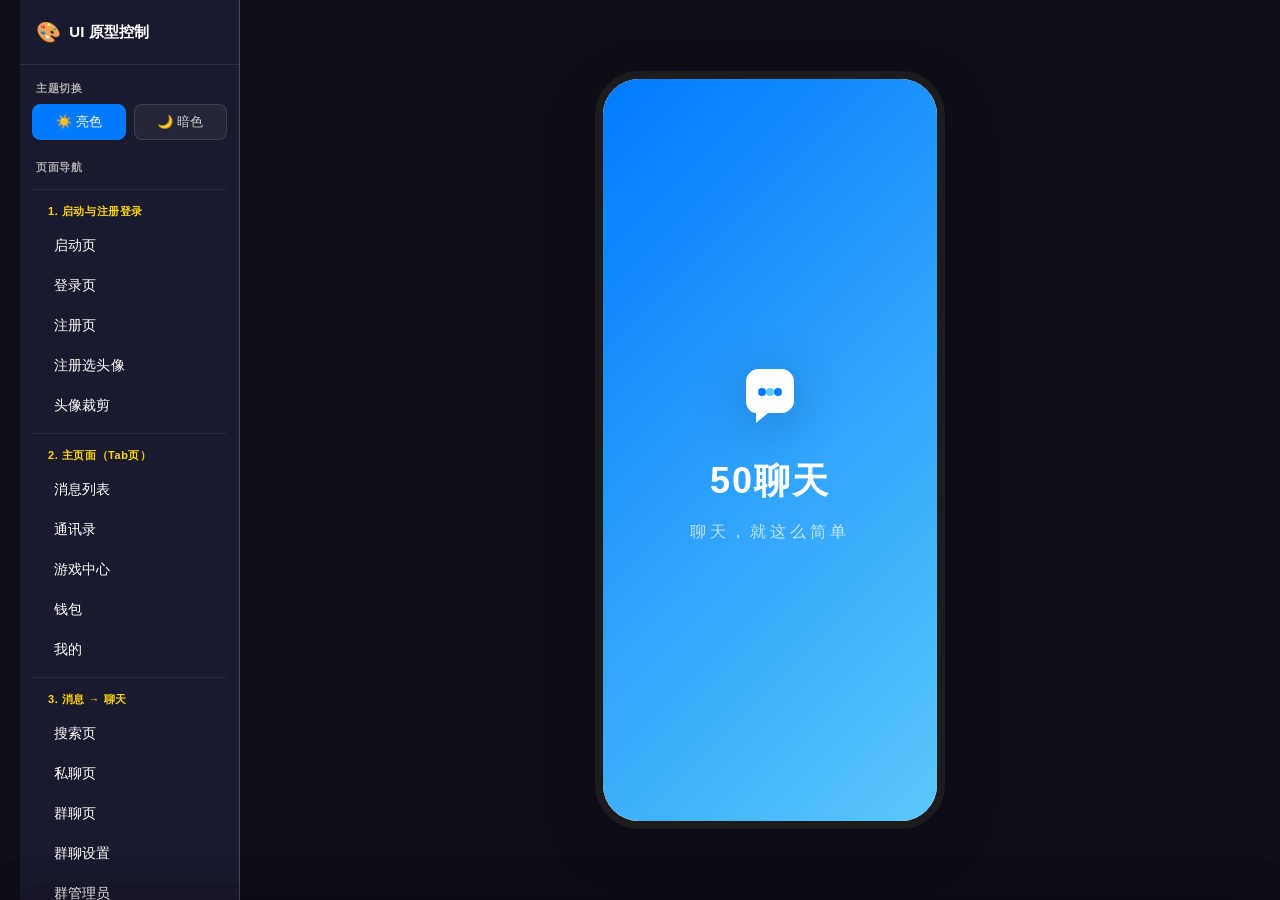
==== index.html @ 0028af26 "添加群发和转发功能（所有好友/所有群组） Made-with: Cursor" ====
<!DOCTYPE html>
<html lang="zh-CN">
<head>
  <meta charset="UTF-8">
  <meta name="viewport" content="width=device-width, initial-scale=1.0, maximum-scale=1.0, user-scalable=no">
  <meta name="apple-mobile-web-app-capable" content="yes">
  <meta name="apple-mobile-web-app-status-bar-style" content="black-translucent">
  <title>50聊天</title>
  <link rel="stylesheet" href="style.css">
  <script src="https://unpkg.com/lucide@latest/dist/umd/lucide.js"></script>
</head>
<body>
<div class="layout-wrapper">

<!-- 左侧控制面板 -->
<div class="control-panel" id="control-panel">
  <div class="panel-header">
    <span class="panel-icon">🎨</span>
    <span class="panel-title">UI 原型控制</span>
  </div>

  <div class="panel-section">
    <div class="section-label">主题切换</div>
    <div class="theme-buttons">
      <button class="theme-btn active" data-theme-mode="light">☀️ 亮色</button>
      <button class="theme-btn" data-theme-mode="dark">🌙 暗色</button>
    </div>
  </div>

  <div class="panel-section">
    <div class="section-label">页面导航</div>
    <div class="nav-links">
      <div class="sidebar-group-title">1. 启动与注册登录</div>
      <a class="nav-link" data-goto="page-splash"><i data-lucide="play-circle"></i> 启动页</a>
      <a class="nav-link" data-goto="page-login"><i data-lucide="log-in"></i> 登录页</a>
      <a class="nav-link" data-goto="page-register"><i data-lucide="user-plus"></i> 注册页</a>
      <a class="nav-link" data-goto="page-reg-avatar"><i data-lucide="image"></i> 注册选头像</a>
      <a class="nav-link" data-goto="page-reg-crop"><i data-lucide="crop"></i> 头像裁剪</a>

      <div class="sidebar-group-title">2. 主页面（Tab页）</div>
      <a class="nav-link" data-goto="page-messages"><i data-lucide="message-circle"></i> 消息列表</a>
      <a class="nav-link" data-goto="page-contacts"><i data-lucide="users"></i> 通讯录</a>
      <a class="nav-link" data-goto="page-games"><i data-lucide="gamepad-2"></i> 游戏中心</a>
      <a class="nav-link" data-goto="page-wallet"><i data-lucide="wallet"></i> 钱包</a>
      <a class="nav-link" data-goto="page-profile"><i data-lucide="user"></i> 我的</a>

      <div class="sidebar-group-title">3. 消息 → 聊天</div>
      <a class="nav-link" data-goto="page-search"><i data-lucide="search"></i> 搜索页</a>
      <a class="nav-link" data-goto="page-chat"><i data-lucide="message-square"></i> 私聊页</a>
      <a class="nav-link" data-goto="page-group-chat"><i data-lucide="messages-square"></i> 群聊页</a>
      <a class="nav-link" data-goto="page-group-settings"><i data-lucide="settings"></i> 群聊设置</a>
      <a class="nav-link" data-goto="page-group-admin"><i data-lucide="shield-check"></i> 群管理员</a>
      <a class="nav-link" data-goto="page-group-remark-edit"><i data-lucide="tag"></i> 成员备注</a>

      <div class="sidebar-group-title">4. 聊天 → 功能</div>
      <a class="nav-link" data-goto="page-camera"><i data-lucide="camera"></i> 拍摄</a>
      <a class="nav-link" data-goto="page-send-redpacket"><i data-lucide="gift"></i> 发红包</a>
      <a class="nav-link" data-goto="page-open-redpacket"><i data-lucide="package-open"></i> 拆红包</a>
      <a class="nav-link" data-goto="page-transfer"><i data-lucide="send"></i> 转账</a>
      <a class="nav-link" data-goto="page-transfer-detail"><i data-lucide="receipt"></i> 转账详情</a>

      <div class="sidebar-group-title">5. 通讯录 → 子页面</div>
      <a class="nav-link" data-goto="page-new-friends"><i data-lucide="user-plus"></i> 新的朋友</a>
      <a class="nav-link" data-goto="page-group-list"><i data-lucide="users-round"></i> 群聊列表</a>
      <a class="nav-link" data-goto="page-create-group"><i data-lucide="user-round-plus"></i> 发起群聊</a>
      <a class="nav-link" data-goto="page-add-friend"><i data-lucide="user-search"></i> 添加好友</a>

      <div class="sidebar-group-title">6. 钱包 → 子页面</div>
      <a class="nav-link" data-goto="page-recharge"><i data-lucide="plus-circle"></i> 充值</a>
      <a class="nav-link" data-goto="page-withdraw"><i data-lucide="arrow-up-circle"></i> 提现</a>
      <a class="nav-link" data-goto="page-bind-alipay"><i data-lucide="smartphone"></i> 绑定支付宝</a>
      <a class="nav-link" data-goto="page-bind-bank"><i data-lucide="credit-card"></i> 绑定银行卡</a>
      <a class="nav-link" data-goto="page-bind-virtual"><i data-lucide="wallet"></i> 虚拟币地址</a>
      <a class="nav-link" data-goto="page-transactions"><i data-lucide="list"></i> 交易明细</a>
      <a class="nav-link" data-goto="page-payment"><i data-lucide="credit-card"></i> 收付款</a>
      <a class="nav-link" data-goto="page-scan"><i data-lucide="scan-line"></i> 扫一扫</a>

      <div class="sidebar-group-title">7. 我的 → 个人信息</div>
      <a class="nav-link" data-goto="page-my-info"><i data-lucide="id-card"></i> 个人信息</a>
      <a class="nav-link" data-goto="page-change-avatar"><i data-lucide="image"></i> 更换头像</a>
      <a class="nav-link" data-goto="page-edit-name"><i data-lucide="pen-line"></i> 修改昵称</a>
      <a class="nav-link" data-goto="page-edit-gender"><i data-lucide="heart"></i> 修改性别</a>
      <a class="nav-link" data-goto="page-edit-region"><i data-lucide="map-pin"></i> 选择地区</a>
      <a class="nav-link" data-goto="page-edit-signature"><i data-lucide="file-text"></i> 个性签名</a>

      <div class="sidebar-group-title">8. 我的 → 设置</div>
      <a class="nav-link" data-goto="page-vip"><i data-lucide="crown"></i> 会员中心</a>
      <a class="nav-link" data-goto="page-notification"><i data-lucide="bell"></i> 通知设置</a>
      <a class="nav-link" data-goto="page-privacy"><i data-lucide="shield"></i> 隐私设置</a>
      <a class="nav-link" data-goto="page-about"><i data-lucide="info"></i> 关于50聊天</a>
    </div>
  </div>
</div>

<!-- 手机模拟器 -->
<div class="app-container" id="app">

  <!-- ==================== 1. 启动页 ==================== -->
  <div class="page active" id="page-splash">
    <div class="splash-content">
      <div class="splash-icon">
        <svg viewBox="0 0 80 80" width="80" height="80">
          <path d="M16 24 C16 18,22 12,28 12 L52 12 C58 12,64 18,64 24 L64 44 C64 50,58 56,52 56 L38 56 L26 66 L26 56 C20 56,16 50,16 44 Z" fill="white"/>
          <circle cx="32" cy="35" r="4" fill="#007AFF"/>
          <circle cx="40" cy="35" r="4" fill="#5AC8FA"/>
          <circle cx="48" cy="35" r="4" fill="#007AFF"/>
        </svg>
      </div>
      <h1 class="splash-title">50聊天</h1>
      <p class="splash-slogan">聊天，就这么简单</p>
    </div>
  </div>

  <!-- ==================== 2. 登录页 ==================== -->
  <div class="page" id="page-login">
    <div class="login-content">
      <div class="login-logo">
        <div class="login-logo-icon">
          <svg viewBox="0 0 60 60" width="60" height="60">
            <defs>
              <linearGradient id="login-grad" x1="0%" y1="0%" x2="100%" y2="100%">
                <stop offset="0%" stop-color="#007AFF"/>
                <stop offset="100%" stop-color="#5AC8FA"/>
              </linearGradient>
            </defs>
            <rect rx="15" width="60" height="60" fill="url(#login-grad)"/>
            <path d="M16 21 C16 18,19 15,22 15 L38 15 C41 15,44 18,44 21 L44 31 C44 34,41 37,38 37 L29 37 L23 43 L23 37 C19 37,16 34,16 31 Z" fill="white"/>
            <circle cx="26" cy="26" r="2" fill="#007AFF"/>
            <circle cx="30" cy="26" r="2" fill="#007AFF"/>
            <circle cx="34" cy="26" r="2" fill="#007AFF"/>
          </svg>
        </div>
        <span class="login-logo-text">50聊天</span>
      </div>

      <div class="login-form">
        <div class="login-tab-bar">
          <div class="login-tab active" data-login-tab="code">验证码登录</div>
          <div class="login-tab" data-login-tab="password">密码登录</div>
        </div>

        <div class="login-tab-content active" id="login-tab-code">
          <div class="input-group">
            <i data-lucide="smartphone" class="input-icon"></i>
            <input type="tel" placeholder="请输入手机号" maxlength="11" id="phone-input">
          </div>
          <div class="input-group code-group">
            <i data-lucide="shield-check" class="input-icon"></i>
            <input type="text" placeholder="请输入验证码" maxlength="6" id="code-input">
            <button class="code-btn" id="btn-code">获取验证码</button>
          </div>
        </div>

        <div class="login-tab-content" id="login-tab-password">
          <div class="input-group">
            <i data-lucide="smartphone" class="input-icon"></i>
            <input type="tel" placeholder="请输入手机号" maxlength="11" id="phone-input-pw">
          </div>
          <div class="input-group">
            <i data-lucide="lock" class="input-icon"></i>
            <input type="password" placeholder="请输入密码" maxlength="20" id="password-input">
          </div>
        </div>

        <div class="login-btn-group">
          <button class="login-btn" id="btn-login">登录</button>
          <button class="login-btn login-btn-register" id="btn-go-register">注册</button>
        </div>
      </div>

      <div class="login-agreement">
        <label class="agreement-checkbox">
          <input type="checkbox" id="agreement-check">
          <span class="checkmark"></span>
        </label>
        <span>我已阅读并同意<a href="#">《服务协议》</a>和<a href="#">《隐私政策》</a></span>
      </div>
    </div>
  </div>

  <!-- ==================== 注册页 ==================== -->
  <div class="page" id="page-register">
    <nav class="top-nav">
      <div class="nav-left">
        <i data-lucide="chevron-left" class="nav-icon back-btn" data-back="page-login"></i>
      </div>
      <div class="nav-center"><span class="nav-title">注册账号</span></div>
      <div class="nav-right"></div>
    </nav>
    <div class="page-body">
      <div class="register-form">
        <div class="register-avatar-area" id="reg-avatar-area">
          <div class="register-avatar-placeholder" id="reg-avatar-placeholder">
            <i data-lucide="camera"></i>
            <span>设置头像</span>
          </div>
          <img class="register-avatar-preview" id="reg-avatar-img" style="display:none;" alt="已选头像">
        </div>
        <div class="form-group">
          <label>昵称</label>
          <input type="text" placeholder="请输入昵称" id="reg-nickname" maxlength="20">
        </div>
        <div class="form-group">
          <label>手机号</label>
          <input type="tel" placeholder="请输入手机号" id="reg-phone" maxlength="11">
        </div>
        <div class="form-group">
          <label>验证码</label>
          <div class="code-input-row">
            <input type="text" placeholder="请输入验证码" id="reg-code" maxlength="6">
            <button class="code-btn" id="reg-code-btn">获取验证码</button>
          </div>
        </div>
        <div class="form-group">
          <label>密码</label>
          <input type="password" placeholder="请设置密码（6-20位）" id="reg-password" maxlength="20">
        </div>
        <div class="form-group">
          <label>确认密码</label>
          <input type="password" placeholder="请再次输入密码" id="reg-password2" maxlength="20">
        </div>
        <button class="register-btn" id="btn-register">注册</button>
        <div class="register-footer">
          <span>已有账号？</span>
          <a class="register-login-link" id="go-login">去登录</a>
        </div>
      </div>
    </div>
  </div>

  <!-- ==================== 注册-选择头像页 ==================== -->
  <div class="page" id="page-reg-avatar">
    <nav class="top-nav">
      <div class="nav-left">
        <i data-lucide="chevron-left" class="nav-icon back-btn" data-back="page-register"></i>
      </div>
      <div class="nav-center"><span class="nav-title">选择头像</span></div>
      <div class="nav-right"></div>
    </nav>
    <div class="page-body">
      <div class="avatar-change-content">
        <div class="avatar-preview-area">
          <img class="avatar-preview-img" id="reg-avatar-preview" src="images/avatar-xiaoming.png" alt="预览头像">
          <div class="avatar-preview-label">预览头像</div>
        </div>
        <div class="avatar-select-title">从相册选择</div>
        <div class="album-pick-area" id="reg-album-pick">
          <div class="album-pick-btn">
            <i data-lucide="image-plus"></i>
            <span>从相册选取照片</span>
          </div>
          <input type="file" accept="image/*" id="reg-album-input" style="display:none;">
        </div>

        <div class="avatar-select-title">选择预设头像</div>
        <div class="avatar-select-grid" id="reg-avatar-grid">
          <div class="avatar-option" data-avatar="images/contact-lina.png">
            <img src="images/contact-lina.png" alt="头像1">
          </div>
          <div class="avatar-option" data-avatar="images/contact-zhangwei.png">
            <img src="images/contact-zhangwei.png" alt="头像2">
          </div>
          <div class="avatar-option" data-avatar="images/contact-wangming.png">
            <img src="images/contact-wangming.png" alt="头像3">
          </div>
          <div class="avatar-option" data-avatar="images/contact-zhaoxue.png">
            <img src="images/contact-zhaoxue.png" alt="头像4">
          </div>
          <div class="avatar-option" data-avatar="images/avatar-xiaoming.png">
            <img src="images/avatar-xiaoming.png" alt="头像5">
          </div>
          <div class="avatar-option" data-avatar="images/avatar-zhangwei.png">
            <img src="images/avatar-zhangwei.png" alt="头像6">
          </div>
          <div class="avatar-option" data-avatar="images/chat-me1.png">
            <img src="images/chat-me1.png" alt="头像7">
          </div>
          <div class="avatar-option" data-avatar="images/avatar-zhaoxue.png">
            <img src="images/avatar-zhaoxue.png" alt="头像8">
          </div>
        </div>
        <button class="avatar-confirm-btn" id="reg-avatar-confirm">确认选择</button>
      </div>
    </div>
  </div>

  <!-- ==================== 注册-相册裁剪预览页 ==================== -->
  <div class="page" id="page-reg-crop">
    <nav class="top-nav">
      <div class="nav-left">
        <i data-lucide="chevron-left" class="nav-icon back-btn" data-back="page-reg-avatar"></i>
      </div>
      <div class="nav-center"><span class="nav-title">裁剪头像</span></div>
      <div class="nav-right"></div>
    </nav>
    <div class="page-body">
      <div class="crop-content">
        <div class="crop-preview-area">
          <div class="crop-circle-mask">
            <img id="crop-preview-img" src="" alt="裁剪预览">
          </div>
          <div class="crop-hint">拖动和缩放调整头像</div>
        </div>
        <div class="crop-result-preview">
          <div class="crop-result-label">效果预览</div>
          <div class="crop-result-sizes">
            <div class="crop-size-item">
              <img id="crop-result-lg" src="" alt="大">
              <span>大</span>
            </div>
            <div class="crop-size-item">
              <img id="crop-result-md" src="" alt="中">
              <span>中</span>
            </div>
            <div class="crop-size-item">
              <img id="crop-result-sm" src="" alt="小">
              <span>小</span>
            </div>
          </div>
        </div>
        <button class="avatar-confirm-btn" id="crop-confirm-btn">使用此头像</button>
      </div>
    </div>
  </div>

  <!-- ==================== 3. 消息列表页 ==================== -->
  <div class="page" id="page-messages">
    <nav class="top-nav">
      <div class="nav-left">
        <svg viewBox="0 0 24 24" width="22" height="22" class="nav-icon-svg">
          <defs><linearGradient id="nav-grad" x1="0%" y1="0%" x2="100%" y2="100%"><stop offset="0%" stop-color="#007AFF"/><stop offset="100%" stop-color="#5AC8FA"/></linearGradient></defs>
          <path d="M4 6 C4 4,6 2,8 2 L16 2 C18 2,20 4,20 6 L20 13 C20 15,18 17,16 17 L11 17 L7 21 L7 17 C5 17,4 15,4 13 Z" fill="url(#nav-grad)"/>
          <circle cx="9" cy="10" r="1.2" fill="white"/><circle cx="12" cy="10" r="1.2" fill="white"/><circle cx="15" cy="10" r="1.2" fill="white"/>
        </svg>
        <span class="nav-title">50聊天</span>
      </div>
      <div class="nav-right">
        <i data-lucide="search" class="nav-icon" id="msg-search-btn"></i>
        <i data-lucide="plus" class="nav-icon" id="msg-plus-btn"></i>
      </div>
    </nav>

    <div class="page-body">
      <div class="chat-list">
        <!-- 张伟 -->
        <div class="chat-card" data-chat="page-chat">
          <img class="chat-avatar" src="images/avatar-zhangwei.png" alt="张伟">
          <div class="chat-info">
            <div class="chat-top"><span class="chat-name">张伟</span><span class="chat-time">10:42</span></div>
            <div class="chat-preview">好的，方案已经收到了，下午开会过一下。</div>
          </div>
          <span class="badge">2</span>
        </div>
        <!-- 设计组 -->
        <div class="chat-card" data-chat="page-group-chat">
          <img class="chat-avatar" src="images/avatar-shejigroup.png" alt="设计组">
          <div class="chat-info">
            <div class="chat-top"><span class="chat-name">设计组(5)</span><span class="chat-time">昨天</span></div>
            <div class="chat-preview"><span class="preview-tag preview-tag-image">[图片]</span></div>
          </div>
        </div>
        <!-- 李娜 -->
        <div class="chat-card" data-chat="page-chat">
          <img class="chat-avatar" src="images/avatar-lina.png" alt="李娜">
          <div class="chat-info">
            <div class="chat-top"><span class="chat-name">李娜</span><span class="chat-time">星期三</span></div>
            <div class="chat-preview"><span class="preview-tag preview-tag-voice">[语音]</span> 0:08</div>
          </div>
          <span class="badge">1</span>
        </div>
        <!-- 王明 -->
        <div class="chat-card" data-chat="page-chat">
          <img class="chat-avatar" src="images/avatar-wangming.png" alt="王明">
          <div class="chat-info">
            <div class="chat-top"><span class="chat-name">王明</span><span class="chat-time">星期一</span></div>
            <div class="chat-preview"><span class="preview-tag preview-tag-transfer">[转账]</span> 转账给你200.00元</div>
          </div>
        </div>
        <!-- 赵雪 -->
        <div class="chat-card" data-chat="page-chat">
          <img class="chat-avatar" src="images/avatar-zhaoxue.png" alt="赵雪">
          <div class="chat-info">
            <div class="chat-top"><span class="chat-name">赵雪</span><span class="chat-time">上周五</span></div>
            <div class="chat-preview"><span class="preview-tag preview-tag-video">[视频]</span> 0:15</div>
          </div>
        </div>
      </div>
    </div>

    <!-- 长按菜单已移到 #app 外部 -->

    <!-- +号弹出菜单 -->
    <div class="plus-overlay" id="plus-overlay"></div>
    <div class="plus-menu" id="plus-menu">
      <div class="plus-menu-item" data-action="group">
        <i data-lucide="users"></i>
        <span>发起群聊</span>
      </div>
      <div class="plus-menu-item" data-action="add-friend">
        <i data-lucide="user-plus"></i>
        <span>添加朋友</span>
      </div>
      <div class="plus-menu-item" data-action="scan">
        <i data-lucide="scan-line"></i>
        <span>扫一扫</span>
      </div>
      <div class="plus-menu-item" data-action="pay">
        <i data-lucide="credit-card"></i>
        <span>收付款</span>
      </div>
      <div class="plus-menu-item" data-action="mass-send">
        <i data-lucide="send"></i>
        <span>群发</span>
      </div>
    </div>

    <div class="tab-bar">
      <div class="tab-item active" data-tab="page-messages">
        <i data-lucide="message-circle"></i>
        <span>消息</span>
      </div>
      <div class="tab-item" data-tab="page-contacts">
        <i data-lucide="users"></i>
        <span>通讯录</span>
      </div>
      <div class="tab-item" data-tab="page-games">
        <i data-lucide="gamepad-2"></i>
        <span>游戏</span>
      </div>
      <div class="tab-item" data-tab="page-wallet">
        <i data-lucide="wallet"></i>
        <span>钱包</span>
      </div>
      <div class="tab-item" data-tab="page-profile">
        <i data-lucide="user"></i>
        <span>我的</span>
      </div>
    </div>
  </div>

  <!-- ==================== 搜索页 ==================== -->
  <div class="page" id="page-search">
    <nav class="top-nav">
      <div class="nav-left" style="flex:1">
        <div class="search-bar-full">
          <i data-lucide="search" class="search-icon"></i>
          <input type="text" placeholder="搜索联系人、聊天记录" class="search-input-full" id="search-input" autocomplete="off">
        </div>
      </div>
      <div class="nav-right">
        <span class="search-cancel" id="search-cancel">取消</span>
      </div>
    </nav>
    <div class="page-body">
      <div class="search-results" id="search-results">
        <div class="search-empty" id="search-empty">
          <i data-lucide="search" style="width:40px;height:40px;color:var(--text-tertiary)"></i>
          <p>搜索联系人或聊天记录</p>
        </div>
      </div>
    </div>
  </div>

  <!-- ==================== 发起群聊页 ==================== -->
  <div class="page" id="page-create-group">
    <nav class="top-nav">
      <div class="nav-left">
        <i data-lucide="chevron-left" class="nav-icon back-btn" data-back="page-messages"></i>
        <span class="nav-title">发起群聊</span>
      </div>
      <div class="nav-right">
        <button class="create-group-btn" id="create-group-confirm" disabled>完成(0)</button>
      </div>
    </nav>
    <div class="page-body">
      <div class="search-bar">
        <i data-lucide="search" class="search-icon"></i>
        <input type="text" placeholder="搜索联系人" class="search-input">
      </div>
      <div class="selected-contacts-bar" id="selected-bar" style="display:none">
        <div class="selected-avatars" id="selected-avatars"></div>
      </div>
      <div class="group-contact-list">
        <div class="group-contact-item" data-name="张伟">
          <div class="group-checkbox"><i data-lucide="check" class="check-icon"></i></div>
          <img class="avatar" src="images/contact-zhangwei.png" alt="张伟">
          <span class="contact-name">张伟</span>
        </div>
        <div class="group-contact-item" data-name="李娜">
          <div class="group-checkbox"><i data-lucide="check" class="check-icon"></i></div>
          <img class="avatar" src="images/contact-lina.png" alt="李娜">
          <span class="contact-name">李娜</span>
        </div>
        <div class="group-contact-item" data-name="王明">
          <div class="group-checkbox"><i data-lucide="check" class="check-icon"></i></div>
          <img class="avatar" src="images/contact-wangming.png" alt="王明">
          <span class="contact-name">王明</span>
        </div>
        <div class="group-contact-item" data-name="赵雪">
          <div class="group-checkbox"><i data-lucide="check" class="check-icon"></i></div>
          <img class="avatar" src="images/contact-zhaoxue.png" alt="赵雪">
          <span class="contact-name">赵雪</span>
        </div>
      </div>
    </div>
  </div>

  <!-- ==================== 添加朋友页 ==================== -->
  <div class="page" id="page-add-friend">
    <nav class="top-nav">
      <div class="nav-left">
        <i data-lucide="chevron-left" class="nav-icon back-btn" data-back="page-messages"></i>
        <span class="nav-title">添加朋友</span>
      </div>
      <div class="nav-right"></div>
    </nav>
    <div class="page-body">
      <div class="search-bar" style="margin:12px 16px">
        <i data-lucide="search" class="search-icon"></i>
        <input type="text" placeholder="输入手机号/昵称搜索" class="search-input" id="add-friend-input">
      </div>
      <div class="add-friend-entries">
        <div class="add-entry-item">
          <div class="add-entry-icon" style="background:#007AFF"><i data-lucide="scan-line"></i></div>
          <span>扫一扫</span>
          <i data-lucide="chevron-right" class="menu-arrow"></i>
        </div>
        <div class="add-entry-item">
          <div class="add-entry-icon" style="background:#FF9500"><i data-lucide="smartphone"></i></div>
          <span>手机联系人</span>
          <i data-lucide="chevron-right" class="menu-arrow"></i>
        </div>
      </div>
      <div class="add-friend-tip">
        <p>我的50聊天号：50888666</p>
      </div>
    </div>
  </div>

  <!-- ==================== 扫一扫页 ==================== -->
  <div class="page" id="page-scan">
    <div class="scan-page">
      <nav class="top-nav scan-nav">
        <div class="nav-left">
          <i data-lucide="chevron-left" class="nav-icon back-btn" data-back="page-messages" style="color:#fff"></i>
          <span class="nav-title" style="color:#fff">扫一扫</span>
        </div>
        <div class="nav-right"></div>
      </nav>
      <div class="scan-body">
        <div class="scan-frame">
          <div class="scan-corner tl"></div>
          <div class="scan-corner tr"></div>
          <div class="scan-corner bl"></div>
          <div class="scan-corner br"></div>
          <div class="scan-line"></div>
        </div>
        <p class="scan-tip">将二维码放入框内，即可自动扫描</p>
      </div>
      <div class="scan-bottom-bar">
        <div class="scan-action">
          <i data-lucide="image" style="width:24px;height:24px;color:#fff"></i>
          <span>相册</span>
        </div>
        <div class="scan-action">
          <i data-lucide="flashlight" style="width:24px;height:24px;color:#fff"></i>
          <span>手电筒</span>
        </div>
      </div>
    </div>
  </div>

  <!-- ==================== 收付款页 ==================== -->
  <div class="page" id="page-payment">
    <nav class="top-nav">
      <div class="nav-left">
        <i data-lucide="chevron-left" class="nav-icon back-btn" data-back="page-messages"></i>
        <span class="nav-title">收付款</span>
      </div>
      <div class="nav-right"></div>
    </nav>
    <div class="page-body" style="background:var(--bg-primary)">
      <div class="payment-tabs">
        <div class="payment-tab active" data-pay-tab="pay">付款</div>
        <div class="payment-tab" data-pay-tab="receive">收款</div>
      </div>

      <!-- 付款面板 -->
      <div class="payment-panel active" id="panel-pay">
        <div class="payment-card">
          <div class="payment-title">向商家付款</div>
          <div class="barcode-area">
            <div class="barcode-placeholder">
              <div class="barcode-lines"></div>
            </div>
            <div class="barcode-number">5088 8666 1234 5678</div>
          </div>
          <div class="qrcode-area">
            <div class="qrcode-placeholder">
              <svg viewBox="0 0 100 100" width="120" height="120">
                <rect width="100" height="100" fill="#fff"/>
                <rect x="5" y="5" width="25" height="25" rx="2" fill="#333"/>
                <rect x="70" y="5" width="25" height="25" rx="2" fill="#333"/>
                <rect x="5" y="70" width="25" height="25" rx="2" fill="#333"/>
                <rect x="10" y="10" width="15" height="15" rx="1" fill="#fff"/>
                <rect x="75" y="10" width="15" height="15" rx="1" fill="#fff"/>
                <rect x="10" y="75" width="15" height="15" rx="1" fill="#fff"/>
                <rect x="13" y="13" width="9" height="9" fill="#333"/>
                <rect x="78" y="13" width="9" height="9" fill="#333"/>
                <rect x="13" y="78" width="9" height="9" fill="#333"/>
                <rect x="35" y="5" width="5" height="5" fill="#333"/>
                <rect x="45" y="5" width="5" height="5" fill="#333"/>
                <rect x="35" y="15" width="5" height="5" fill="#333"/>
                <rect x="50" y="15" width="5" height="5" fill="#333"/>
                <rect x="40" y="25" width="5" height="5" fill="#333"/>
                <rect x="55" y="25" width="5" height="5" fill="#333"/>
                <rect x="35" y="35" width="30" height="30" rx="4" fill="none" stroke="#333" stroke-width="2"/>
                <rect x="43" y="43" width="14" height="14" rx="2" fill="#007AFF"/>
                <rect x="5" y="40" width="5" height="5" fill="#333"/>
                <rect x="15" y="50" width="5" height="5" fill="#333"/>
                <rect x="70" y="40" width="5" height="5" fill="#333"/>
                <rect x="80" y="50" width="5" height="5" fill="#333"/>
                <rect x="35" y="70" width="5" height="5" fill="#333"/>
                <rect x="50" y="75" width="5" height="5" fill="#333"/>
                <rect x="70" y="70" width="5" height="5" fill="#333"/>
                <rect x="85" y="80" width="5" height="5" fill="#333"/>
                <rect x="75" y="90" width="5" height="5" fill="#333"/>
              </svg>
            </div>
          </div>
          <p class="payment-tip">将条形码/二维码对准扫描框</p>
        </div>
      </div>

      <!-- 收款面板 -->
      <div class="payment-panel" id="panel-receive">
        <div class="payment-card">
          <div class="payment-title">向他人收款</div>
          <div class="receive-qr-area">
            <div class="receive-qr-wrapper">
              <svg viewBox="0 0 100 100" width="160" height="160">
                <rect width="100" height="100" fill="#fff"/>
                <rect x="5" y="5" width="25" height="25" rx="2" fill="#34C759"/>
                <rect x="70" y="5" width="25" height="25" rx="2" fill="#34C759"/>
                <rect x="5" y="70" width="25" height="25" rx="2" fill="#34C759"/>
                <rect x="10" y="10" width="15" height="15" rx="1" fill="#fff"/>
                <rect x="75" y="10" width="15" height="15" rx="1" fill="#fff"/>
                <rect x="10" y="75" width="15" height="15" rx="1" fill="#fff"/>
                <rect x="13" y="13" width="9" height="9" fill="#34C759"/>
                <rect x="78" y="13" width="9" height="9" fill="#34C759"/>
                <rect x="13" y="78" width="9" height="9" fill="#34C759"/>
                <rect x="35" y="35" width="30" height="30" rx="4" fill="none" stroke="#34C759" stroke-width="2"/>
                <rect x="43" y="43" width="14" height="14" rx="2" fill="#34C759"/>
                <rect x="35" y="5" width="5" height="5" fill="#34C759"/>
                <rect x="50" y="15" width="5" height="5" fill="#34C759"/>
                <rect x="40" y="25" width="5" height="5" fill="#34C759"/>
                <rect x="5" y="40" width="5" height="5" fill="#34C759"/>
                <rect x="70" y="40" width="5" height="5" fill="#34C759"/>
                <rect x="35" y="70" width="5" height="5" fill="#34C759"/>
                <rect x="70" y="75" width="5" height="5" fill="#34C759"/>
                <rect x="80" y="85" width="5" height="5" fill="#34C759"/>
              </svg>
            </div>
          </div>
          <div class="receive-amount-btn">
            <i data-lucide="edit-3" style="width:16px;height:16px"></i>
            <span>设置金额</span>
          </div>
          <p class="payment-tip">扫二维码向我付钱</p>
        </div>
      </div>
    </div>
  </div>

  <!-- ==================== 4. 聊天对话页 ==================== -->
  <div class="page" id="page-chat">
    <nav class="top-nav chat-nav">
      <div class="nav-left">
        <i data-lucide="chevron-left" class="nav-icon back-btn" data-back="page-messages"></i>
        <span class="nav-title">张伟</span>
        <span class="online-dot"></span>
      </div>
      <div class="nav-right">
        <i data-lucide="more-horizontal" class="nav-icon"></i>
      </div>
    </nav>

    <div class="page-body chat-body">
      <div class="messages-area">
        <div class="time-label"><span>今天 10:30</span></div>

        <!-- 对方消息 -->
        <div class="message-row other">
          <img class="msg-avatar" src="images/chat-zhangwei.png" alt="张伟">
          <div class="bubble">方案已经收到了</div>
        </div>
        <div class="msg-status-row other-status">
          <span class="msg-status read">✓✓ 已读</span>
        </div>

        <!-- 自己消息1 -->
        <div class="message-row self">
          <div class="bubble self-bubble">下午三点可以吗？</div>
          <img class="msg-avatar" src="images/chat-me1.png" alt="我">
        </div>
        <div class="msg-status-row">
          <span class="msg-status read">✓✓ 已读</span>
        </div>

        <!-- 对方红包消息 -->
        <div class="message-row other">
          <img class="msg-avatar" src="images/chat-redpacket-sender.png" alt="张伟">
          <div class="red-packet-card">
            <div class="rp-icon">🧧</div>
            <div class="rp-info">
              <div class="rp-text">恭喜发财，大吉大利</div>
              <div class="rp-label">红包</div>
            </div>
          </div>
        </div>
        <div class="msg-status-row other-status">
          <span class="msg-status read">✓✓ 已读</span>
        </div>

        <!-- 自己发的图片消息 -->
        <div class="message-row self">
          <div class="msg-image-wrap">
            <img class="msg-image" src="https://images.unsplash.com/photo-1506905925346-21bda4d32df4?w=400&h=300&fit=crop" alt="图片">
          </div>
          <img class="msg-avatar" src="images/chat-me1.png" alt="我">
        </div>
        <div class="msg-status-row">
          <span class="msg-status read">✓✓ 已读</span>
        </div>

        <!-- 对方发的语音消息 -->
        <div class="message-row other">
          <img class="msg-avatar" src="images/chat-zhangwei.png" alt="张伟">
          <div class="msg-voice-bubble">
            <i data-lucide="volume-2" class="voice-icon"></i>
            <div class="voice-wave">
              <span></span><span></span><span></span><span></span><span></span>
            </div>
            <span class="voice-duration">0:08</span>
          </div>
        </div>
        <div class="msg-status-row other-status">
          <span class="msg-status read">✓✓ 已读</span>
        </div>

        <!-- 自己发的转账消息 -->
        <div class="message-row self">
          <div class="msg-transfer-card">
            <div class="transfer-icon">💰</div>
            <div class="transfer-info">
              <div class="transfer-amount">¥200.00</div>
              <div class="transfer-label">转账</div>
            </div>
          </div>
          <img class="msg-avatar" src="images/chat-me1.png" alt="我">
        </div>
        <div class="msg-status-row">
          <span class="msg-status read">✓✓ 已读</span>
        </div>

        <!-- 对方发的视频消息 -->
        <div class="message-row other">
          <img class="msg-avatar" src="images/chat-zhangwei.png" alt="张伟">
          <div class="msg-video-wrap">
            <div class="msg-video-thumb" style="background: url('https://images.unsplash.com/photo-1516035069371-29a1b244cc32?w=400&h=300&fit=crop') center/cover no-repeat;">
              <div class="video-play-btn"><i data-lucide="play" class="play-icon"></i></div>
              <span class="video-duration">0:15</span>
            </div>
            <video class="msg-video-player" preload="metadata" playsinline webkit-playsinline controls style="display:none;">
              <source src="https://commondatastorage.googleapis.com/gtv-videos-bucket/sample/ForBiggerBlazes.mp4" type="video/mp4">
            </video>
          </div>
        </div>
        <div class="msg-status-row other-status">
          <span class="msg-status read">✓✓ 已读</span>
        </div>

        <!-- 自己消息2 -->
        <div class="message-row self">
          <div class="bubble self-bubble">好的，我准备资料</div>
          <img class="msg-avatar" src="images/chat-me2.png" alt="我">
        </div>
        <div class="msg-status-row">
          <span class="msg-status read">✓✓ 已读</span>
        </div>

        <!-- 自己消息3 -->
        <div class="message-row self">
          <div class="bubble self-bubble">明天见！</div>
          <img class="msg-avatar" src="images/chat-me3.png" alt="我">
        </div>
        <div class="msg-status-row">
          <span class="msg-status unread">✓ 未读</span>
        </div>
      </div>
    </div>

    <div class="chat-input-bar">
      <i data-lucide="mic" class="input-bar-icon"></i>
      <input type="text" placeholder="输入消息..." class="chat-input">
      <span class="input-bar-icon" id="chat-smile-btn"><i data-lucide="smile"></i></span>
      <span class="input-bar-icon" id="chat-plus-btn"><i data-lucide="plus"></i></span>
    </div>

    <div class="chat-more-panel" id="chat-more-panel">
      <div class="more-grid">
        <div class="more-grid-item" data-more="album">
          <div class="more-icon" style="background:#007AFF"><i data-lucide="image"></i></div>
          <span>相册</span>
        </div>
        <div class="more-grid-item" data-more="camera">
          <div class="more-icon" style="background:#34C759"><i data-lucide="camera"></i></div>
          <span>拍摄</span>
        </div>
        <div class="more-grid-item" data-more="redpacket">
          <div class="more-icon" style="background:#FF6B6B"><i data-lucide="gift"></i></div>
          <span>红包</span>
        </div>
        <div class="more-grid-item" data-more="transfer">
          <div class="more-icon" style="background:#FF9500"><i data-lucide="banknote"></i></div>
          <span>转账</span>
        </div>
      </div>
    </div>

    <div class="emoji-panel" id="chat-emoji-panel">
      <div class="emoji-tab-bar">
        <div class="emoji-tab active" data-emoji-tab="sticker">⭐ 收藏</div>
        <div class="emoji-tab" data-emoji-tab="emoji">😀 表情</div>
      </div>
      <div class="emoji-tab-content" data-tab-type="emoji">
        <div class="emoji-grid">
          <span class="emoji-item">😀</span><span class="emoji-item">😂</span><span class="emoji-item">🤣</span>
          <span class="emoji-item">😊</span><span class="emoji-item">😍</span><span class="emoji-item">🥰</span>
          <span class="emoji-item">😘</span><span class="emoji-item">😜</span><span class="emoji-item">🤪</span>
          <span class="emoji-item">😎</span><span class="emoji-item">🥳</span><span class="emoji-item">🤩</span>
          <span class="emoji-item">😤</span><span class="emoji-item">😡</span><span class="emoji-item">🥺</span>
          <span class="emoji-item">😭</span><span class="emoji-item">😱</span><span class="emoji-item">🤔</span>
          <span class="emoji-item">🙄</span><span class="emoji-item">😴</span><span class="emoji-item">💪</span>
          <span class="emoji-item">👍</span><span class="emoji-item">👎</span><span class="emoji-item">❤️</span>
          <span class="emoji-item">🔥</span><span class="emoji-item">💯</span><span class="emoji-item">🎉</span>
          <span class="emoji-item">👏</span><span class="emoji-item">🙏</span><span class="emoji-item">✨</span>
          <span class="emoji-item">💰</span><span class="emoji-item">🧧</span><span class="emoji-item">🎮</span>
          <span class="emoji-item">🎲</span><span class="emoji-item">🎯</span><span class="emoji-item">💬</span>
          <span class="emoji-item">👋</span><span class="emoji-item">🌹</span><span class="emoji-item">🍕</span>
          <span class="emoji-item">🍔</span><span class="emoji-item">🎂</span><span class="emoji-item">🍺</span>
          <span class="emoji-item">☕</span><span class="emoji-item">🌙</span><span class="emoji-item">⭐</span>
          <span class="emoji-item">🌈</span><span class="emoji-item">🐶</span><span class="emoji-item">🐱</span>
          <span class="emoji-item">🐼</span><span class="emoji-item">🦊</span><span class="emoji-item">🐰</span>
        </div>
      </div>
      <div class="emoji-tab-content active" data-tab-type="sticker">
        <div class="sticker-grid">
          <div class="sticker-item" data-gif="https://media.giphy.com/media/l0MYt5jPR6QX5pnqM/200w.gif"><img class="sticker-gif" src="https://media.giphy.com/media/l0MYt5jPR6QX5pnqM/200w.gif" alt="点赞"><span>点赞</span></div>
          <div class="sticker-item" data-gif="https://media.giphy.com/media/3oEjHI8WJv4x6UPDB6/200w.gif"><img class="sticker-gif" src="https://media.giphy.com/media/3oEjHI8WJv4x6UPDB6/200w.gif" alt="大笑"><span>大笑</span></div>
          <div class="sticker-item" data-gif="https://media.giphy.com/media/d2lcHJTG5Tscg/200w.gif"><img class="sticker-gif" src="https://media.giphy.com/media/d2lcHJTG5Tscg/200w.gif" alt="鼓掌"><span>鼓掌</span></div>
          <div class="sticker-item" data-gif="https://media.giphy.com/media/BPJmosVTLhobe/200w.gif"><img class="sticker-gif" src="https://media.giphy.com/media/BPJmosVTLhobe/200w.gif" alt="哭泣"><span>哭泣</span></div>
          <div class="sticker-item" data-gif="https://media.giphy.com/media/l1J9u3TZfpmeDLkD6/200w.gif"><img class="sticker-gif" src="https://media.giphy.com/media/l1J9u3TZfpmeDLkD6/200w.gif" alt="比心"><span>比心</span></div>
          <div class="sticker-item" data-gif="https://media.giphy.com/media/3ohzdIuqJoo8QdKlnW/200w.gif"><img class="sticker-gif" src="https://media.giphy.com/media/3ohzdIuqJoo8QdKlnW/200w.gif" alt="震惊"><span>震惊</span></div>
          <div class="sticker-item" data-gif="https://media.giphy.com/media/l0HlvtIPdijJT1n2w/200w.gif"><img class="sticker-gif" src="https://media.giphy.com/media/l0HlvtIPdijJT1n2w/200w.gif" alt="OK"><span>OK</span></div>
          <div class="sticker-item" data-gif="https://media.giphy.com/media/xUPGGDNsLvqsBOhuU0/200w.gif"><img class="sticker-gif" src="https://media.giphy.com/media/xUPGGDNsLvqsBOhuU0/200w.gif" alt="再见"><span>再见</span></div>
          <div class="sticker-item" data-gif="https://media.giphy.com/media/3o7abKhOpu0NwenH3O/200w.gif"><img class="sticker-gif" src="https://media.giphy.com/media/3o7abKhOpu0NwenH3O/200w.gif" alt="思考"><span>思考</span></div>
          <div class="sticker-item" data-gif="https://media.giphy.com/media/xT77XWum9yH7zNkFW0/200w.gif"><img class="sticker-gif" src="https://media.giphy.com/media/xT77XWum9yH7zNkFW0/200w.gif" alt="开心"><span>开心</span></div>
          <div class="sticker-item" data-gif="https://media.giphy.com/media/3o6Zt6KHxJTbXCnSvu/200w.gif"><img class="sticker-gif" src="https://media.giphy.com/media/3o6Zt6KHxJTbXCnSvu/200w.gif" alt="加油"><span>加油</span></div>
          <div class="sticker-item" data-gif="https://media.giphy.com/media/l3q2K5jinAlChoCLS/200w.gif"><img class="sticker-gif" src="https://media.giphy.com/media/l3q2K5jinAlChoCLS/200w.gif" alt="无语"><span>无语</span></div>
        </div>
      </div>
      <div class="emoji-bottom-bar">
        <span class="emoji-delete-btn">⌫</span>
        <button class="emoji-add-sticker-btn">+</button>
        <button class="emoji-send-btn">发送</button>
      </div>
    </div>
  </div>

  <!-- ==================== 5. 群聊对话页 ==================== -->
  <div class="page" id="page-group-chat">
    <nav class="top-nav chat-nav">
      <div class="nav-left">
        <i data-lucide="chevron-left" class="nav-icon back-btn" data-back="page-messages"></i>
        <div class="nav-title-group">
          <span class="nav-title">设计组(5)</span>
          <span class="nav-subtitle">3人在线</span>
        </div>
      </div>
      <div class="nav-right">
        <span id="group-admin-view-toggle" class="nav-admin-badge" title="管理员视角">管</span>
        <span id="group-settings-btn" class="nav-icon"><i data-lucide="more-horizontal"></i></span>
      </div>
    </nav>

    <div class="notice-bar" id="notice-bar">
      <span class="notice-icon">📢</span>
      <span class="notice-text"><span>本周五下午设计评审，请提前准备素材</span></span>
      <i data-lucide="x" class="notice-close" id="close-notice"></i>
    </div>

    <div class="page-body chat-body">
      <div class="messages-area" id="group-messages-area">
        <div class="time-label"><span>今天 14:20</span></div>

        <div class="msg-system-admin" data-admin-only="1">
          <span class="msg-system-text">赵雪 加入了群聊</span>
        </div>

        <!-- 李娜 -->
        <div class="message-row other">
          <img class="msg-avatar" src="images/group-lina.png" alt="李娜">
          <div class="msg-content-group">
            <span class="sender-name" data-sender="李娜">李娜</span>
            <div class="bubble">素材我已经传到群文件了</div>
          </div>
        </div>
        <div class="msg-status-row other-status">
          <span class="msg-status read">✓✓ 已读</span>
        </div>

        <!-- 王明 -->
        <div class="message-row other">
          <img class="msg-avatar" src="images/group-wangming.png" alt="王明">
          <div class="msg-content-group">
            <span class="sender-name" data-sender="王明">王明</span>
            <div class="bubble"><span class="at-highlight">@李娜</span> 收到，我看一下</div>
          </div>
        </div>
        <div class="msg-status-row other-status">
          <span class="msg-status read">✓✓ 已读</span>
        </div>

        <!-- 赵雪发的语音消息 -->
        <div class="message-row other">
          <img class="msg-avatar" src="images/group-zhaoxue.png" alt="赵雪">
          <div class="msg-content-group">
            <span class="sender-name" data-sender="赵雪">赵雪</span>
            <div class="msg-voice-bubble">
              <i data-lucide="volume-2" class="voice-icon"></i>
              <div class="voice-wave">
                <span></span><span></span><span></span><span></span><span></span>
              </div>
              <span class="voice-duration">0:05</span>
            </div>
          </div>
        </div>
        <div class="msg-status-row other-status">
          <span class="msg-status read">✓✓ 已读</span>
        </div>

        <!-- 自己 -->
        <div class="message-row self">
          <div class="bubble self-bubble">我也开始准备</div>
          <img class="msg-avatar" src="images/group-me.png" alt="我">
        </div>
        <div class="msg-status-row">
          <span class="msg-status read">✓✓ 已读</span>
        </div>

        <!-- 自己发的图片消息 -->
        <div class="message-row self">
          <div class="msg-image-wrap">
            <img class="msg-image" src="https://images.unsplash.com/photo-1558618666-fcd25c85f82e?w=400&h=300&fit=crop" alt="设计稿">
          </div>
          <img class="msg-avatar" src="images/group-me.png" alt="我">
        </div>
        <div class="msg-status-row">
          <span class="msg-status read">✓✓ 已读</span>
        </div>

        <!-- 张伟 群红包 -->
        <div class="message-row other">
          <img class="msg-avatar" src="images/group-zhangwei.png" alt="张伟">
          <div class="msg-content-group">
            <span class="sender-name" data-sender="张伟">张伟</span>
            <div class="red-packet-card">
              <div class="rp-icon">🧧</div>
              <div class="rp-info">
                <div class="rp-text">开工大吉</div>
                <div class="rp-label">拼手气红包</div>
              </div>
            </div>
          </div>
        </div>
        <div class="msg-status-row other-status">
          <span class="msg-status read">✓✓ 已读</span>
        </div>

        <!-- 李娜发的视频消息 -->
        <div class="message-row other">
          <img class="msg-avatar" src="images/group-lina.png" alt="李娜">
          <div class="msg-content-group">
            <span class="sender-name" data-sender="李娜">李娜</span>
            <div class="msg-video-wrap">
              <div class="msg-video-thumb" style="background: url('https://images.unsplash.com/photo-1504384308090-c894fdcc538d?w=400&h=300&fit=crop') center/cover no-repeat;">
                <div class="video-play-btn"><i data-lucide="play" class="play-icon"></i></div>
                <span class="video-duration">0:23</span>
              </div>
              <video class="msg-video-player" preload="metadata" playsinline webkit-playsinline controls style="display:none;">
                <source src="https://commondatastorage.googleapis.com/gtv-videos-bucket/sample/ForBiggerEscapes.mp4" type="video/mp4">
              </video>
            </div>
          </div>
        </div>
        <div class="msg-status-row other-status">
          <span class="msg-status read">✓✓ 已读</span>
        </div>

        <div class="msg-system-admin" data-admin-only="1">
          <span class="msg-system-text">王明 退出了群聊</span>
        </div>
      </div>
    </div>

    <div class="chat-input-bar" id="group-input-bar">
      <!-- @成员选择浮层 -->
      <div class="at-mention-panel" id="at-mention-panel">
        <div class="at-mention-header">群成员</div>
        <div class="at-mention-list" id="at-mention-list">
          <div class="at-mention-item" data-name="李娜">
            <img class="at-mention-avatar" src="images/group-lina.png" alt="李娜">
            <span class="at-mention-name">李娜</span>
          </div>
          <div class="at-mention-item" data-name="王明">
            <img class="at-mention-avatar" src="images/group-wangming.png" alt="王明">
            <span class="at-mention-name">王明</span>
          </div>
          <div class="at-mention-item" data-name="张伟">
            <img class="at-mention-avatar" src="images/group-zhangwei.png" alt="张伟">
            <span class="at-mention-name">张伟</span>
          </div>
          <div class="at-mention-item" data-name="赵雪">
            <img class="at-mention-avatar" src="images/group-zhaoxue.png" alt="赵雪">
            <span class="at-mention-name">赵雪</span>
          </div>
        </div>
      </div>
      <i data-lucide="mic" class="input-bar-icon"></i>
      <input type="text" placeholder="输入消息..." class="chat-input" id="group-chat-input">
      <span class="input-bar-icon" id="group-smile-btn"><i data-lucide="smile"></i></span>
      <span class="input-bar-icon" id="group-plus-btn"><i data-lucide="plus"></i></span>
    </div>

    <div class="chat-more-panel" id="group-chat-more-panel">
      <div class="more-grid">
        <div class="more-grid-item" data-more="album">
          <div class="more-icon" style="background:#007AFF"><i data-lucide="image"></i></div>
          <span>相册</span>
        </div>
        <div class="more-grid-item" data-more="camera">
          <div class="more-icon" style="background:#34C759"><i data-lucide="camera"></i></div>
          <span>拍摄</span>
        </div>
        <div class="more-grid-item" data-more="redpacket">
          <div class="more-icon" style="background:#FF6B6B"><i data-lucide="gift"></i></div>
          <span>红包</span>
        </div>
        <div class="more-grid-item" data-more="transfer">
          <div class="more-icon" style="background:#FF9500"><i data-lucide="banknote"></i></div>
          <span>转账</span>
        </div>
      </div>
    </div>

    <div class="emoji-panel" id="group-emoji-panel">
      <div class="emoji-tab-bar">
        <div class="emoji-tab active" data-emoji-tab="sticker">⭐ 收藏</div>
        <div class="emoji-tab" data-emoji-tab="emoji">😀 表情</div>
      </div>
      <div class="emoji-tab-content" data-tab-type="emoji">
        <div class="emoji-grid">
          <span class="emoji-item">😀</span><span class="emoji-item">😂</span><span class="emoji-item">🤣</span>
          <span class="emoji-item">😊</span><span class="emoji-item">😍</span><span class="emoji-item">🥰</span>
          <span class="emoji-item">😘</span><span class="emoji-item">😜</span><span class="emoji-item">🤪</span>
          <span class="emoji-item">😎</span><span class="emoji-item">🥳</span><span class="emoji-item">🤩</span>
          <span class="emoji-item">😤</span><span class="emoji-item">😡</span><span class="emoji-item">🥺</span>
          <span class="emoji-item">😭</span><span class="emoji-item">😱</span><span class="emoji-item">🤔</span>
          <span class="emoji-item">🙄</span><span class="emoji-item">😴</span><span class="emoji-item">💪</span>
          <span class="emoji-item">👍</span><span class="emoji-item">👎</span><span class="emoji-item">❤️</span>
          <span class="emoji-item">🔥</span><span class="emoji-item">💯</span><span class="emoji-item">🎉</span>
          <span class="emoji-item">👏</span><span class="emoji-item">🙏</span><span class="emoji-item">✨</span>
          <span class="emoji-item">💰</span><span class="emoji-item">🧧</span><span class="emoji-item">🎮</span>
          <span class="emoji-item">🎲</span><span class="emoji-item">🎯</span><span class="emoji-item">💬</span>
          <span class="emoji-item">👋</span><span class="emoji-item">🌹</span><span class="emoji-item">🍕</span>
          <span class="emoji-item">🍔</span><span class="emoji-item">🎂</span><span class="emoji-item">🍺</span>
          <span class="emoji-item">☕</span><span class="emoji-item">🌙</span><span class="emoji-item">⭐</span>
          <span class="emoji-item">🌈</span><span class="emoji-item">🐶</span><span class="emoji-item">🐱</span>
          <span class="emoji-item">🐼</span><span class="emoji-item">🦊</span><span class="emoji-item">🐰</span>
        </div>
      </div>
      <div class="emoji-tab-content active" data-tab-type="sticker">
        <div class="sticker-grid">
          <div class="sticker-item" data-gif="https://media.giphy.com/media/l0MYt5jPR6QX5pnqM/200w.gif"><img class="sticker-gif" src="https://media.giphy.com/media/l0MYt5jPR6QX5pnqM/200w.gif" alt="点赞"><span>点赞</span></div>
          <div class="sticker-item" data-gif="https://media.giphy.com/media/3oEjHI8WJv4x6UPDB6/200w.gif"><img class="sticker-gif" src="https://media.giphy.com/media/3oEjHI8WJv4x6UPDB6/200w.gif" alt="大笑"><span>大笑</span></div>
          <div class="sticker-item" data-gif="https://media.giphy.com/media/d2lcHJTG5Tscg/200w.gif"><img class="sticker-gif" src="https://media.giphy.com/media/d2lcHJTG5Tscg/200w.gif" alt="鼓掌"><span>鼓掌</span></div>
          <div class="sticker-item" data-gif="https://media.giphy.com/media/BPJmosVTLhobe/200w.gif"><img class="sticker-gif" src="https://media.giphy.com/media/BPJmosVTLhobe/200w.gif" alt="哭泣"><span>哭泣</span></div>
          <div class="sticker-item" data-gif="https://media.giphy.com/media/l1J9u3TZfpmeDLkD6/200w.gif"><img class="sticker-gif" src="https://media.giphy.com/media/l1J9u3TZfpmeDLkD6/200w.gif" alt="比心"><span>比心</span></div>
          <div class="sticker-item" data-gif="https://media.giphy.com/media/3ohzdIuqJoo8QdKlnW/200w.gif"><img class="sticker-gif" src="https://media.giphy.com/media/3ohzdIuqJoo8QdKlnW/200w.gif" alt="震惊"><span>震惊</span></div>
          <div class="sticker-item" data-gif="https://media.giphy.com/media/l0HlvtIPdijJT1n2w/200w.gif"><img class="sticker-gif" src="https://media.giphy.com/media/l0HlvtIPdijJT1n2w/200w.gif" alt="OK"><span>OK</span></div>
          <div class="sticker-item" data-gif="https://media.giphy.com/media/xUPGGDNsLvqsBOhuU0/200w.gif"><img class="sticker-gif" src="https://media.giphy.com/media/xUPGGDNsLvqsBOhuU0/200w.gif" alt="再见"><span>再见</span></div>
          <div class="sticker-item" data-gif="https://media.giphy.com/media/3o7abKhOpu0NwenH3O/200w.gif"><img class="sticker-gif" src="https://media.giphy.com/media/3o7abKhOpu0NwenH3O/200w.gif" alt="思考"><span>思考</span></div>
          <div class="sticker-item" data-gif="https://media.giphy.com/media/xT77XWum9yH7zNkFW0/200w.gif"><img class="sticker-gif" src="https://media.giphy.com/media/xT77XWum9yH7zNkFW0/200w.gif" alt="开心"><span>开心</span></div>
          <div class="sticker-item" data-gif="https://media.giphy.com/media/3o6Zt6KHxJTbXCnSvu/200w.gif"><img class="sticker-gif" src="https://media.giphy.com/media/3o6Zt6KHxJTbXCnSvu/200w.gif" alt="加油"><span>加油</span></div>
          <div class="sticker-item" data-gif="https://media.giphy.com/media/l3q2K5jinAlChoCLS/200w.gif"><img class="sticker-gif" src="https://media.giphy.com/media/l3q2K5jinAlChoCLS/200w.gif" alt="无语"><span>无语</span></div>
        </div>
      </div>
      <div class="emoji-bottom-bar">
        <span class="emoji-delete-btn">⌫</span>
        <button class="emoji-add-sticker-btn">+</button>
        <button class="emoji-send-btn">发送</button>
      </div>
    </div>
  </div>

  <!-- ==================== 群聊设置页 ==================== -->
  <div class="page" id="page-group-settings">
    <nav class="top-nav">
      <div class="nav-left">
        <i data-lucide="chevron-left" class="nav-icon back-btn" data-back="page-group-chat"></i>
      </div>
      <div class="nav-center"><span class="nav-title">群聊设置</span></div>
      <div class="nav-right"></div>
    </nav>
    <div class="page-body" style="padding-bottom:80px;">
      <div class="group-settings-content">
        <!-- 群成员区域 -->
        <div class="gs-section">
          <div class="gs-members-grid">
            <div class="gs-member-item">
              <img src="images/avatar-lina.png" alt="李娜">
              <span>李娜</span>
            </div>
            <div class="gs-member-item">
              <img src="images/avatar-wangming.png" alt="王明">
              <span>王明</span>
            </div>
            <div class="gs-member-item">
              <img src="images/avatar-zhangwei.png" alt="张伟">
              <span>张伟</span>
            </div>
            <div class="gs-member-item">
              <img src="images/avatar-zhaoxue.png" alt="赵雪">
              <span>赵雪</span>
            </div>
            <div class="gs-member-item">
              <img src="images/avatar-xiaoming.png" alt="小明(我)">
              <span>小明</span>
            </div>
            <div class="gs-member-item gs-add-member">
              <div class="gs-add-icon"><i data-lucide="plus"></i></div>
              <span>邀请</span>
            </div>
            <div class="gs-member-item gs-remove-member">
              <div class="gs-add-icon gs-remove-icon"><i data-lucide="minus"></i></div>
              <span>移除</span>
            </div>
          </div>
        </div>

        <!-- 群信息 -->
        <div class="gs-section">
          <div class="settings-row" id="gs-name-row">
            <span class="settings-label">群聊名称</span>
            <span class="settings-value">设计组 ></span>
          </div>
          <div class="settings-row" id="gs-notice-row">
            <span class="settings-label">群公告</span>
            <span class="settings-value">本周五设计评审 ></span>
          </div>
          <div class="settings-row" id="gs-remark-row">
            <span class="settings-label">备注</span>
            <span class="settings-value">未设置 ></span>
          </div>
          <div class="settings-row" id="gs-qr-row">
            <span class="settings-label">群二维码</span>
            <span class="settings-value"><i data-lucide="qr-code" style="width:18px;height:18px;color:var(--text-tertiary)"></i> ></span>
          </div>
        </div>

        <!-- 管理员与禁言 -->
        <div class="gs-section">
          <div class="settings-row" id="gs-admin-row">
            <span class="settings-label">群管理员</span>
            <span class="settings-value">2人 ></span>
          </div>
          <div class="settings-toggle-row">
            <span class="settings-label">全体禁言</span>
            <label class="toggle-switch"><input type="checkbox" id="gs-mute-all"><span class="toggle-slider"></span></label>
          </div>
        </div>

        <!-- 聊天设置 -->
        <div class="gs-section">
          <div class="settings-toggle-row">
            <span class="settings-label">消息免打扰</span>
            <label class="toggle-switch"><input type="checkbox"><span class="toggle-slider"></span></label>
          </div>
          <div class="settings-toggle-row">
            <span class="settings-label">置顶聊天</span>
            <label class="toggle-switch"><input type="checkbox"><span class="toggle-slider"></span></label>
          </div>
          <div class="settings-toggle-row">
            <span class="settings-label">保存到通讯录</span>
            <label class="toggle-switch"><input type="checkbox" checked><span class="toggle-slider"></span></label>
          </div>
        </div>

        <!-- 其他 -->
        <div class="gs-section">
          <div class="settings-row">
            <span class="settings-label">我在本群的昵称</span>
            <span class="settings-value">小明 ></span>
          </div>
          <div class="settings-row">
            <span class="settings-label">聊天记录</span>
            <span class="settings-value">></span>
          </div>
          <div class="settings-row">
            <span class="settings-label">投诉</span>
            <span class="settings-value">></span>
          </div>
        </div>

        <!-- 清空和退出 -->
        <div class="gs-section">
          <div class="gs-danger-btn" id="gs-clear-chat">清空聊天记录</div>
        </div>
        <div class="gs-section">
          <div class="gs-danger-btn gs-exit-btn" id="gs-exit-group">退出群聊</div>
        </div>
      </div>
    </div>
  </div>

  <!-- ==================== 群管理员页 ==================== -->
  <div class="page" id="page-group-admin">
    <nav class="top-nav">
      <div class="nav-left">
        <i data-lucide="chevron-left" class="nav-icon back-btn" data-back="page-group-settings"></i>
      </div>
      <div class="nav-center"><span class="nav-title">群管理员</span></div>
      <div class="nav-right"></div>
    </nav>
    <div class="page-body" style="padding-bottom:80px;">
      <div class="admin-content">
        <div class="admin-section">
          <div class="admin-section-title">群主</div>
          <div class="admin-member-item">
            <img src="images/avatar-xiaoming.png" alt="小明">
            <div class="admin-member-info">
              <span class="admin-member-name">小明</span>
              <span class="admin-member-role">群主</span>
            </div>
          </div>
        </div>
        <div class="admin-section">
          <div class="admin-section-title">管理员 (2人)</div>
          <div class="admin-member-item">
            <img src="images/avatar-lina.png" alt="李娜">
            <div class="admin-member-info">
              <span class="admin-member-name">李娜</span>
              <span class="admin-member-tag">管理员</span>
            </div>
            <button class="admin-remove-btn">移除</button>
          </div>
          <div class="admin-member-item">
            <img src="images/avatar-zhangwei.png" alt="张伟">
            <div class="admin-member-info">
              <span class="admin-member-name">张伟</span>
              <span class="admin-member-tag">管理员</span>
            </div>
            <button class="admin-remove-btn">移除</button>
          </div>
        </div>
        <div class="admin-section">
          <div class="admin-section-title">添加管理员</div>
          <div class="admin-member-item admin-add-item" id="admin-add-wangming">
            <img src="images/avatar-wangming.png" alt="王明">
            <div class="admin-member-info">
              <span class="admin-member-name">王明</span>
            </div>
            <button class="admin-add-btn">设为管理员</button>
          </div>
          <div class="admin-member-item admin-add-item" id="admin-add-zhaoxue">
            <img src="images/avatar-zhaoxue.png" alt="赵雪">
            <div class="admin-member-info">
              <span class="admin-member-name">赵雪</span>
            </div>
            <button class="admin-add-btn">设为管理员</button>
          </div>
        </div>

        <div class="admin-section">
          <div class="admin-section-title">进群审批 <span class="admin-badge" id="join-request-count">2</span></div>
          <div class="join-request-item" data-request-id="1">
            <img src="images/avatar-zhaoxue.png" alt="赵雪">
            <div class="admin-member-info">
              <span class="admin-member-name">赵雪</span>
              <span class="admin-request-msg">我是设计部的，想加入设计组</span>
            </div>
            <div class="join-request-actions">
              <button class="admin-reject-btn">拒绝</button>
              <button class="admin-approve-btn">通过</button>
            </div>
          </div>
          <div class="join-request-item" data-request-id="2">
            <img src="images/avatar-wangming.png" alt="王明">
            <div class="admin-member-info">
              <span class="admin-member-name">王明</span>
              <span class="admin-request-msg">同事推荐加入</span>
            </div>
            <div class="join-request-actions">
              <button class="admin-reject-btn">拒绝</button>
              <button class="admin-approve-btn">通过</button>
            </div>
          </div>
          <div class="join-request-empty" id="join-request-empty" style="display:none;">
            <span class="admin-empty-text">暂无待审批申请</span>
          </div>
        </div>

        <div class="admin-section">
          <div class="admin-section-title">成员备注</div>
          <div class="admin-member-item">
            <img src="images/avatar-lina.png" alt="李娜">
            <div class="admin-member-info">
              <span class="admin-member-name">李娜</span>
              <span class="admin-remark-display" id="remark-lina">未设置</span>
            </div>
            <button class="admin-remark-btn" data-remark-target="李娜">编辑</button>
          </div>
          <div class="admin-member-item">
            <img src="images/avatar-zhangwei.png" alt="张伟">
            <div class="admin-member-info">
              <span class="admin-member-name">张伟</span>
              <span class="admin-remark-display" id="remark-zhangwei">未设置</span>
            </div>
            <button class="admin-remark-btn" data-remark-target="张伟">编辑</button>
          </div>
          <div class="admin-member-item">
            <img src="images/avatar-wangming.png" alt="王明">
            <div class="admin-member-info">
              <span class="admin-member-name">王明</span>
              <span class="admin-remark-display" id="remark-wangming">未设置</span>
            </div>
            <button class="admin-remark-btn" data-remark-target="王明">编辑</button>
          </div>
          <div class="admin-member-item">
            <img src="images/avatar-zhaoxue.png" alt="赵雪">
            <div class="admin-member-info">
              <span class="admin-member-name">赵雪</span>
              <span class="admin-remark-display" id="remark-zhaoxue">未设置</span>
            </div>
            <button class="admin-remark-btn" data-remark-target="赵雪">编辑</button>
          </div>
        </div>

        <div class="admin-section">
          <div class="admin-section-title">成员禁言管理</div>
          <div class="admin-member-item">
            <img src="images/avatar-lina.png" alt="李娜">
            <div class="admin-member-info">
              <span class="admin-member-name">李娜</span>
              <span class="admin-mute-status" id="mute-lina">未禁言</span>
            </div>
            <button class="admin-mute-btn" data-mute-target="lina">禁言</button>
          </div>
          <div class="admin-member-item">
            <img src="images/avatar-zhangwei.png" alt="张伟">
            <div class="admin-member-info">
              <span class="admin-member-name">张伟</span>
              <span class="admin-mute-status" id="mute-zhangwei">未禁言</span>
            </div>
            <button class="admin-mute-btn" data-mute-target="zhangwei">禁言</button>
          </div>
          <div class="admin-member-item">
            <img src="images/avatar-wangming.png" alt="王明">
            <div class="admin-member-info">
              <span class="admin-member-name">王明</span>
              <span class="admin-mute-status" id="mute-wangming">未禁言</span>
            </div>
            <button class="admin-mute-btn" data-mute-target="wangming">禁言</button>
          </div>
          <div class="admin-member-item">
            <img src="images/avatar-zhaoxue.png" alt="赵雪">
            <div class="admin-member-info">
              <span class="admin-member-name">赵雪</span>
              <span class="admin-mute-status" id="mute-zhaoxue">未禁言</span>
            </div>
            <button class="admin-mute-btn" data-mute-target="zhaoxue">禁言</button>
          </div>
        </div>
      </div>
    </div>
  </div>

  <!-- ==================== 群成员备注编辑页 ==================== -->
  <div class="page" id="page-group-remark-edit">
    <nav class="top-nav">
      <div class="nav-left">
        <i data-lucide="chevron-left" class="nav-icon back-btn" data-back="page-group-admin"></i>
      </div>
      <div class="nav-center"><span class="nav-title">设置备注</span></div>
      <div class="nav-right"></div>
    </nav>
    <div class="page-body">
      <div class="remark-edit-content">
        <div class="remark-edit-member" id="remark-edit-preview">
          <img id="remark-edit-avatar" src="images/avatar-lina.png" alt="">
          <span id="remark-edit-name">李娜</span>
        </div>
        <div class="form-group">
          <label>备注名</label>
          <input type="text" id="remark-edit-input" placeholder="请输入备注（如：设计负责人）" maxlength="20">
        </div>
        <button class="remark-save-btn" id="remark-save-btn">保存</button>
      </div>
    </div>
  </div>

  <!-- ==================== 6. 通讯录页 ==================== -->
  <div class="page" id="page-contacts">
    <nav class="top-nav">
      <div class="nav-left"><span class="nav-title">通讯录</span></div>
      <div class="nav-right"><i data-lucide="user-plus" class="nav-icon"></i></div>
    </nav>

    <div class="page-body">
      <div class="search-bar">
        <i data-lucide="search" class="search-icon"></i>
        <input type="text" placeholder="搜索" class="search-input">
      </div>

      <div class="contact-shortcuts">
        <div class="shortcut-item" id="shortcut-new-friend">
          <div class="shortcut-icon orange"><i data-lucide="user-plus"></i></div>
          <span>新朋友</span>
          <span class="badge">3</span>
        </div>
        <div class="shortcut-item" id="shortcut-groups">
          <div class="shortcut-icon green"><i data-lucide="users"></i></div>
          <span>群聊</span>
        </div>
      </div>

      <div class="contact-divider"></div>

      <div class="contact-group">
        <div class="group-letter">L</div>
        <div class="contact-item">
          <img class="avatar" src="images/contact-lina.png" alt="李娜">
          <span class="contact-name">李娜</span>
          <span class="online-indicator online"></span>
          <span class="status-tag online">在线</span>
        </div>
      </div>
      <div class="contact-group">
        <div class="group-letter">W</div>
        <div class="contact-item">
          <img class="avatar" src="images/contact-wangming.png" alt="王明">
          <span class="contact-name">王明</span>
          <span class="online-indicator offline"></span>
          <span class="status-tag offline">离线</span>
        </div>
      </div>
      <div class="contact-group">
        <div class="group-letter">Z</div>
        <div class="contact-item">
          <img class="avatar" src="images/contact-zhangwei.png" alt="张伟">
          <span class="contact-name">张伟</span>
          <span class="online-indicator online"></span>
          <span class="status-tag online">在线</span>
        </div>
        <div class="contact-item">
          <img class="avatar" src="images/contact-zhaoxue.png" alt="赵雪">
          <span class="contact-name">赵雪</span>
          <span class="online-indicator online"></span>
          <span class="status-tag online">在线</span>
        </div>
      </div>
    </div>

    <div class="tab-bar">
      <div class="tab-item" data-tab="page-messages">
        <i data-lucide="message-circle"></i>
        <span>消息</span>
      </div>
      <div class="tab-item active" data-tab="page-contacts">
        <i data-lucide="users"></i>
        <span>通讯录</span>
      </div>
      <div class="tab-item" data-tab="page-games">
        <i data-lucide="gamepad-2"></i>
        <span>游戏</span>
      </div>
      <div class="tab-item" data-tab="page-wallet">
        <i data-lucide="wallet"></i>
        <span>钱包</span>
      </div>
      <div class="tab-item" data-tab="page-profile">
        <i data-lucide="user"></i>
        <span>我的</span>
      </div>
    </div>
  </div>

  <!-- ==================== 7. 游戏中心页 ==================== -->
  <div class="page" id="page-games">
    <nav class="top-nav">
      <div class="nav-left"><span class="nav-title">游戏中心</span></div>
      <div class="nav-right"></div>
    </nav>

    <div class="page-body">
      <div class="game-banner">
        <img class="game-banner-img" src="images/game-banner.png" alt="经典老虎机">
      </div>

      <div class="section-header">
        <span class="section-title">热门推荐</span>
      </div>

      <div class="game-grid">
        <div class="game-card">
          <img class="game-cover" src="images/game-1.png" alt="经典水果机">
          <div class="game-card-info">
            <span class="game-name">经典水果机</span>
            <span class="game-desc">3轴经典</span>
          </div>
        </div>
        <div class="game-card">
          <img class="game-cover" src="images/game-2.png" alt="幸运777">
          <div class="game-card-info">
            <span class="game-name">幸运777</span>
            <span class="game-desc">拉斯维加斯风</span>
          </div>
        </div>
        <div class="game-card">
          <img class="game-cover" src="images/game-5.png" alt="金龙夺宝">
          <div class="game-card-info">
            <span class="game-name">金龙夺宝</span>
            <span class="game-desc">中国风·5轴</span>
          </div>
        </div>
        <div class="game-card">
          <img class="game-cover" src="images/game-6.png" alt="海洋寻宝">
          <div class="game-card-info">
            <span class="game-name">海洋寻宝</span>
            <span class="game-desc">海洋冒险</span>
          </div>
        </div>
        <div class="game-card">
          <img class="game-cover" src="images/game-3.png" alt="埃及法老">
          <div class="game-card-info">
            <span class="game-name">埃及法老</span>
            <span class="game-desc">古埃及风</span>
          </div>
        </div>
        <div class="game-card">
          <img class="game-cover" src="images/game-4.png" alt="糖果乐园">
          <div class="game-card-info">
            <span class="game-name">糖果乐园</span>
            <span class="game-desc">可爱休闲</span>
          </div>
        </div>
      </div>
    </div>

    <div class="tab-bar">
      <div class="tab-item" data-tab="page-messages">
        <i data-lucide="message-circle"></i>
        <span>消息</span>
      </div>
      <div class="tab-item" data-tab="page-contacts">
        <i data-lucide="users"></i>
        <span>通讯录</span>
      </div>
      <div class="tab-item active" data-tab="page-games">
        <i data-lucide="gamepad-2"></i>
        <span>游戏</span>
      </div>
      <div class="tab-item" data-tab="page-wallet">
        <i data-lucide="wallet"></i>
        <span>钱包</span>
      </div>
      <div class="tab-item" data-tab="page-profile">
        <i data-lucide="user"></i>
        <span>我的</span>
      </div>
    </div>
  </div>

  <!-- ==================== 8. 钱包页 ==================== -->
  <div class="page" id="page-wallet">
    <nav class="top-nav">
      <div class="nav-left"><span class="nav-title">钱包</span></div>
      <div class="nav-right"></div>
    </nav>

    <div class="page-body">
      <div class="wallet-balance-card">
        <div class="balance-label">账户余额</div>
        <div class="balance-amount">¥ 1,280.50</div>
        <div class="balance-actions">
          <button class="balance-btn" id="wallet-recharge-btn">+ 充值</button>
          <button class="balance-btn outline" id="wallet-withdraw-btn">↑ 提现</button>
        </div>
      </div>

      <div class="rp-summary">
        <div class="rp-summary-card">
          <div class="rp-summary-item income">
            <span class="rp-summary-label">红包收入</span>
            <span class="rp-summary-amount">+¥328.88</span>
            <span class="rp-summary-count">共收12个</span>
          </div>
        </div>
        <div class="rp-summary-card">
          <div class="rp-summary-item expense">
            <span class="rp-summary-label">红包支出</span>
            <span class="rp-summary-amount">-¥188.00</span>
            <span class="rp-summary-count">共发5个</span>
          </div>
        </div>
      </div>

      <div class="section-header">
        <span class="section-title">最近交易</span>
        <a class="section-link" data-goto-tx="page-transactions">全部 ›</a>
      </div>

      <div class="transaction-list">
        <div class="transaction-item">
          <div class="tx-icon expense-icon"><i data-lucide="arrow-up-right"></i></div>
          <div class="tx-info">
            <span class="tx-name">发红包 - 张伟</span>
            <span class="tx-time">今天 10:42</span>
          </div>
          <span class="tx-amount expense">-¥88.00</span>
        </div>
        <div class="transaction-item">
          <div class="tx-icon income-icon"><i data-lucide="arrow-down-left"></i></div>
          <div class="tx-info">
            <span class="tx-name">收红包 - 李娜</span>
            <span class="tx-time">昨天 18:30</span>
          </div>
          <span class="tx-amount income">+¥66.66</span>
        </div>
        <div class="transaction-item">
          <div class="tx-icon income-icon"><i data-lucide="arrow-down-left"></i></div>
          <div class="tx-info">
            <span class="tx-name">充值</span>
            <span class="tx-time">3/1 09:19</span>
          </div>
          <span class="tx-amount income">+¥500.00</span>
        </div>
        <div class="transaction-item">
          <div class="tx-icon income-icon"><i data-lucide="arrow-down-left"></i></div>
          <div class="tx-info">
            <span class="tx-name">收红包 - 赵雪</span>
            <span class="tx-time">3月18日</span>
          </div>
          <span class="tx-amount income">+¥8.88</span>
        </div>
        <div class="transaction-item">
          <div class="tx-icon income-icon"><i data-lucide="arrow-down-left"></i></div>
          <div class="tx-info">
            <span class="tx-name">收红包 - 赵雪</span>
            <span class="tx-time">3月17日</span>
          </div>
          <span class="tx-amount income">+¥8.88</span>
        </div>
      </div>
    </div>

    <div class="tab-bar">
      <div class="tab-item" data-tab="page-messages">
        <i data-lucide="message-circle"></i>
        <span>消息</span>
      </div>
      <div class="tab-item" data-tab="page-contacts">
        <i data-lucide="users"></i>
        <span>通讯录</span>
      </div>
      <div class="tab-item" data-tab="page-games">
        <i data-lucide="gamepad-2"></i>
        <span>游戏</span>
      </div>
      <div class="tab-item active" data-tab="page-wallet">
        <i data-lucide="wallet"></i>
        <span>钱包</span>
      </div>
      <div class="tab-item" data-tab="page-profile">
        <i data-lucide="user"></i>
        <span>我的</span>
      </div>
    </div>
  </div>

  <!-- ==================== 9. 我的页面 ==================== -->
  <div class="page" id="page-profile">
    <nav class="top-nav">
      <div class="nav-left"><span class="nav-title">我的</span></div>
      <div class="nav-right"></div>
    </nav>

    <div class="page-body">
      <div class="profile-card" id="profile-card-btn">
        <img class="profile-avatar" src="images/avatar-xiaoming.png" alt="小明">
        <div class="profile-info">
          <span class="profile-name">小明</span>
          <span class="profile-id">ID: 50888666</span>
        </div>
        <i data-lucide="chevron-right" class="profile-arrow"></i>
      </div>

      <div class="menu-group">
        <div class="menu-item" id="menu-vip">
          <i data-lucide="crown" class="menu-icon" style="color:#FFD700"></i>
          <span>会员中心</span>
          <i data-lucide="chevron-right" class="menu-arrow"></i>
        </div>
        <div class="menu-item">
          <i data-lucide="moon" class="menu-icon" style="color:#6C5CE7"></i>
          <span>主题切换</span>
          <div class="toggle-switch" id="theme-toggle"><div class="toggle-knob"></div></div>
        </div>
      </div>

      <div class="menu-group">
        <div class="menu-item" id="menu-notification">
          <i data-lucide="bell" class="menu-icon" style="color:#FF6B6B"></i>
          <span>通知设置</span>
          <i data-lucide="chevron-right" class="menu-arrow"></i>
        </div>
        <div class="menu-item" id="menu-privacy">
          <i data-lucide="shield" class="menu-icon" style="color:#00B894"></i>
          <span>隐私设置</span>
          <i data-lucide="chevron-right" class="menu-arrow"></i>
        </div>
        <div class="menu-item" id="menu-about">
          <i data-lucide="info" class="menu-icon" style="color:#0984E3"></i>
          <span>关于50聊天</span>
          <i data-lucide="chevron-right" class="menu-arrow"></i>
        </div>
      </div>

      <button class="logout-btn" id="btn-logout">退出登录</button>
    </div>

    <div class="tab-bar">
      <div class="tab-item" data-tab="page-messages">
        <i data-lucide="message-circle"></i>
        <span>消息</span>
      </div>
      <div class="tab-item" data-tab="page-contacts">
        <i data-lucide="users"></i>
        <span>通讯录</span>
      </div>
      <div class="tab-item" data-tab="page-games">
        <i data-lucide="gamepad-2"></i>
        <span>游戏</span>
      </div>
      <div class="tab-item" data-tab="page-wallet">
        <i data-lucide="wallet"></i>
        <span>钱包</span>
      </div>
      <div class="tab-item active" data-tab="page-profile">
        <i data-lucide="user"></i>
        <span>我的</span>
      </div>
    </div>
  </div>

  <!-- ==================== 充值页 ==================== -->
  <div class="page" id="page-recharge">
    <nav class="top-nav">
      <div class="nav-left">
        <i data-lucide="chevron-left" class="nav-icon back-btn" data-back="page-wallet"></i>
      </div>
      <div class="nav-center"><span class="nav-title">充值</span></div>
      <div class="nav-right"></div>
    </nav>
    <div class="page-body">
      <div class="wallet-form-card">
        <div class="wallet-form-row">
          <span class="wallet-form-label">充值金额</span>
          <div class="wallet-amount-input">
            <span class="wallet-yen">¥</span>
            <input type="number" placeholder="0.00" id="recharge-amount" min="1" step="0.01">
          </div>
        </div>
        <div class="wallet-quick-amounts">
          <button type="button" class="quick-amount" data-amount="100">100</button>
          <button type="button" class="quick-amount" data-amount="200">200</button>
          <button type="button" class="quick-amount" data-amount="500">500</button>
          <button type="button" class="quick-amount" data-amount="1000">1000</button>
          <button type="button" class="quick-amount" data-amount="2000">2000</button>
          <button type="button" class="quick-amount" data-amount="5000">5000</button>
        </div>
        <div class="wallet-form-row">
          <span class="wallet-form-label">支付方式</span>
          <div class="wallet-pay-method">
            <div class="pay-method-item selected">
              <i data-lucide="credit-card"></i>
              <span>银行卡</span>
            </div>
            <div class="pay-method-item">
              <i data-lucide="smartphone"></i>
              <span>零钱</span>
            </div>
          </div>
        </div>
        <button class="wallet-submit-btn" id="recharge-submit">确认充值</button>
      </div>
    </div>
  </div>

  <!-- ==================== 提现页 ==================== -->
  <div class="page" id="page-withdraw">
    <nav class="top-nav">
      <div class="nav-left">
        <i data-lucide="chevron-left" class="nav-icon back-btn" data-back="page-wallet"></i>
      </div>
      <div class="nav-center"><span class="nav-title">提现</span></div>
      <div class="nav-right"></div>
    </nav>
    <div class="page-body">
      <div class="wallet-form-card">
        <div class="wallet-form-row">
          <span class="wallet-form-label">提现金额</span>
          <div class="wallet-amount-input">
            <span class="wallet-yen">¥</span>
            <input type="number" placeholder="0.00" id="withdraw-amount" min="1" step="0.01">
          </div>
        </div>
        <div class="wallet-available">
          <span>可提现余额</span>
          <span class="wallet-available-num">¥ 1,280.50</span>
        </div>
        <div class="wallet-form-row">
          <span class="wallet-form-label">提现到</span>
          <div class="withdraw-method-tabs">
            <div class="withdraw-method-tab active" data-withdraw-method="alipay">支付宝</div>
            <div class="withdraw-method-tab" data-withdraw-method="bank">银行卡</div>
            <div class="withdraw-method-tab" data-withdraw-method="virtual">虚拟币</div>
          </div>
        </div>
        <div class="withdraw-account-area" id="withdraw-alipay-area">
          <div class="bank-card-preview alipay-preview" id="alipay-bound-preview" style="display:none;">
            <span class="bank-name">支付宝账号</span>
            <span class="bank-no" id="alipay-account-display">138****8888</span>
            <span class="bank-name" id="alipay-name-display">小明</span>
          </div>
          <a class="bind-alipay-link" id="bind-alipay-btn">
            <i data-lucide="plus-circle"></i>
            <span>绑定支付宝账号</span>
          </a>
        </div>
        <div class="withdraw-account-area" id="withdraw-bank-area" style="display:none;">
          <div class="bank-card-preview" id="bank-bound-preview" style="display:none;">
            <span class="bank-name" id="bank-name-display">中国工商银行</span>
            <span class="bank-no" id="bank-no-display">**** **** **** 8888</span>
          </div>
          <a class="bind-alipay-link" id="bind-bank-btn">
            <i data-lucide="plus-circle"></i>
            <span>绑定银行卡</span>
          </a>
        </div>
        <div class="withdraw-account-area" id="withdraw-virtual-area" style="display:none;">
          <div class="bank-card-preview" id="virtual-bound-preview" style="display:none;">
            <span class="bank-name" id="virtual-type-display">USDT (TRC20)</span>
            <span class="bank-no" id="virtual-addr-display">T9yD14...3xK8</span>
          </div>
          <a class="bind-alipay-link" id="bind-virtual-btn">
            <i data-lucide="plus-circle"></i>
            <span>绑定虚拟币地址</span>
          </a>
        </div>
        <div class="wallet-form-tip">预计2小时内到账，免手续费</div>
        <button class="wallet-submit-btn" id="withdraw-submit">确认提现</button>
      </div>
    </div>
  </div>

  <!-- ==================== 绑定银行卡页 ==================== -->
  <div class="page" id="page-bind-bank">
    <nav class="top-nav">
      <div class="nav-left">
        <i data-lucide="chevron-left" class="nav-icon back-btn" data-back="page-withdraw"></i>
      </div>
      <div class="nav-center"><span class="nav-title">绑定银行卡</span></div>
      <div class="nav-right"></div>
    </nav>
    <div class="page-body">
      <div class="wallet-form-card">
        <div class="alipay-bind-tip">
          <i data-lucide="shield-check"></i>
          <span>请绑定持卡人本人的储蓄卡，暂不支持信用卡</span>
        </div>
        <div class="wallet-form-row">
          <label class="wallet-form-label">持卡人姓名</label>
          <input type="text" class="wallet-input" id="bank-holder-name" placeholder="请输入持卡人真实姓名" maxlength="20">
        </div>
        <div class="wallet-form-row">
          <label class="wallet-form-label">银行卡号</label>
          <input type="tel" class="wallet-input" id="bank-card-no" placeholder="请输入银行卡号" maxlength="19">
        </div>
        <div class="wallet-form-row">
          <label class="wallet-form-label">开户银行</label>
          <select class="wallet-select" id="bank-select">
            <option value="">请选择银行</option>
            <option value="中国工商银行">中国工商银行</option>
            <option value="中国建设银行">中国建设银行</option>
            <option value="中国农业银行">中国农业银行</option>
            <option value="中国银行">中国银行</option>
            <option value="招商银行">招商银行</option>
            <option value="交通银行">交通银行</option>
            <option value="中国邮政储蓄银行">中国邮政储蓄银行</option>
            <option value="中信银行">中信银行</option>
            <option value="兴业银行">兴业银行</option>
            <option value="民生银行">民生银行</option>
          </select>
        </div>
        <div class="wallet-form-row">
          <label class="wallet-form-label">预留手机号</label>
          <input type="tel" class="wallet-input" id="bank-phone" placeholder="请输入银行预留手机号" maxlength="11">
        </div>
        <div class="wallet-form-tip">银行卡信息经加密传输，请放心填写</div>
        <button class="wallet-submit-btn" id="bank-bind-submit">确认绑定</button>
      </div>
    </div>
  </div>

  <!-- ==================== 绑定虚拟币地址页 ==================== -->
  <div class="page" id="page-bind-virtual">
    <nav class="top-nav">
      <div class="nav-left">
        <i data-lucide="chevron-left" class="nav-icon back-btn" data-back="page-wallet"></i>
      </div>
      <div class="nav-center"><span class="nav-title">虚拟币地址</span></div>
      <div class="nav-right"></div>
    </nav>
    <div class="page-body" style="padding-bottom:80px;">
      <div class="wallet-form-card">
        <div class="wallet-form-row">
          <label class="wallet-form-label">币种 / 网络</label>
          <select class="wallet-select" id="virtual-coin-type">
            <option value="USDT-TRC20">USDT (TRC20)</option>
            <option value="USDT-ERC20">USDT (ERC20)</option>
            <option value="USDT-OMNI">USDT (OMNI)</option>
            <option value="ETH">ETH</option>
            <option value="BTC">BTC</option>
          </select>
        </div>
        <div class="wallet-form-row">
          <label class="wallet-form-label">钱包地址</label>
          <input type="text" class="wallet-input" id="virtual-address" placeholder="请输入或粘贴钱包地址">
        </div>
        <div class="wallet-form-row">
          <label class="wallet-form-label">备注（选填）</label>
          <input type="text" class="wallet-input" id="virtual-remark" placeholder="如：主钱包" maxlength="20">
        </div>
        <div class="wallet-form-tip">请仔细核对地址，错误地址将导致资产无法找回</div>
        <button class="wallet-submit-btn" id="virtual-bind-submit">确认绑定</button>
      </div>

      <div class="virtual-list-section" id="virtual-list-section">
        <div class="admin-section-title">已绑定地址</div>
        <div class="virtual-address-list" id="virtual-address-list">
          <!-- 动态插入已绑定项 -->
        </div>
        <div class="virtual-list-empty" id="virtual-list-empty">暂无绑定地址</div>
      </div>
    </div>
  </div>

  <!-- ==================== 绑定支付宝页 ==================== -->
  <div class="page" id="page-bind-alipay">
    <nav class="top-nav">
      <div class="nav-left">
        <i data-lucide="chevron-left" class="nav-icon back-btn" data-back="page-withdraw"></i>
      </div>
      <div class="nav-center"><span class="nav-title">绑定支付宝</span></div>
      <div class="nav-right"></div>
    </nav>
    <div class="page-body">
      <div class="wallet-form-card">
        <div class="alipay-bind-tip">
          <i data-lucide="shield-check"></i>
          <span>为保障资金安全，请绑定本人实名支付宝账号</span>
        </div>
        <div class="wallet-form-row">
          <label class="wallet-form-label">支付宝账号（手机号）</label>
          <input type="tel" class="wallet-input" id="alipay-account" placeholder="请输入支付宝绑定的手机号" maxlength="11">
        </div>
        <div class="wallet-form-row">
          <label class="wallet-form-label">真实姓名</label>
          <input type="text" class="wallet-input" id="alipay-realname" placeholder="请输入支付宝实名认证的姓名" maxlength="20">
        </div>
        <div class="wallet-form-tip">姓名需与支付宝实名信息一致，否则无法到账</div>
        <button class="wallet-submit-btn" id="alipay-bind-submit">确认绑定</button>
      </div>
    </div>
  </div>

  <!-- ==================== 交易明细页 ==================== -->
  <div class="page" id="page-transactions">
    <div class="top-nav">
      <i data-lucide="chevron-left" class="nav-icon back-btn" data-back="page-wallet"></i>
      <span class="nav-title">交易明细</span>
      <span style="width:24px"></span>
    </div>

    <!-- 筛选栏 -->
    <div class="tx-filter-bar">
      <button class="tx-filter-btn active" data-filter="all">全部</button>
      <button class="tx-filter-btn" data-filter="income">收入</button>
      <button class="tx-filter-btn" data-filter="expense">支出</button>
      <button class="tx-filter-btn" data-filter="recharge">充值</button>
    </div>

    <div class="page-body">
      <div class="tx-detail-list">
        <!-- 月份分组 -->
        <div class="tx-month-header">2026年3月</div>

        <div class="tx-detail-item" data-type="expense">
          <div class="tx-icon expense-icon"><i data-lucide="arrow-up-right"></i></div>
          <div class="tx-detail-info">
            <div class="tx-detail-title">发红包 – 张伟</div>
            <div class="tx-detail-time">3月20日 10:42</div>
          </div>
          <div class="tx-amount negative">-¥88.00</div>
        </div>

        <div class="tx-detail-item" data-type="income">
          <div class="tx-icon income-icon"><i data-lucide="arrow-down-left"></i></div>
          <div class="tx-detail-info">
            <div class="tx-detail-title">收红包 – 李娜</div>
            <div class="tx-detail-time">3月19日 18:30</div>
          </div>
          <div class="tx-amount positive">+¥66.66</div>
        </div>

        <div class="tx-detail-item" data-type="recharge">
          <div class="tx-icon income-icon"><i data-lucide="arrow-down-left"></i></div>
          <div class="tx-detail-info">
            <div class="tx-detail-title">充值</div>
            <div class="tx-detail-time">3月19日 09:19</div>
          </div>
          <div class="tx-amount positive">+¥500.00</div>
        </div>

        <div class="tx-detail-item" data-type="income">
          <div class="tx-icon income-icon"><i data-lucide="arrow-down-left"></i></div>
          <div class="tx-detail-info">
            <div class="tx-detail-title">收红包 – 赵雪</div>
            <div class="tx-detail-time">3月18日 14:20</div>
          </div>
          <div class="tx-amount positive">+¥8.88</div>
        </div>

        <div class="tx-detail-item" data-type="income">
          <div class="tx-icon income-icon"><i data-lucide="arrow-down-left"></i></div>
          <div class="tx-detail-info">
            <div class="tx-detail-title">收红包 – 赵雪</div>
            <div class="tx-detail-time">3月17日 09:00</div>
          </div>
          <div class="tx-amount positive">+¥8.88</div>
        </div>

        <div class="tx-detail-item" data-type="expense">
          <div class="tx-icon expense-icon"><i data-lucide="arrow-up-right"></i></div>
          <div class="tx-detail-info">
            <div class="tx-detail-title">发红包 – 设计组</div>
            <div class="tx-detail-time">3月16日 11:30</div>
          </div>
          <div class="tx-amount negative">-¥66.00</div>
        </div>

        <div class="tx-detail-item" data-type="recharge">
          <div class="tx-icon income-icon"><i data-lucide="arrow-down-left"></i></div>
          <div class="tx-detail-info">
            <div class="tx-detail-title">充值</div>
            <div class="tx-detail-time">3月15日 08:00</div>
          </div>
          <div class="tx-amount positive">+¥200.00</div>
        </div>

        <div class="tx-detail-item" data-type="expense">
          <div class="tx-icon expense-icon"><i data-lucide="arrow-up-right"></i></div>
          <div class="tx-detail-info">
            <div class="tx-detail-title">发红包 – 王明</div>
            <div class="tx-detail-time">3月14日 20:15</div>
          </div>
          <div class="tx-amount negative">-¥18.88</div>
        </div>

        <div class="tx-detail-item" data-type="income">
          <div class="tx-icon income-icon"><i data-lucide="arrow-down-left"></i></div>
          <div class="tx-detail-info">
            <div class="tx-detail-title">收红包 – 张伟</div>
            <div class="tx-detail-time">3月13日 15:40</div>
          </div>
          <div class="tx-amount positive">+¥88.88</div>
        </div>

        <div class="tx-detail-item" data-type="expense">
          <div class="tx-icon expense-icon"><i data-lucide="arrow-up-right"></i></div>
          <div class="tx-detail-info">
            <div class="tx-detail-title">发红包 – 李娜</div>
            <div class="tx-detail-time">3月12日 12:00</div>
          </div>
          <div class="tx-amount negative">-¥6.66</div>
        </div>

        <!-- 2月分组 -->
        <div class="tx-month-header">2026年2月</div>

        <div class="tx-detail-item" data-type="recharge">
          <div class="tx-icon income-icon"><i data-lucide="arrow-down-left"></i></div>
          <div class="tx-detail-info">
            <div class="tx-detail-title">充值</div>
            <div class="tx-detail-time">2月28日 10:00</div>
          </div>
          <div class="tx-amount positive">+¥1,000.00</div>
        </div>

        <div class="tx-detail-item" data-type="expense">
          <div class="tx-icon expense-icon"><i data-lucide="arrow-up-right"></i></div>
          <div class="tx-detail-info">
            <div class="tx-detail-title">发红包 – 赵雪</div>
            <div class="tx-detail-time">2月14日 00:00</div>
          </div>
          <div class="tx-amount negative">-¥52.00</div>
        </div>

        <div class="tx-detail-item" data-type="income">
          <div class="tx-icon income-icon"><i data-lucide="arrow-down-left"></i></div>
          <div class="tx-detail-info">
            <div class="tx-detail-title">收红包 – 王明</div>
            <div class="tx-detail-time">2月10日 19:30</div>
          </div>
          <div class="tx-amount positive">+¥16.66</div>
        </div>
      </div>
    </div>
  </div>

  <!-- ==================== 拍摄页 ==================== -->
  <div class="page" id="page-camera">
    <div class="camera-page">
      <div class="camera-top-bar">
        <i data-lucide="chevron-left" class="nav-icon back-btn" data-back="page-chat" style="color:#fff"></i>
        <i data-lucide="zap" style="width:24px;height:24px;color:#fff;cursor:pointer"></i>
      </div>
      <div class="camera-viewfinder">
        <div class="viewfinder-frame"></div>
      </div>
      <div class="camera-bottom-bar">
        <div class="camera-gallery"><i data-lucide="image" style="width:28px;height:28px;color:#fff"></i></div>
        <div class="camera-shutter"></div>
        <div class="camera-flip"><i data-lucide="refresh-cw" style="width:24px;height:24px;color:#fff"></i></div>
      </div>
    </div>
  </div>

  <!-- ==================== 发红包页 ==================== -->
  <div class="page" id="page-send-redpacket">
    <nav class="top-nav" style="background:linear-gradient(135deg,#e74c3c,#e67e22)">
      <div class="nav-left">
        <i data-lucide="chevron-left" class="nav-icon back-btn" data-back="page-chat" style="color:#fff"></i>
        <span class="nav-title" style="color:#fff">发红包</span>
      </div>
      <div class="nav-right"></div>
    </nav>
    <div class="page-body" style="background:var(--bg-primary)">
      <div class="rp-type-tabs">
        <div class="rp-type-tab active" data-rp-type="lucky">拼手气红包</div>
        <div class="rp-type-tab" data-rp-type="normal">普通红包</div>
      </div>
      <div class="rp-send-card">
        <div class="rp-send-row">
          <span class="rp-send-label">红包个数</span>
          <div class="rp-count-input">
            <input type="number" placeholder="1" min="1" max="100" value="1" class="rp-count-field" id="rp-count">
            <span class="rp-count-unit">个</span>
          </div>
        </div>
        <div class="rp-send-row">
          <span class="rp-send-label" id="rp-amount-label">总金额</span>
          <div class="rp-amount-input">
            <span class="rp-yen">¥</span>
            <input type="number" placeholder="0.00" class="rp-amount-field" id="rp-amount">
          </div>
        </div>
        <div class="rp-send-row">
          <span class="rp-send-label">祝福语</span>
          <input type="text" placeholder="恭喜发财，大吉大利" class="rp-wish-field" id="rp-wish">
        </div>
      </div>
      <div class="rp-summary" id="rp-summary"></div>
      <button class="rp-send-submit" id="rp-submit">塞钱进红包</button>
      <p class="rp-hint" id="rp-hint">未填写金额</p>
    </div>
  </div>

  <!-- ==================== 拆红包页 ==================== -->
  <div class="page" id="page-open-redpacket">
    <div class="rp-open-bg">
      <!-- 顶部关闭按钮 -->
      <div class="rp-open-close" id="rp-open-close">
        <i data-lucide="x"></i>
      </div>

      <!-- 未拆开状态 -->
      <div class="rp-open-envelope" id="rp-envelope">
        <div class="rp-open-top">
          <div class="rp-open-flap"></div>
          <img class="rp-open-avatar" src="images/chat-redpacket-sender.png" alt="发送者">
          <div class="rp-open-sender">张伟的红包</div>
          <div class="rp-open-wish">恭喜发财，大吉大利</div>
        </div>
        <div class="rp-open-body">
          <div class="rp-open-btn" id="rp-open-btn">
            <span>開</span>
          </div>
        </div>
        <div class="rp-open-footer">
          <div class="rp-open-logo">50聊天红包</div>
        </div>
      </div>

      <!-- 已拆开状态（默认隐藏） -->
      <div class="rp-opened-result" id="rp-opened-result" style="display:none;">
        <img class="rp-opened-avatar" src="images/chat-redpacket-sender.png" alt="发送者">
        <div class="rp-opened-sender">张伟的红包</div>
        <div class="rp-opened-wish">恭喜发财，大吉大利</div>
        <div class="rp-opened-amount">
          <span class="rp-opened-yen">¥</span>
          <span class="rp-opened-num" id="rp-opened-num">8.88</span>
        </div>
        <div class="rp-opened-saved">已存入50聊天钱包</div>

        <!-- 红包领取记录 -->
        <div class="rp-detail-card">
          <div class="rp-detail-title">领取详情</div>
          <div class="rp-detail-list">
            <div class="rp-detail-item">
              <img src="images/avatar-xiaoming.png" alt="小明">
              <div class="rp-detail-info">
                <span class="rp-detail-name">小明</span>
                <span class="rp-detail-time">刚刚</span>
              </div>
              <span class="rp-detail-amount">¥8.88</span>
            </div>
            <div class="rp-detail-item">
              <img src="images/avatar-lina.png" alt="李娜">
              <div class="rp-detail-info">
                <span class="rp-detail-name">李娜</span>
                <span class="rp-detail-time">1分钟前</span>
              </div>
              <span class="rp-detail-amount">¥12.50</span>
            </div>
            <div class="rp-detail-item">
              <img src="images/avatar-wangming.png" alt="王明">
              <div class="rp-detail-info">
                <span class="rp-detail-name">王明</span>
                <span class="rp-detail-time">2分钟前</span>
              </div>
              <span class="rp-detail-amount">¥6.62</span>
            </div>
          </div>
          <div class="rp-detail-summary">共3人领取，总金额 ¥28.00</div>
        </div>
        <button class="rp-back-btn" id="rp-back-btn">返回聊天</button>
      </div>
    </div>
  </div>

  <!-- ==================== 转账页 ==================== -->
  <div class="page" id="page-transfer">
    <nav class="top-nav">
      <div class="nav-left">
        <i data-lucide="chevron-left" class="nav-icon back-btn" data-back="page-chat"></i>
        <span class="nav-title">转账</span>
      </div>
      <div class="nav-right"></div>
    </nav>
    <div class="page-body">
      <div class="transfer-target">
        <span>转账给</span>
        <img class="transfer-avatar" src="images/avatar-zhangwei.png" alt="张伟">
        <span class="transfer-name">张伟</span>
      </div>
      <div class="transfer-amount-area">
        <span class="transfer-yen">¥</span>
        <input type="number" placeholder="0.00" class="transfer-amount-field" id="transfer-amount">
      </div>
      <div class="transfer-note-area">
        <input type="text" placeholder="添加转账说明" class="transfer-note-field">
      </div>
      <button class="transfer-submit">转账</button>
    </div>
  </div>

  <!-- ==================== 转账详情页 ==================== -->
  <div class="page" id="page-transfer-detail">
    <nav class="top-nav">
      <div class="nav-left">
        <i data-lucide="chevron-left" class="nav-icon back-btn" data-back="page-chat"></i>
      </div>
      <div class="nav-center"><span class="nav-title">转账详情</span></div>
      <div class="nav-right"></div>
    </nav>
    <div class="page-body">
      <div class="transfer-detail-card">
        <div class="transfer-detail-status" id="transfer-detail-status">
          <div class="transfer-status-icon">
            <i data-lucide="circle-dollar-sign" class="transfer-status-lucide"></i>
          </div>
          <div class="transfer-status-text">待收款</div>
        </div>
        <div class="transfer-detail-amount" id="transfer-detail-amount">¥200.00</div>
        <div class="transfer-detail-desc">
          <div class="transfer-desc-row">
            <span class="transfer-desc-label">转账说明</span>
            <span class="transfer-desc-value" id="transfer-detail-note">转账</span>
          </div>
          <div class="transfer-desc-row">
            <span class="transfer-desc-label">转账时间</span>
            <span class="transfer-desc-value">2026-03-07 10:42</span>
          </div>
          <div class="transfer-desc-row">
            <span class="transfer-desc-label">收款时间</span>
            <span class="transfer-desc-value" id="transfer-receive-time">-</span>
          </div>
        </div>
        <button class="transfer-receive-btn" id="transfer-receive-btn">确认收款</button>
        <div class="transfer-received-tag" id="transfer-received-tag" style="display:none;">
          <i data-lucide="check-circle-2"></i>
          <span>已收款</span>
        </div>
      </div>
      <div class="transfer-detail-tip">
        <i data-lucide="info"></i>
        <span>转账将在24小时后自动退还给对方</span>
      </div>
    </div>
  </div>

  <!-- ==================== 新的朋友页 ==================== -->
  <div class="page" id="page-new-friends">
    <nav class="top-nav">
      <div class="nav-left">
        <i data-lucide="chevron-left" class="nav-icon back-btn" data-back="page-contacts"></i>
        <span class="nav-title">新的朋友</span>
      </div>
      <div class="nav-right">
        <i data-lucide="user-plus" class="nav-icon"></i>
      </div>
    </nav>
    <div class="page-body">
      <div class="search-bar">
        <i data-lucide="search" class="search-icon"></i>
        <input type="text" placeholder="搜索手机号/ID" class="search-input">
      </div>

      <div class="friend-request-list">
        <div class="friend-request-item">
          <img class="friend-req-avatar" src="images/contact-lina.png" alt="李娜">
          <div class="friend-req-info">
            <div class="friend-req-name">陈晓明</div>
            <div class="friend-req-msg">我是陈晓明，通过搜索添加</div>
          </div>
          <button class="friend-req-btn accept">接受</button>
        </div>
        <div class="friend-request-item">
          <img class="friend-req-avatar" src="images/contact-wangming.png" alt="王明">
          <div class="friend-req-info">
            <div class="friend-req-name">刘芳</div>
            <div class="friend-req-msg">你好，我是你同事刘芳</div>
          </div>
          <button class="friend-req-btn accept">接受</button>
        </div>
        <div class="friend-request-item">
          <img class="friend-req-avatar" src="images/contact-zhaoxue.png" alt="赵雪">
          <div class="friend-req-info">
            <div class="friend-req-name">孙强</div>
            <div class="friend-req-msg">我是孙强，来自群聊"设计组"</div>
          </div>
          <button class="friend-req-btn accept">接受</button>
        </div>

        <div class="friend-req-section-title">已添加</div>
        <div class="friend-request-item">
          <img class="friend-req-avatar" src="images/contact-zhangwei.png" alt="张伟">
          <div class="friend-req-info">
            <div class="friend-req-name">张伟</div>
            <div class="friend-req-msg">通过群聊添加</div>
          </div>
          <span class="friend-req-done">已添加</span>
        </div>
        <div class="friend-request-item">
          <img class="friend-req-avatar" src="images/contact-lina.png" alt="李娜">
          <div class="friend-req-info">
            <div class="friend-req-name">周悦</div>
            <div class="friend-req-msg">通过手机号添加</div>
          </div>
          <span class="friend-req-done">已添加</span>
        </div>
      </div>
    </div>
  </div>

  <!-- ==================== 群聊列表页 ==================== -->
  <div class="page" id="page-group-list">
    <nav class="top-nav">
      <div class="nav-left">
        <i data-lucide="chevron-left" class="nav-icon back-btn" data-back="page-contacts"></i>
        <span class="nav-title">群聊</span>
      </div>
    </nav>
    <div class="page-body">
      <div class="search-bar">
        <i data-lucide="search" class="search-icon"></i>
        <input type="text" placeholder="搜索群聊" class="search-input">
      </div>

      <div class="group-list-container">
        <div class="group-list-item" data-goto="page-group-chat">
          <img class="group-list-avatar" src="images/avatar-shejigroup.png" alt="设计组">
          <div class="group-list-info">
            <div class="group-list-name">设计组 <span class="group-member-count">(5)</span></div>
            <div class="group-list-desc">小王: [图片]</div>
          </div>
        </div>
        <div class="group-list-item">
          <div class="group-list-avatar group-avatar-multi">
            <span>项</span>
          </div>
          <div class="group-list-info">
            <div class="group-list-name">项目讨论组 <span class="group-member-count">(12)</span></div>
            <div class="group-list-desc">张伟: 方案我看了，还不错</div>
          </div>
        </div>
        <div class="group-list-item">
          <div class="group-list-avatar group-avatar-multi">
            <span>老</span>
          </div>
          <div class="group-list-info">
            <div class="group-list-name">老同学群 <span class="group-member-count">(28)</span></div>
            <div class="group-list-desc">赵雪: 周末聚一下？</div>
          </div>
        </div>
        <div class="group-list-item">
          <div class="group-list-avatar group-avatar-multi">
            <span>家</span>
          </div>
          <div class="group-list-info">
            <div class="group-list-name">家人群 <span class="group-member-count">(6)</span></div>
            <div class="group-list-desc">妈妈: 周末回家吃饭</div>
          </div>
        </div>
        <div class="group-list-item">
          <div class="group-list-avatar group-avatar-multi">
            <span>运</span>
          </div>
          <div class="group-list-info">
            <div class="group-list-name">运动打卡群 <span class="group-member-count">(15)</span></div>
            <div class="group-list-desc">王明: 今天跑了5公里</div>
          </div>
        </div>
      </div>
    </div>
  </div>

  <!-- ==================== 个人信息页 ==================== -->
  <div class="page" id="page-my-info">
    <nav class="top-nav">
      <div class="nav-left">
        <i data-lucide="chevron-left" class="nav-icon back-btn" data-back="page-profile"></i>
        <span class="nav-title">个人信息</span>
      </div>
      <div class="nav-right"></div>
    </nav>
    <div class="page-body">
      <div class="info-avatar-area">
        <img class="info-avatar-large" src="images/avatar-xiaoming.png" alt="小明">
        <span class="info-change-avatar" id="change-avatar-btn">更换头像</span>
      </div>
      <div class="settings-list">
        <div class="settings-row" id="edit-name-row">
          <span class="settings-label">昵称</span>
          <span class="settings-value">小明 <svg viewBox="0 0 24 24" fill="none" stroke="currentColor" stroke-width="2" stroke-linecap="round" stroke-linejoin="round"><polyline points="9 18 15 12 9 6"></polyline></svg></span>
        </div>
        <div class="settings-row">
          <span class="settings-label">账号</span>
          <span class="settings-value">50888666 <svg viewBox="0 0 24 24" fill="none" stroke="currentColor" stroke-width="2" stroke-linecap="round" stroke-linejoin="round"><polyline points="9 18 15 12 9 6"></polyline></svg></span>
        </div>
        <div class="settings-row" id="edit-gender-row">
          <span class="settings-label">性别</span>
          <span class="settings-value">男 <svg viewBox="0 0 24 24" fill="none" stroke="currentColor" stroke-width="2" stroke-linecap="round" stroke-linejoin="round"><polyline points="9 18 15 12 9 6"></polyline></svg></span>
        </div>
        <div class="settings-row" id="edit-region-row">
          <span class="settings-label">地区</span>
          <span class="settings-value">北京 <svg viewBox="0 0 24 24" fill="none" stroke="currentColor" stroke-width="2" stroke-linecap="round" stroke-linejoin="round"><polyline points="9 18 15 12 9 6"></polyline></svg></span>
        </div>
        <div class="settings-row" id="edit-signature-row">
          <span class="settings-label">签名</span>
          <span class="settings-value">这个人很懒，什么都没写 <svg viewBox="0 0 24 24" fill="none" stroke="currentColor" stroke-width="2" stroke-linecap="round" stroke-linejoin="round"><polyline points="9 18 15 12 9 6"></polyline></svg></span>
        </div>
      </div>
    </div>
  </div>

  <!-- ==================== 会员中心页 ==================== -->
  <div class="page" id="page-vip">
    <nav class="top-nav">
      <div class="nav-left">
        <i data-lucide="chevron-left" class="nav-icon back-btn" data-back="page-profile"></i>
        <span class="nav-title">会员中心</span>
      </div>
      <div class="nav-right"></div>
    </nav>
    <div class="page-body">
      <div class="vip-card">
        <div class="vip-level">VIP 3</div>
        <div class="vip-expire">有效期至 2026-12-31</div>
      </div>
      <div class="privilege-list">
        <div class="privilege-title">会员特权</div>
        <div class="privilege-item">
          <span class="privilege-icon">🎨</span>
          <div class="privilege-info">
            <div class="privilege-name">专属皮肤</div>
            <div class="privilege-desc">解锁多款精美主题皮肤</div>
          </div>
        </div>
        <div class="privilege-item">
          <span class="privilege-icon">✅</span>
          <div class="privilege-info">
            <div class="privilege-name">消息已读回执</div>
            <div class="privilege-desc">查看对方是否已读消息</div>
          </div>
        </div>
        <div class="privilege-item">
          <span class="privilege-icon">☁️</span>
          <div class="privilege-info">
            <div class="privilege-name">聊天记录云备份</div>
            <div class="privilege-desc">自动备份聊天记录到云端</div>
          </div>
        </div>
        <div class="privilege-item">
          <span class="privilege-icon">📁</span>
          <div class="privilege-info">
            <div class="privilege-name">更大文件传输</div>
            <div class="privilege-desc">单文件最大支持200MB</div>
          </div>
        </div>
      </div>
      <button class="vip-subscribe-btn">开通/续费 VIP</button>
    </div>
  </div>

  <!-- ==================== 通知设置页 ==================== -->
  <div class="page" id="page-notification">
    <nav class="top-nav">
      <div class="nav-left">
        <i data-lucide="chevron-left" class="nav-icon back-btn" data-back="page-profile"></i>
        <span class="nav-title">通知设置</span>
      </div>
      <div class="nav-right"></div>
    </nav>
    <div class="page-body">
      <div class="settings-group-title">消息通知</div>
      <div class="settings-list">
        <div class="settings-toggle-row">
          <span class="settings-toggle-label">新消息通知</span>
          <div class="toggle-switch active"><div class="toggle-knob"></div></div>
        </div>
        <div class="settings-toggle-row">
          <span class="settings-toggle-label">声音</span>
          <div class="toggle-switch active"><div class="toggle-knob"></div></div>
        </div>
        <div class="settings-toggle-row">
          <span class="settings-toggle-label">震动</span>
          <div class="toggle-switch active"><div class="toggle-knob"></div></div>
        </div>
        <div class="settings-toggle-row">
          <span class="settings-toggle-label">消息预览</span>
          <div class="toggle-switch active"><div class="toggle-knob"></div></div>
        </div>
      </div>
      <div class="settings-group-title">其他通知</div>
      <div class="settings-list">
        <div class="settings-toggle-row">
          <span class="settings-toggle-label">朋友圈更新提醒</span>
          <div class="toggle-switch"><div class="toggle-knob"></div></div>
        </div>
        <div class="settings-toggle-row">
          <div>
            <span class="settings-toggle-label">免打扰</span>
            <div class="settings-toggle-sub">22:00 - 8:00</div>
          </div>
          <div class="toggle-switch"><div class="toggle-knob"></div></div>
        </div>
      </div>
    </div>
  </div>

  <!-- ==================== 隐私设置页 ==================== -->
  <div class="page" id="page-privacy">
    <nav class="top-nav">
      <div class="nav-left">
        <i data-lucide="chevron-left" class="nav-icon back-btn" data-back="page-profile"></i>
        <span class="nav-title">隐私设置</span>
      </div>
      <div class="nav-right"></div>
    </nav>
    <div class="page-body">
      <div class="settings-group-title">隐私</div>
      <div class="settings-list">
        <div class="settings-toggle-row">
          <span class="settings-toggle-label">加我为朋友时需要验证</span>
          <div class="toggle-switch active"><div class="toggle-knob"></div></div>
        </div>
        <div class="settings-toggle-row">
          <span class="settings-toggle-label">向我推荐通讯录朋友</span>
          <div class="toggle-switch"><div class="toggle-knob"></div></div>
        </div>
        <div class="settings-toggle-row">
          <span class="settings-toggle-label">允许陌生人查看十条朋友圈</span>
          <div class="toggle-switch"><div class="toggle-knob"></div></div>
        </div>
      </div>
      <div class="settings-group-title">权限管理</div>
      <div class="settings-list">
        <div class="settings-row">
          <span class="settings-label">黑名单</span>
          <span class="settings-value">0人 <svg viewBox="0 0 24 24" fill="none" stroke="currentColor" stroke-width="2" stroke-linecap="round" stroke-linejoin="round"><polyline points="9 18 15 12 9 6"></polyline></svg></span>
        </div>
        <div class="settings-row">
          <span class="settings-label">朋友权限</span>
          <span class="settings-value">全部朋友 <svg viewBox="0 0 24 24" fill="none" stroke="currentColor" stroke-width="2" stroke-linecap="round" stroke-linejoin="round"><polyline points="9 18 15 12 9 6"></polyline></svg></span>
        </div>
      </div>
    </div>
  </div>

  <!-- ==================== 关于50聊天页 ==================== -->
  <div class="page" id="page-about">
    <nav class="top-nav">
      <div class="nav-left">
        <i data-lucide="chevron-left" class="nav-icon back-btn" data-back="page-profile"></i>
        <span class="nav-title">关于50聊天</span>
      </div>
      <div class="nav-right"></div>
    </nav>
    <div class="page-body">
      <div class="about-logo-area">
        <div class="about-app-icon">
          <svg viewBox="0 0 80 80" width="40" height="40">
            <path d="M16 24 C16 18,22 12,28 12 L52 12 C58 12,64 18,64 24 L64 44 C64 50,58 56,52 56 L38 56 L26 66 L26 56 C20 56,16 50,16 44 Z" fill="white"/>
            <circle cx="32" cy="35" r="4" fill="#007AFF"/>
            <circle cx="40" cy="35" r="4" fill="#5AC8FA"/>
            <circle cx="48" cy="35" r="4" fill="#007AFF"/>
          </svg>
        </div>
        <span class="about-version">50聊天 v2.0.0</span>
      </div>
      <div class="settings-list">
        <div class="settings-row">
          <span class="settings-label">功能介绍</span>
          <span class="settings-value"><svg viewBox="0 0 24 24" fill="none" stroke="currentColor" stroke-width="2" stroke-linecap="round" stroke-linejoin="round"><polyline points="9 18 15 12 9 6"></polyline></svg></span>
        </div>
        <div class="settings-row">
          <span class="settings-label">检查更新</span>
          <span class="settings-value"><svg viewBox="0 0 24 24" fill="none" stroke="currentColor" stroke-width="2" stroke-linecap="round" stroke-linejoin="round"><polyline points="9 18 15 12 9 6"></polyline></svg></span>
        </div>
        <div class="settings-row">
          <span class="settings-label">隐私政策</span>
          <span class="settings-value"><svg viewBox="0 0 24 24" fill="none" stroke="currentColor" stroke-width="2" stroke-linecap="round" stroke-linejoin="round"><polyline points="9 18 15 12 9 6"></polyline></svg></span>
        </div>
        <div class="settings-row">
          <span class="settings-label">用户协议</span>
          <span class="settings-value"><svg viewBox="0 0 24 24" fill="none" stroke="currentColor" stroke-width="2" stroke-linecap="round" stroke-linejoin="round"><polyline points="9 18 15 12 9 6"></polyline></svg></span>
        </div>
        <div class="settings-row">
          <span class="settings-label">投诉举报</span>
          <span class="settings-value"><svg viewBox="0 0 24 24" fill="none" stroke="currentColor" stroke-width="2" stroke-linecap="round" stroke-linejoin="round"><polyline points="9 18 15 12 9 6"></polyline></svg></span>
        </div>
      </div>
      <div class="about-copyright">&copy; 2026 50聊天 All Rights Reserved</div>
    </div>
  </div>

  <!-- 添加表情包弹窗 -->
  <div class="sticker-modal-overlay" id="sticker-modal">
    <div class="sticker-modal">
      <div class="sticker-modal-header">
        <span class="sticker-modal-title">表情包商店</span>
        <span class="sticker-modal-close" id="sticker-modal-close">✕</span>
      </div>
      <div class="sticker-modal-body">
        <div class="sticker-shop-list">
          <div class="sticker-shop-item">
            <div class="sticker-shop-preview">🐶</div>
            <div class="sticker-shop-info">
              <div class="sticker-shop-name">旺柴表情包</div>
              <div class="sticker-shop-count">24个表情</div>
            </div>
            <button class="sticker-download-btn downloaded">已下载</button>
          </div>
          <div class="sticker-shop-item">
            <div class="sticker-shop-preview">🐱</div>
            <div class="sticker-shop-info">
              <div class="sticker-shop-name">猫咪日常</div>
              <div class="sticker-shop-count">18个表情</div>
            </div>
            <button class="sticker-download-btn downloaded">已下载</button>
          </div>
          <div class="sticker-shop-item">
            <div class="sticker-shop-preview">🐼</div>
            <div class="sticker-shop-info">
              <div class="sticker-shop-name">熊猫滚滚</div>
              <div class="sticker-shop-count">20个表情</div>
            </div>
            <button class="sticker-download-btn">下载</button>
          </div>
          <div class="sticker-shop-item">
            <div class="sticker-shop-preview">🦊</div>
            <div class="sticker-shop-info">
              <div class="sticker-shop-name">小狐狸</div>
              <div class="sticker-shop-count">16个表情</div>
            </div>
            <button class="sticker-download-btn">下载</button>
          </div>
          <div class="sticker-shop-item">
            <div class="sticker-shop-preview">🐰</div>
            <div class="sticker-shop-info">
              <div class="sticker-shop-name">兔兔萌宠</div>
              <div class="sticker-shop-count">22个表情</div>
            </div>
            <button class="sticker-download-btn">下载</button>
          </div>
          <div class="sticker-shop-item">
            <div class="sticker-shop-preview">🐸</div>
            <div class="sticker-shop-info">
              <div class="sticker-shop-name">蛙蛙生活</div>
              <div class="sticker-shop-count">15个表情</div>
            </div>
            <button class="sticker-download-btn">下载</button>
          </div>
        </div>
      </div>
    </div>
  </div>

  <!-- ==================== 编辑昵称页 ==================== -->
  <div class="page" id="page-edit-name">
    <nav class="top-nav">
      <div class="nav-left">
        <i data-lucide="chevron-left" class="nav-icon back-btn" data-back="page-my-info"></i>
        <span class="nav-title">修改昵称</span>
      </div>
      <div class="nav-right">
        <span class="nav-text-btn" id="save-name-btn">保存</span>
      </div>
    </nav>
    <div class="page-body">
      <div class="edit-name-area">
        <input type="text" class="edit-name-input" id="edit-name-input" value="小明" maxlength="20" placeholder="请输入昵称">
        <span class="edit-name-clear" id="edit-name-clear">✕</span>
      </div>
      <div class="edit-name-tip">好名字能让朋友更容易记住你，限20字以内。</div>
    </div>
  </div>

  <!-- ==================== 更换头像页 ==================== -->
  <div class="page" id="page-change-avatar">
    <nav class="top-nav">
      <div class="nav-left">
        <i data-lucide="chevron-left" class="nav-icon back-btn" data-back="page-my-info"></i>
        <span class="nav-title">更换头像</span>
      </div>
    </nav>
    <div class="page-body">
      <div class="avatar-preview-area">
        <img class="avatar-preview-img" id="avatar-preview-img" src="images/avatar-xiaoming.png" alt="当前头像">
        <div class="avatar-preview-label">当前头像</div>
      </div>

      <div class="avatar-select-title">选择新头像</div>
      <div class="avatar-select-grid">
        <div class="avatar-option" data-avatar="images/contact-lina.png">
          <img src="images/contact-lina.png" alt="头像1">
        </div>
        <div class="avatar-option" data-avatar="images/contact-zhangwei.png">
          <img src="images/contact-zhangwei.png" alt="头像2">
        </div>
        <div class="avatar-option" data-avatar="images/contact-wangming.png">
          <img src="images/contact-wangming.png" alt="头像3">
        </div>
        <div class="avatar-option" data-avatar="images/contact-zhaoxue.png">
          <img src="images/contact-zhaoxue.png" alt="头像4">
        </div>
        <div class="avatar-option" data-avatar="images/avatar-xiaoming.png">
          <img src="images/avatar-xiaoming.png" alt="头像5">
        </div>
        <div class="avatar-option" data-avatar="images/avatar-zhangwei.png">
          <img src="images/avatar-zhangwei.png" alt="头像6">
        </div>
        <div class="avatar-option" data-avatar="images/avatar-shejigroup.png">
          <img src="images/avatar-shejigroup.png" alt="头像7">
        </div>
        <div class="avatar-option" data-avatar="images/chat-me1.png">
          <img src="images/chat-me1.png" alt="头像8">
        </div>
      </div>

      <button class="avatar-confirm-btn" id="avatar-confirm-btn">确认更换</button>
    </div>
  </div>

  <!-- ==================== 修改性别页 ==================== -->
  <div class="page" id="page-edit-gender">
    <nav class="top-nav">
      <div class="nav-left">
        <i data-lucide="chevron-left" class="nav-icon back-btn" data-back="page-my-info"></i>
        <span class="nav-title">修改性别</span>
      </div>
    </nav>
    <div class="page-body">
      <div class="select-option-list">
        <div class="select-option-item selected" data-gender="男">
          <span>男</span>
          <span class="select-check">✓</span>
        </div>
        <div class="select-option-item" data-gender="女">
          <span>女</span>
          <span class="select-check">✓</span>
        </div>
      </div>
      <div class="select-tip">选择后自动保存</div>
    </div>
  </div>

  <!-- ==================== 修改地区页 ==================== -->
  <div class="page" id="page-edit-region">
    <nav class="top-nav">
      <div class="nav-left">
        <i data-lucide="chevron-left" class="nav-icon back-btn" data-back="page-my-info"></i>
        <span class="nav-title">选择地区</span>
      </div>
    </nav>
    <div class="page-body">
      <div class="region-search-bar">
        <input type="text" placeholder="搜索城市" class="region-search-input" id="region-search-input">
      </div>
      <div class="select-option-list" id="region-list">
        <div class="select-option-item selected" data-region="北京">
          <span>北京</span>
          <span class="select-check">✓</span>
        </div>
        <div class="select-option-item" data-region="上海">
          <span>上海</span>
          <span class="select-check">✓</span>
        </div>
        <div class="select-option-item" data-region="广州">
          <span>广州</span>
          <span class="select-check">✓</span>
        </div>
        <div class="select-option-item" data-region="深圳">
          <span>深圳</span>
          <span class="select-check">✓</span>
        </div>
        <div class="select-option-item" data-region="杭州">
          <span>杭州</span>
          <span class="select-check">✓</span>
        </div>
        <div class="select-option-item" data-region="成都">
          <span>成都</span>
          <span class="select-check">✓</span>
        </div>
        <div class="select-option-item" data-region="武汉">
          <span>武汉</span>
          <span class="select-check">✓</span>
        </div>
        <div class="select-option-item" data-region="南京">
          <span>南京</span>
          <span class="select-check">✓</span>
        </div>
        <div class="select-option-item" data-region="重庆">
          <span>重庆</span>
          <span class="select-check">✓</span>
        </div>
        <div class="select-option-item" data-region="西安">
          <span>西安</span>
          <span class="select-check">✓</span>
        </div>
      </div>
    </div>
  </div>

  <!-- ==================== 修改签名页 ==================== -->
  <div class="page" id="page-edit-signature">
    <nav class="top-nav">
      <div class="nav-left">
        <i data-lucide="chevron-left" class="nav-icon back-btn" data-back="page-my-info"></i>
        <span class="nav-title">个性签名</span>
      </div>
      <div class="nav-right">
        <span class="nav-text-btn" id="save-signature-btn">保存</span>
      </div>
    </nav>
    <div class="page-body">
      <div class="signature-edit-area">
        <textarea class="signature-textarea" id="signature-textarea" maxlength="50" placeholder="写点什么介绍一下自己吧">这个人很懒，什么都没写</textarea>
        <div class="signature-counter"><span id="signature-count">14</span>/50</div>
      </div>
    </div>
  </div>

</div>

<!-- 长按上下文菜单（放在 #app 外部避免层叠上下文遮挡） -->
<div class="context-menu-overlay" id="context-overlay"></div>
<div class="context-menu" id="context-menu">
  <div class="context-menu-item" id="ctx-pin">
    <i data-lucide="pin"></i>
    <span>置顶</span>
  </div>
  <div class="context-menu-item" id="ctx-read">
    <i data-lucide="check-check"></i>
    <span>标为已读</span>
  </div>
  <div class="context-menu-item" id="ctx-mute">
    <i data-lucide="bell-off"></i>
    <span>消息免打扰</span>
  </div>
  <div class="context-menu-item" id="ctx-hide">
    <i data-lucide="eye-off"></i>
    <span>不显示</span>
  </div>
  <div class="context-menu-item danger" id="ctx-delete">
    <i data-lucide="trash-2"></i>
    <span>删除</span>
  </div>
</div>

<div class="chat-msg-menu" id="chat-msg-menu" style="display:none;">
  <div class="chat-msg-menu-item" data-action="copy">
    <i data-lucide="copy"></i><span>复制</span>
  </div>
  <div class="chat-msg-menu-item" data-action="forward">
    <i data-lucide="share"></i><span>转发</span>
  </div>
  <div class="chat-msg-menu-item" data-action="recall">
    <i data-lucide="rotate-ccw"></i><span>撤回</span>
  </div>
  <div class="chat-msg-menu-item" data-action="edit">
    <i data-lucide="pencil"></i><span>编辑</span>
  </div>
</div>

<div class="group-msg-menu-overlay" id="group-msg-menu-overlay"></div>
<div class="group-msg-menu" id="group-msg-menu">
  <div class="group-msg-menu-item" id="gm-reply"><i data-lucide="reply"></i><span>回复</span></div>
  <div class="group-msg-menu-item" id="gm-copy"><i data-lucide="copy"></i><span>复制</span></div>
  <div class="group-msg-menu-item" id="gm-forward"><i data-lucide="share"></i><span>转发</span></div>
  <div class="group-msg-menu-item" id="gm-at-ta" style="display:none"><i data-lucide="at-sign"></i><span>@TA</span></div>
  <div class="group-msg-menu-item" id="gm-recall"><i data-lucide="undo-2"></i><span>撤回消息</span></div>
  <div class="group-msg-menu-item" id="gm-mute"><i data-lucide="volume-x"></i><span>禁言此人</span></div>
  <div class="group-msg-menu-item danger" id="gm-delete"><i data-lucide="trash-2"></i><span>删除</span></div>
</div>

<!-- 群发弹窗 -->
<div class="sheet-overlay" id="mass-send-overlay"></div>
<div class="action-sheet" id="mass-send-sheet">
  <div class="action-sheet-handle"></div>
  <div class="action-sheet-title">群发消息</div>
  <div class="action-sheet-subtitle">选择发送目标并输入消息内容</div>
  <div class="action-sheet-targets">
    <button class="target-btn active" data-target="friends">
      <i data-lucide="users"></i>
      <span>所有好友</span>
    </button>
    <button class="target-btn" data-target="groups">
      <i data-lucide="messages-square"></i>
      <span>所有群组</span>
    </button>
  </div>
  <textarea class="action-sheet-input" id="mass-send-input" placeholder="输入群发消息内容…" rows="3"></textarea>
  <button class="action-sheet-btn primary" id="mass-send-confirm">发送</button>
  <button class="action-sheet-btn cancel" id="mass-send-cancel">取消</button>
</div>

<!-- 转发弹窗 -->
<div class="sheet-overlay" id="forward-overlay"></div>
<div class="action-sheet" id="forward-sheet">
  <div class="action-sheet-handle"></div>
  <div class="action-sheet-title">转发消息</div>
  <div class="forward-preview" id="forward-preview"></div>
  <div class="action-sheet-subtitle">选择转发目标</div>
  <div class="action-sheet-targets">
    <button class="target-btn active" data-target="friends">
      <i data-lucide="users"></i>
      <span>转发给所有好友</span>
    </button>
    <button class="target-btn" data-target="groups">
      <i data-lucide="messages-square"></i>
      <span>转发给所有群组</span>
    </button>
  </div>
  <button class="action-sheet-btn primary" id="forward-confirm">确认转发</button>
  <button class="action-sheet-btn cancel" id="forward-cancel">取消</button>
</div>

<!-- Toast 提示 -->
<div class="app-toast" id="app-toast"></div>

<script src="app.js"></script>
</body>
</html>
---- style.css ----
/* ============================================================ */
/*  50聊天 – iOS 26 Liquid Glass Style                         */
/* ============================================================ */

/* ============================== */
/*  1. CSS Variables – Light      */
/* ============================== */
:root {
  --bg-primary: #F2F2F7;
  --bg-secondary: #FFFFFF;
  --bg-card: rgba(255,255,255,0.85);
  --bg-input: #F0F0F5;
  --bg-nav: rgba(255,255,255,0.82);
  --bg-tab: rgba(255,255,255,0.92);
  --text-primary: #1C1C1E;
  --text-secondary: #8E8E93;
  --text-tertiary: #AEAEB2;
  --border-color: rgba(0,0,0,0.06);
  --accent: #007AFF;
  --accent-light: #5AC8FA;
  --danger: #FF3B30;
  --success: #34C759;
  --warning: #FF9500;
  --bubble-self: linear-gradient(135deg, #007AFF, #5AC8FA);
  --bubble-other: #FFFFFF;
  --bubble-other-text: #1C1C1E;
  --shadow-sm: 0 1px 3px rgba(0,0,0,0.04), 0 1px 2px rgba(0,0,0,0.06);
  --shadow-md: 0 4px 6px rgba(0,0,0,0.04), 0 2px 4px rgba(0,0,0,0.06);
  --shadow-lg: 0 10px 25px rgba(0,0,0,0.06), 0 4px 10px rgba(0,0,0,0.04);
  --shadow-xl: 0 20px 40px rgba(0,0,0,0.08), 0 8px 16px rgba(0,0,0,0.04);
  --glass-bg: rgba(255,255,255,0.72);
  --glass-blur: blur(20px);
  --glass-border: rgba(255,255,255,0.2);
  --gradient-primary: linear-gradient(135deg, #007AFF, #5856D6);
  --gradient-accent: linear-gradient(135deg, #34C759, #30D158);
}

/* ============================== */
/*  CSS Variables – Dark          */
/* ============================== */
[data-theme="dark"] {
  --bg-primary: #000000;
  --bg-secondary: #1C1C1E;
  --bg-card: rgba(44,44,46,0.8);
  --bg-input: #2C2C2E;
  --bg-nav: rgba(28,28,30,0.82);
  --bg-tab: rgba(28,28,30,0.92);
  --text-primary: #F5F5F7;
  --text-secondary: #98989D;
  --text-tertiary: #636366;
  --border-color: rgba(255,255,255,0.08);
  --accent: #0A84FF;
  --accent-light: #64D2FF;
  --danger: #FF453A;
  --success: #30D158;
  --warning: #FF9F0A;
  --bubble-other: #2C2C2E;
  --bubble-other-text: #F5F5F7;
  --shadow-sm: 0 1px 3px rgba(0,0,0,0.2), 0 1px 2px rgba(0,0,0,0.3);
  --shadow-md: 0 4px 6px rgba(0,0,0,0.25), 0 2px 4px rgba(0,0,0,0.3);
  --shadow-lg: 0 10px 25px rgba(0,0,0,0.3), 0 4px 10px rgba(0,0,0,0.2);
  --shadow-xl: 0 20px 40px rgba(0,0,0,0.4), 0 8px 16px rgba(0,0,0,0.2);
  --glass-bg: rgba(28,28,30,0.78);
  --glass-blur: blur(20px);
  --glass-border: rgba(255,255,255,0.08);
  --gradient-primary: linear-gradient(135deg, #007AFF, #5856D6);
  --gradient-accent: linear-gradient(135deg, #34C759, #30D158);
}

/* ============================== */
/*  2. Global Reset               */
/* ============================== */
*,
*::before,
*::after {
  margin: 0;
  padding: 0;
  box-sizing: border-box;
}

html, body {
  height: 100%;
  font-family: -apple-system, BlinkMacSystemFont, 'SF Pro Display', 'SF Pro Text', "PingFang SC", 'Helvetica Neue', sans-serif;
  background: var(--bg-primary);
  color: var(--text-primary);
  -webkit-font-smoothing: antialiased;
  -moz-osx-font-smoothing: grayscale;
  letter-spacing: 0.01em;
  overflow: hidden;
  user-select: none;
  -webkit-user-select: none;
}

a {
  color: var(--accent);
  text-decoration: none;
}

/* ============================== */
/*  3. App Container              */
/* ============================== */
.app-container {
  position: relative;
  width: 100%;
  max-width: 350px;
  height: 100vh;
  height: 100dvh;
  margin: 0 auto;
  overflow: hidden;
  background: var(--bg-primary);
}

/* ============================== */
/*  Layout Wrapper (Desktop)      */
/* ============================== */
.layout-wrapper {
  display: flex;
  height: 100vh;
  height: 100dvh;
}

/* ============================== */
/*  Control Panel                 */
/* ============================== */
.control-panel {
  display: none;
  width: 220px;
  background: #1A1A2E;
  color: #E0E0E0;
  flex-shrink: 0;
  padding: 20px 0;
  overflow-y: auto;
  flex-direction: column;
  border-right: 1px solid var(--glass-border, rgba(255,255,255,0.06));
  box-sizing: border-box;
}

.panel-header {
  display: flex;
  align-items: center;
  gap: 8px;
  padding: 0 16px 20px;
  border-bottom: 1px solid rgba(255,255,255,0.08);
  margin-bottom: 16px;
}

.panel-icon {
  font-size: 20px;
}

.panel-title {
  font-size: 15px;
  font-weight: 600;
  color: #FFFFFF;
}

.panel-section {
  padding: 0 12px;
  margin-bottom: 20px;
}

.section-label {
  font-size: 11px;
  color: #AAAAAA;
  letter-spacing: 0.05em;
  font-weight: 600;
  padding: 0 4px;
  margin-bottom: 8px;
}

.theme-buttons {
  display: flex;
  gap: 8px;
}

.theme-btn {
  flex: 1;
  padding: 8px 12px;
  border-radius: 8px;
  border: 1px solid rgba(255,255,255,0.1);
  background: rgba(255,255,255,0.05);
  color: #CCC;
  font-size: 13px;
  cursor: pointer;
  transition: all 0.2s;
}

.theme-btn:hover {
  background: rgba(255,255,255,0.1);
}

.theme-btn.active {
  background: #007AFF;
  color: white;
  border-color: #007AFF;
}

.nav-links {
  display: flex;
  flex-direction: column;
  gap: 2px;
}

.nav-link {
  display: flex;
  align-items: center;
  gap: 10px;
  padding: 10px 12px;
  border-radius: 8px;
  color: #FFFFFF;
  font-size: 14px;
  cursor: pointer;
  transition: all 0.15s;
  text-decoration: none;
}

.nav-link:hover {
  background: rgba(255,255,255,0.1);
  color: #FFF;
  transform: translateX(2px);
}

.nav-link.active {
  background: rgba(0,122,255,0.25);
  color: #5AC8FA;
  box-shadow: inset 3px 0 0 #5AC8FA;
  font-weight: 600;
}

.nav-link svg {
  width: 18px;
  height: 18px;
  flex-shrink: 0;
}

.sidebar-group-title {
  font-size: 11px;
  color: #FFD700;
  letter-spacing: 0.05em;
  font-weight: 700;
  padding: 14px 16px 6px;
  border-top: 1px solid rgba(255,255,255,0.06);
  margin-top: 6px;
}

@media (min-width: 500px) {
  .control-panel {
    display: flex;
  }

  body {
    background: #0F0F1A;
  }

  [data-theme="dark"] body,
  body[data-theme="dark"] {
    background: #0A0A14;
  }

  .layout-wrapper {
    justify-content: center;
    align-items: stretch;
    gap: 40px;
    padding: 0 20px;
  }

  .app-container {
    height: 758px;
    border-radius: 44px;
    border: 8px solid #1C1C1E;
    box-shadow: 0 20px 60px rgba(0,0,0,0.2);
    overflow: hidden;
    flex-shrink: 0;
    align-self: center;
  }
}

/* ============================== */
/*  4. Page System                */
/* ============================== */
.page {
  position: absolute;
  inset: 0;
  display: none;
  flex-direction: column;
  background: var(--bg-primary);
  z-index: 1;
  will-change: transform, opacity;
}

.page.active {
  display: flex;
  z-index: 2;
}

.page.slide-in-right {
  display: flex;
  z-index: 3;
  animation: slideInRight 300ms ease forwards;
}

.page.slide-out-left {
  display: flex;
  z-index: 1;
  animation: slideOutLeft 300ms ease forwards;
}

.page.slide-in-left {
  display: flex;
  z-index: 3;
  animation: slideInLeft 300ms ease forwards;
}

.page.slide-out-right {
  display: flex;
  z-index: 1;
  animation: slideOutRight 300ms ease forwards;
}

.page.fade-in {
  display: flex;
  z-index: 3;
  animation: fadeIn 300ms ease forwards;
}

.page.fade-out {
  display: flex;
  z-index: 1;
  animation: fadeOut 300ms ease forwards;
}

@keyframes slideInRight {
  from { transform: translateX(100%); }
  to   { transform: translateX(0); }
}

@keyframes slideOutLeft {
  from { transform: translateX(0); opacity: 1; }
  to   { transform: translateX(-30%); opacity: 0.6; }
}

@keyframes slideInLeft {
  from { transform: translateX(-30%); opacity: 0.6; }
  to   { transform: translateX(0); opacity: 1; }
}

@keyframes slideOutRight {
  from { transform: translateX(0); }
  to   { transform: translateX(100%); }
}

@keyframes fadeIn {
  from { opacity: 0; }
  to   { opacity: 1; }
}

@keyframes fadeOut {
  from { opacity: 1; }
  to   { opacity: 0; }
}

/* ============================== */
/*  5. Top Navigation Bar         */
/* ============================== */
.top-nav {
  display: flex;
  align-items: center;
  justify-content: space-between;
  padding: 0 20px;
  height: 56px;
  background: var(--glass-bg);
  backdrop-filter: var(--glass-blur);
  -webkit-backdrop-filter: var(--glass-blur);
  border-bottom: 1px solid var(--glass-border);
  position: sticky;
  top: 0;
  z-index: 100;
  flex-shrink: 0;
}

.nav-left,
.nav-right {
  display: flex;
  align-items: center;
  gap: 8px;
}

.nav-title {
  font-size: 18px;
  font-weight: 600;
}

.nav-icon {
  width: 24px;
  height: 24px;
  color: var(--text-primary);
  cursor: pointer;
  transition: opacity 0.2s;
}

.nav-icon:active {
  opacity: 0.5;
}

.nav-icon-svg {
  flex-shrink: 0;
}

/* ============================== */
/*  6. Tab Bar                    */
/* ============================== */
.tab-bar {
  display: flex;
  align-items: stretch;
  height: 84px;
  padding-bottom: 20px;
  background: var(--glass-bg);
  backdrop-filter: var(--glass-blur);
  -webkit-backdrop-filter: var(--glass-blur);
  border-top: 1px solid var(--glass-border);
  box-shadow: 0 -4px 16px rgba(0,0,0,0.04);
  flex-shrink: 0;
}

.tab-item {
  flex: 1;
  display: flex;
  flex-direction: column;
  align-items: center;
  justify-content: center;
  gap: 4px;
  color: var(--text-tertiary);
  cursor: pointer;
  transition: color 0.2s;
  position: relative;
  -webkit-tap-highlight-color: transparent;
}

.tab-item svg {
  width: 24px;
  height: 24px;
}

.tab-item span {
  font-size: 10px;
}

.tab-item.active {
  color: var(--accent);
}

.tab-badge {
  position: absolute;
  top: 2px;
  right: 50%;
  transform: translateX(16px);
  background: var(--danger);
  color: #FFF;
  font-size: 10px;
  font-weight: 600;
  min-width: 16px;
  height: 16px;
  line-height: 16px;
  text-align: center;
  border-radius: 8px;
  padding: 0 4px;
}

/* ============================== */
/*  7. Splash Page                */
/* ============================== */
#page-splash {
  background: linear-gradient(135deg, #007AFF, #5AC8FA);
  justify-content: center;
  align-items: center;
}

.splash-content {
  display: flex;
  flex-direction: column;
  align-items: center;
  gap: 16px;
  animation: splashPulse 1.5s ease-in-out infinite alternate;
}

.splash-icon {
  filter: drop-shadow(0 8px 24px rgba(0,0,0,0.2));
  position: relative;
  animation: splashLogoGlow 2s ease-in-out infinite;
}

@keyframes splashLogoGlow {
  0%, 100% { filter: drop-shadow(0 8px 24px rgba(0,0,0,0.2)) drop-shadow(0 0 20px rgba(255,255,255,0.1)); }
  50% { filter: drop-shadow(0 8px 24px rgba(0,0,0,0.3)) drop-shadow(0 0 40px rgba(255,255,255,0.3)); }
}

.splash-title {
  font-size: 36px;
  font-weight: 700;
  color: #FFF;
  letter-spacing: 2px;
}

.splash-slogan {
  font-size: 16px;
  color: rgba(255,255,255,0.7);
  letter-spacing: 4px;
}

@keyframes splashPulse {
  from { transform: scale(1); }
  to   { transform: scale(1.03); }
}

/* ============================== */
/*  8. Login Page                 */
/* ============================== */
#page-login {
  justify-content: center;
  align-items: center;
  background: var(--bg-primary);
}

.login-content {
  width: 100%;
  padding: 60px 32px;
  display: flex;
  flex-direction: column;
  align-items: center;
}

.login-logo {
  display: flex;
  flex-direction: column;
  align-items: center;
  gap: 12px;
  margin-bottom: 40px;
}

.login-logo-icon {
  filter: drop-shadow(0 4px 12px rgba(0,122,255,0.3));
  animation: logoGlow 2s ease-in-out infinite alternate;
}

@keyframes logoGlow {
  from { filter: drop-shadow(0 4px 12px rgba(0,122,255,0.3)); }
  to   { filter: drop-shadow(0 6px 20px rgba(0,122,255,0.55)); }
}

.login-logo-text {
  font-size: 24px;
  font-weight: 700;
  color: var(--accent);
}

.login-form {
  width: 100%;
  display: flex;
  flex-direction: column;
  gap: 16px;
}

.input-group {
  display: flex;
  align-items: center;
  background: var(--bg-card);
  border-radius: 14px;
  padding: 0 16px;
  height: 52px;
  gap: 12px;
  box-shadow: var(--shadow-sm);
  transition: box-shadow 0.3s cubic-bezier(0.4, 0, 0.2, 1), border-color 0.3s;
  overflow: hidden;
  border: 1.5px solid transparent;
}

.input-group:focus-within {
  box-shadow: 0 0 0 3px rgba(0,122,255,0.15);
  border-color: rgba(0,122,255,0.4);
}

.input-icon {
  width: 20px;
  height: 20px;
  color: var(--text-tertiary);
  flex-shrink: 0;
}

.input-group input {
  flex: 1;
  min-width: 0;
  border: none;
  background: transparent;
  font-size: 16px;
  color: var(--text-primary);
  outline: none;
}

.input-group input::placeholder {
  color: var(--text-tertiary);
}

.code-group {
  padding-right: 4px;
}

.btn-code,
.code-btn {
  flex-shrink: 0;
  padding: 6px 10px;
  background: none;
  color: var(--accent);
  border: none;
  font-size: 12px;
  font-weight: 500;
  cursor: pointer;
  white-space: nowrap;
  transition: opacity 0.2s;
}

.btn-code:active,
.code-btn:active {
  opacity: 0.6;
}

.code-btn.disabled {
  color: var(--text-tertiary);
  cursor: not-allowed;
}

/* Login Tab Bar */
.login-tab-bar {
  display: flex;
  gap: 0;
  margin-bottom: 20px;
  background: var(--bg-secondary);
  border-radius: 12px;
  padding: 3px;
}

.login-tab {
  flex: 1;
  text-align: center;
  padding: 10px 0;
  font-size: 14px;
  font-weight: 500;
  color: var(--text-secondary);
  border-radius: 10px;
  cursor: pointer;
  transition: all 0.3s cubic-bezier(0.4, 0, 0.2, 1);
  position: relative;
}

.login-tab::after {
  content: '';
  position: absolute;
  bottom: 2px;
  left: 50%;
  width: 0;
  height: 2px;
  background: var(--primary);
  border-radius: 1px;
  transition: all 0.3s cubic-bezier(0.4, 0, 0.2, 1);
  transform: translateX(-50%);
}

.login-tab.active {
  background: var(--bg-card);
  color: var(--primary);
  font-weight: 600;
  box-shadow: 0 1px 4px rgba(0,0,0,0.08);
}

.login-tab.active::after {
  width: 40%;
}

.login-tab-content {
  display: none;
}

.login-tab-content.active {
  display: block;
}

/* Login Button Group */
.login-btn-group {
  display: flex;
  gap: 12px;
  margin-top: 4px;
}

.btn-login,
.login-btn {
  flex: 1;
  height: 48px;
  background: linear-gradient(135deg, #007AFF, #5AC8FA);
  color: #FFF;
  border: none;
  border-radius: 14px;
  font-size: 17px;
  font-weight: 600;
  cursor: pointer;
  margin-top: 8px;
  box-shadow: 0 4px 16px rgba(0,122,255,0.3);
  transition: transform 0.15s, box-shadow 0.15s;
}

.btn-login:active,
.login-btn:active {
  transform: scale(0.97);
  box-shadow: 0 2px 8px rgba(0,122,255,0.2);
}

.login-btn-register {
  background: linear-gradient(135deg, #34C759, #30D158);
}

.agreement,
.login-agreement {
  margin-top: 24px;
  font-size: 12px;
  color: var(--text-tertiary);
  text-align: center;
  line-height: 1.6;
}

.agreement a,
.login-agreement a {
  color: var(--accent);
}

/* ============================== */
/*  9. Page Body (scroll area)    */
/* ============================== */
.page-body {
  flex: 1;
  overflow-y: auto;
  -webkit-overflow-scrolling: touch;
  padding: 8px 8px 80px 8px;
}

/* ============================== */
/*  10. Chat List (Messages)      */
/* ============================== */
.chat-list {
  padding: 8px 4px;
  display: flex;
  flex-direction: column;
  gap: 8px;
}

.chat-card {
  display: flex;
  align-items: center;
  padding: 14px 18px;
  background: var(--bg-card);
  border-radius: 16px;
  box-shadow: var(--shadow-sm);
  gap: 14px;
  cursor: pointer;
  transition: all 0.2s cubic-bezier(0.25, 0.46, 0.45, 0.94);
  -webkit-tap-highlight-color: transparent;
  border: 1px solid transparent;
}
.chat-card:hover {
  box-shadow: var(--shadow-md);
  transform: translateY(-1px);
  border-color: var(--glass-border);
}
.chat-card:active {
  transform: scale(0.98) translateY(0);
  box-shadow: var(--shadow-sm);
}

.chat-avatar,
.avatar {
  width: 56px;
  height: 56px;
  border-radius: 50%;
  background: var(--bg-input);
  display: flex;
  align-items: center;
  justify-content: center;
  font-size: 26px;
  flex-shrink: 0;
  box-shadow: 0 2px 8px rgba(0,0,0,0.1);
  border: 2px solid var(--bg-card);
  transition: transform 0.2s;
}

img.chat-avatar,
img.avatar {
  object-fit: cover;
}

img.contact-avatar {
  width: 44px;
  height: 44px;
  border-radius: 50%;
  object-fit: cover;
  flex-shrink: 0;
}

.group-avatar {
  background: linear-gradient(135deg, #34C759, #30D158);
}

.chat-info {
  flex: 1;
  min-width: 0;
}

.chat-top {
  display: flex;
  justify-content: space-between;
  align-items: center;
  margin-bottom: 4px;
}

.chat-name {
  font-size: 16px;
  font-weight: 500;
}

.chat-time {
  font-size: 12px;
  color: var(--text-tertiary);
}

.chat-msg,
.chat-preview {
  font-size: 14px;
  color: var(--text-secondary);
  white-space: nowrap;
  overflow: hidden;
  text-overflow: ellipsis;
}

.chat-badge,
.badge {
  background: linear-gradient(135deg, #FF3B30, #FF6259);
  color: #FFF;
  font-size: 11px;
  font-weight: 600;
  min-width: 20px;
  height: 20px;
  line-height: 20px;
  text-align: center;
  border-radius: 10px;
  padding: 0 6px;
  flex-shrink: 0;
  box-shadow: 0 2px 8px rgba(255,59,48,0.3);
}

/* ============================== */
/*  11. Chat Page                 */
/* ============================== */

/* Chat Header */
.chat-header {
  display: flex;
  align-items: center;
  gap: 12px;
}

.online-dot {
  width: 8px;
  height: 8px;
  background: var(--success);
  border-radius: 50%;
  margin-left: 6px;
}

.online-text {
  font-size: 12px;
  color: var(--success);
  margin-left: 4px;
}

[data-theme="dark"] .online-dot {
  box-shadow: 0 0 4px rgba(52, 199, 89, 0.6);
}

/* Messages Area */
.messages-area {
  flex: 1;
  overflow-y: auto;
  padding: 16px;
  display: flex;
  flex-direction: column;
  gap: 12px;
  background-image: radial-gradient(circle at 20% 50%, rgba(0,122,255,0.02) 0%, transparent 50%),
                    radial-gradient(circle at 80% 20%, rgba(88,86,214,0.02) 0%, transparent 50%);
}

.messages-area::before {
  content: '';
  flex: 1;
}

.chat-body {
  background: var(--bg-primary);
}

/* Time Label */
.msg-time-tag,
.time-label {
  text-align: center;
  margin: 16px 0;
}

.msg-time-tag span,
.time-label span {
  font-size: 12px;
  color: var(--text-tertiary);
  background: var(--bg-input);
  padding: 3px 12px;
  border-radius: 10px;
}

/* 进群/退群提示（仅管理员可见） */
.msg-system-admin {
  text-align: center;
  margin: 12px 0;
}

.msg-system-text {
  font-size: 12px;
  color: var(--text-tertiary);
  background: rgba(0,0,0,0.04);
  padding: 4px 14px;
  border-radius: 4px;
}

[data-theme="dark"] .msg-system-text {
  background: rgba(255,255,255,0.06);
}

/* 成员视角下隐藏管理员提示 */
#page-group-chat.member-view .msg-system-admin {
  display: none !important;
}

.nav-admin-badge {
  display: inline-flex;
  align-items: center;
  justify-content: center;
  width: 24px;
  height: 24px;
  font-size: 12px;
  font-weight: 600;
  color: #fff;
  background: #34C759;
  border-radius: 12px;
  margin-right: 8px;
  cursor: pointer;
  transition: opacity 0.2s;
}

.nav-admin-badge:active {
  opacity: 0.8;
}

.nav-admin-badge.member-view {
  background: #8E8E93;
}

/* Message Row */
.msg-row,
.message-row {
  display: flex;
  align-items: flex-end;
  margin-bottom: 16px;
  gap: 8px;
  animation: msgBounceIn 0.3s ease;
}

.msg-row.self,
.message-row.self {
  flex-direction: row-reverse;
}

/* Message Avatar */
.msg-avatar {
  width: 36px;
  height: 36px;
  border-radius: 50%;
  background: var(--bg-input);
  display: flex;
  align-items: center;
  justify-content: center;
  font-size: 18px;
  flex-shrink: 0;
}

img.msg-avatar {
  object-fit: cover;
}

/* Message Content Group */
.msg-content-group {
  display: flex;
  flex-direction: column;
  gap: 4px;
}

/* Message Bubble */
.msg-bubble,
.bubble {
  max-width: 70%;
  padding: 10px 14px;
  border-radius: 18px;
  font-size: 15px;
  line-height: 1.5;
  word-break: break-word;
}

.msg-bubble.other,
.message-row.other .bubble {
  background: var(--bubble-other);
  color: var(--bubble-other-text);
  border-radius: 4px 18px 18px 18px;
  box-shadow: 0 1px 4px rgba(0,0,0,0.06), 0 1px 2px rgba(0,0,0,0.04);
}

.msg-bubble.self,
.message-row.self .bubble {
  background: linear-gradient(135deg, #007AFF, #5856D6);
  color: #FFF;
  border-radius: 18px 4px 18px 18px;
  box-shadow: 0 4px 12px rgba(0,122,255,0.2), 0 2px 4px rgba(0,122,255,0.1);
}

/* Read Status */
.read-status,
.msg-status {
  font-size: 12px;
  display: inline-flex;
  align-items: center;
  gap: 3px;
  padding: 2px 8px;
  border-radius: 10px;
  font-weight: 500;
  letter-spacing: 0.3px;
}

.read-status.read,
.msg-status.read,
.msg-status.delivered {
  color: #34C759;
  background: rgba(52,199,89,0.1);
}

.read-status.unread,
.msg-status.unread {
  color: #8E8E93;
  background: rgba(142,142,147,0.1);
}

/* Sender Name (group chat) */
.msg-sender,
.sender-name {
  font-size: 12px;
  color: var(--text-secondary);
  margin-bottom: 2px;
  padding-left: 4px;
}

@keyframes msgBounceIn {
  0% { opacity: 0; transform: translateY(12px) scale(0.96); }
  60% { opacity: 1; transform: translateY(-2px) scale(1.01); }
  100% { opacity: 1; transform: translateY(0) scale(1); }
}

/* Red Packet */
.red-packet,
.red-packet-card {
  display: flex;
  align-items: center;
  gap: 12px;
  padding: 16px 20px;
  background: linear-gradient(135deg, #FF4D4D, #FF6B35, #FF8C42);
  border-radius: 16px;
  min-width: 220px;
  color: #FFF;
  box-shadow: 0 6px 20px rgba(255,75,75,0.3), 0 2px 8px rgba(255,107,53,0.2);
  cursor: pointer;
  transition: all 0.2s cubic-bezier(0.25, 0.46, 0.45, 0.94);
  position: relative;
  overflow: hidden;
}
.red-packet-card::before {
  content: '';
  position: absolute;
  top: -50%;
  left: -50%;
  width: 200%;
  height: 200%;
  background: radial-gradient(circle, rgba(255,255,255,0.1) 0%, transparent 60%);
  pointer-events: none;
}

.red-packet:active,
.red-packet-card:active {
  transform: scale(0.97);
}

.rp-icon {
  font-size: 32px;
}

.rp-info {
  display: flex;
  flex-direction: column;
  gap: 2px;
}

.rp-text {
  font-size: 15px;
  color: #FFF;
  font-weight: 500;
}

.rp-label {
  font-size: 11px;
  color: rgba(255,255,255,0.7);
  background: rgba(0,0,0,0.15);
  padding: 2px 8px;
  border-radius: 6px;
  display: inline-block;
}

/* 图片消息 */
.msg-image-wrap {
  max-width: 200px;
  border-radius: 14px;
  overflow: hidden;
  cursor: pointer;
  transition: all 0.2s cubic-bezier(0.25, 0.46, 0.45, 0.94);
  box-shadow: 0 2px 10px rgba(0,0,0,0.1);
}
.msg-image-wrap:hover {
  transform: scale(1.02);
  box-shadow: 0 4px 16px rgba(0,0,0,0.15);
}
.msg-image-wrap:active {
  transform: scale(0.97);
}
.msg-image {
  width: 100%;
  height: auto;
  display: block;
  min-height: 80px;
  background: var(--bg-input);
  object-fit: cover;
}

/* 语音消息 */
.msg-voice-bubble {
  display: flex;
  align-items: center;
  gap: 8px;
  padding: 10px 16px;
  border-radius: 18px;
  min-width: 100px;
  max-width: 200px;
  cursor: pointer;
  transition: transform 0.15s;
}
.message-row.other .msg-voice-bubble {
  background: var(--bubble-other);
  color: var(--bubble-other-text);
  border-radius: 4px 18px 18px 18px;
  box-shadow: var(--shadow-sm);
}
.message-row.self .msg-voice-bubble {
  background: var(--bubble-self);
  color: #FFF;
  border-radius: 18px 4px 18px 18px;
  box-shadow: 0 2px 8px rgba(0,122,255,0.25);
  flex-direction: row-reverse;
}
.msg-voice-bubble:active {
  transform: scale(0.97);
}
.voice-icon {
  width: 18px;
  height: 18px;
  flex-shrink: 0;
}
.voice-wave {
  display: flex;
  align-items: center;
  gap: 2px;
  height: 20px;
}
.voice-wave span {
  display: inline-block;
  width: 3.5px;
  border-radius: 3px;
  animation: voiceWave 1.2s cubic-bezier(0.4, 0, 0.2, 1) infinite;
}
.message-row.other .voice-wave span {
  background: var(--text-secondary);
}
.message-row.self .voice-wave span {
  background: rgba(255,255,255,0.7);
}
.voice-wave span:nth-child(1) { height: 6px; animation-delay: 0s; }
.voice-wave span:nth-child(2) { height: 12px; animation-delay: 0.15s; }
.voice-wave span:nth-child(3) { height: 18px; animation-delay: 0.3s; }
.voice-wave span:nth-child(4) { height: 12px; animation-delay: 0.45s; }
.voice-wave span:nth-child(5) { height: 8px; animation-delay: 0.6s; }
@keyframes voiceWave {
  0%, 100% { transform: scaleY(0.5); }
  50% { transform: scaleY(1); }
}
.voice-duration {
  font-size: 12px;
  opacity: 0.7;
  flex-shrink: 0;
}

/* 视频消息 */
.msg-video-wrap {
  max-width: 200px;
  border-radius: 12px;
  overflow: hidden;
  cursor: pointer;
  transition: transform 0.15s;
}
.msg-video-wrap:active {
  transform: scale(0.97);
}
.msg-video-thumb {
  position: relative;
  width: 200px;
  height: 150px;
  background: linear-gradient(135deg, #1c1c1e, #2c2c2e, #3a3a3c);
  display: flex;
  align-items: center;
  justify-content: center;
}
.video-play-btn {
  width: 48px;
  height: 48px;
  border-radius: 50%;
  background: rgba(255,255,255,0.9);
  display: flex;
  align-items: center;
  justify-content: center;
  box-shadow: 0 4px 16px rgba(0,0,0,0.3);
  transition: all 0.2s;
}
.msg-video-wrap:hover .video-play-btn {
  transform: scale(1.1);
  background: rgba(255,255,255,1);
}
.play-icon {
  width: 20px;
  height: 20px;
  color: #333;
  margin-left: 2px;
}
.video-duration {
  position: absolute;
  bottom: 6px;
  right: 8px;
  font-size: 12px;
  color: #FFF;
  background: rgba(0,0,0,0.5);
  padding: 1px 6px;
  border-radius: 4px;
}

.msg-video-player {
  width: 200px;
  height: 150px;
  border-radius: 12px;
  object-fit: cover;
  background: #000;
}

.msg-video-wrap.playing .msg-video-thumb {
  display: none;
}

.msg-video-wrap.playing .msg-video-player {
  display: block !important;
}

.msg-video-wrap.playing {
  position: relative;
}

/* 转账消息 */
.msg-transfer-card {
  display: flex;
  align-items: center;
  gap: 12px;
  padding: 16px 20px;
  background: linear-gradient(135deg, #FF9500, #FFB800, #FFCC00);
  border-radius: 16px;
  min-width: 200px;
  color: #FFF;
  box-shadow: 0 6px 20px rgba(255,149,0,0.3), 0 2px 8px rgba(255,184,0,0.2);
  cursor: pointer;
  transition: all 0.2s cubic-bezier(0.25, 0.46, 0.45, 0.94);
  position: relative;
  overflow: hidden;
}
.msg-transfer-card::before {
  content: '';
  position: absolute;
  top: -50%;
  left: -50%;
  width: 200%;
  height: 200%;
  background: radial-gradient(circle, rgba(255,255,255,0.1) 0%, transparent 60%);
  pointer-events: none;
}
.msg-transfer-card:active {
  transform: scale(0.97);
}
.transfer-icon {
  font-size: 32px;
}
.transfer-info {
  display: flex;
  flex-direction: column;
  gap: 2px;
}
.transfer-amount {
  font-size: 18px;
  font-weight: 600;
  color: #FFF;
}
.transfer-label {
  font-size: 11px;
  color: rgba(255,255,255,0.7);
  background: rgba(0,0,0,0.15);
  padding: 2px 8px;
  border-radius: 6px;
  display: inline-block;
}

/* 消息列表预览标签 */
.preview-tag {
  font-size: 12px;
  font-weight: 500;
  margin-right: 2px;
}
.preview-tag-voice { color: #34C759; }
.preview-tag-image { color: #007AFF; }
.preview-tag-video { color: #AF52DE; }
.preview-tag-redpacket { color: #FF3B30; }
.preview-tag-transfer { color: #FF9500; }
[data-theme="dark"] .preview-tag-voice { color: #30D158; }
[data-theme="dark"] .preview-tag-image { color: #0A84FF; }
[data-theme="dark"] .preview-tag-video { color: #BF5AF2; }
[data-theme="dark"] .preview-tag-redpacket { color: #FF453A; }
[data-theme="dark"] .preview-tag-transfer { color: #FF9F0A; }

/* Chat Input Bar */
.chat-input-bar {
  display: flex;
  align-items: center;
  gap: 8px;
  padding: 8px 12px;
  padding-bottom: calc(8px + env(safe-area-inset-bottom, 0px));
  background: var(--bg-tab);
  backdrop-filter: blur(20px);
  -webkit-backdrop-filter: blur(20px);
  border-top: 0.5px solid var(--border-color);
  flex-shrink: 0;
}

.input-bar-icon {
  width: 24px;
  height: 24px;
  color: var(--text-secondary);
  cursor: pointer;
  flex-shrink: 0;
  transition: color 0.2s;
}

.input-bar-icon:active {
  color: var(--accent);
}

.chat-input {
  flex: 1;
  height: 36px;
  border: none;
  background: var(--bg-input);
  border-radius: 18px;
  padding: 0 14px;
  font-size: 15px;
  color: var(--text-primary);
  outline: none;
}

.chat-input::placeholder {
  color: var(--text-tertiary);
}

/* ============================== */
/*  12. Group Chat – Notice Bar   */
/* ============================== */
.notice-bar {
  display: flex;
  align-items: center;
  gap: 8px;
  padding: 10px 12px;
  background: #FFF3CD;
  font-size: 13px;
  flex-shrink: 0;
  overflow: hidden;
  position: relative;
}

[data-theme="dark"] .notice-bar {
  background: rgba(255,149,0,0.15);
}

.notice-icon {
  width: 18px;
  height: 18px;
  color: var(--warning);
  flex-shrink: 0;
}

.notice-text {
  flex: 1;
  overflow: hidden;
  white-space: nowrap;
  min-width: 0;
  display: inline-block;
}

.notice-text span {
  display: inline-block;
  padding-left: 5%;
  animation: marquee 9s linear infinite;
}

.notice-close {
  width: 20px;
  height: 20px;
  color: #996600;
  cursor: pointer;
  flex-shrink: 0;
}

[data-theme="dark"] .notice-close {
  color: #FFB347;
}

.notice-bar.hidden {
  display: none;
}

@keyframes marquee {
  0%   { transform: translateX(100%); }
  100% { transform: translateX(-100%); }
}

/* ============================== */
/*  13. Contacts                  */
/* ============================== */
.search-bar {
  display: flex;
  align-items: center;
  margin: 8px 16px;
  padding: 8px 12px;
  background: var(--bg-input);
  border-radius: 10px;
  gap: 8px;
}

.search-icon {
  width: 18px;
  height: 18px;
  color: var(--text-tertiary);
  flex-shrink: 0;
}

.search-input {
  flex: 1;
  border: none;
  background: none;
  font-size: 15px;
  color: var(--text-primary);
  outline: none;
}

.search-input::placeholder {
  color: var(--text-tertiary);
}

/* Shortcuts */
.contact-shortcuts {
  padding: 0 16px;
}

.shortcut-item {
  display: flex;
  align-items: center;
  gap: 14px;
  padding: 14px 20px;
  cursor: pointer;
  border-bottom: 0.5px solid var(--border-color);
  -webkit-tap-highlight-color: transparent;
}

.shortcut-item span {
  font-size: 16px;
  flex: 1;
}

.shortcut-item .badge {
  min-width: 20px;
  height: 20px;
  border-radius: 50%;
  padding: 0 6px;
  font-size: 11px;
  display: inline-flex;
  align-items: center;
  justify-content: center;
  flex: 0 0 auto;
  line-height: 1;
}

.shortcut-icon {
  width: 44px;
  height: 44px;
  border-radius: 12px;
  display: flex;
  align-items: center;
  justify-content: center;
}

.shortcut-icon i,
.shortcut-icon svg {
  width: 22px;
  height: 22px;
  color: #FFF;
}

.shortcut-icon.orange { background: #FF9500; }
.shortcut-icon.green  { background: #34C759; }

/* Contact Sections */
.contact-divider {
  height: 8px;
  background: var(--bg-primary);
}

.contact-section,
.contact-group {
  padding: 0 20px;
}

.contact-letter,
.group-letter {
  font-size: 14px;
  font-weight: 600;
  color: var(--text-secondary);
  padding: 8px 0;
}

.contact-item {
  display: flex;
  align-items: center;
  gap: 12px;
  padding: 10px 0;
  border-bottom: 0.5px solid var(--border-color);
}

.contact-item:last-child {
  border-bottom: none;
}

.contact-avatar {
  width: 44px;
  height: 44px;
  border-radius: 50%;
  background: var(--bg-input);
  display: flex;
  align-items: center;
  justify-content: center;
  font-size: 22px;
  flex-shrink: 0;
}

.contact-name {
  flex: 1;
  font-size: 16px;
}

.status-dot {
  width: 8px;
  height: 8px;
  border-radius: 50%;
}

.status-dot.online {
  background: var(--success);
}

.status-dot.offline {
  background: var(--text-tertiary);
}

.status-text {
  font-size: 12px;
}

.status-text.online {
  color: var(--success);
}

.status-text.offline {
  color: var(--text-tertiary);
}

.status-tag {
  font-size: 12px;
  padding: 2px 8px;
  border-radius: 8px;
}

.status-tag.online {
  color: var(--success);
  background: rgba(52,199,89,0.12);
}

.status-tag.offline {
  color: var(--text-tertiary);
  background: var(--bg-input);
}

[data-theme="dark"] .status-tag.offline {
  background: rgba(142,142,147,0.2);
  color: #98989D;
}

/* ============================== */
/*  14. Game Center               */
/* ============================== */
.game-banner {
  height: 180px;
  margin: 12px 16px;
  border-radius: 16px;
  overflow: hidden;
  background: linear-gradient(135deg, #6C5CE7, #007AFF);
  display: flex;
  align-items: center;
  justify-content: space-between;
  padding: 0;
  box-shadow: var(--shadow-lg);
}

.game-banner-img {
  width: 100%;
  height: 100%;
  object-fit: cover;
  display: block;
}

.banner-content {
  display: flex;
  flex-direction: column;
  gap: 4px;
}

.banner-tag {
  font-size: 12px;
  color: rgba(255,255,255,0.7);
  font-weight: 500;
}

.banner-title {
  font-size: 22px;
  font-weight: 700;
  color: #FFF;
}

.banner-desc {
  font-size: 14px;
  color: rgba(255,255,255,0.8);
}

.banner-emoji {
  font-size: 48px;
}

.section-header {
  display: flex;
  justify-content: space-between;
  align-items: center;
  padding: 16px 16px 8px;
}

.game-grid {
  display: grid;
  grid-template-columns: repeat(2, 1fr);
  gap: 12px;
  padding: 0 16px;
}

.game-card {
  border-radius: 14px;
  background: var(--bg-card);
  overflow: hidden;
  box-shadow: var(--shadow-md);
  cursor: pointer;
  transition: transform 0.15s;
}

.game-card:active {
  transform: scale(0.96);
}

.game-cover {
  height: 100px;
  background: linear-gradient(135deg, var(--card-from, #6C5CE7), var(--card-to, #007AFF));
  display: flex;
  align-items: center;
  justify-content: center;
  font-size: 36px;
}

img.game-cover {
  width: 100%;
  height: 100px;
  object-fit: cover;
  display: block;
}

.game-card-img {
  height: 120px;
  background: linear-gradient(135deg, #6C5CE7, #007AFF);
  display: flex;
  align-items: center;
  justify-content: center;
}

.game-card-info {
  padding: 10px;
  display: flex;
  flex-direction: column;
  gap: 2px;
}

.game-card-name,
.game-name {
  font-size: 14px;
  font-weight: 600;
  color: var(--text-primary);
  white-space: nowrap;
  overflow: hidden;
  text-overflow: ellipsis;
}

.game-card-desc,
.game-desc {
  font-size: 12px;
  color: var(--text-secondary);
  white-space: nowrap;
  overflow: hidden;
  text-overflow: ellipsis;
}

.game-emoji {
  font-size: 36px;
}

/* ============================== */
/*  15. Wallet                    */
/* ============================== */
.balance-card,
.wallet-balance-card {
  margin: 16px;
  padding: 24px;
  background: linear-gradient(135deg, #1a237e, #4a148c, #6a1b9a);
  border-radius: 20px;
  display: flex;
  flex-direction: column;
  gap: 8px;
  color: #FFF;
  box-shadow: 0 8px 24px rgba(0,122,255,0.2);
  position: relative;
  overflow: hidden;
}

.balance-card::before,
.wallet-balance-card::before {
  content: '';
  position: absolute;
  top: -50%;
  right: -30%;
  width: 200px;
  height: 200px;
  background: radial-gradient(circle, rgba(255,255,255,0.08) 0%, transparent 70%);
  border-radius: 50%;
  pointer-events: none;
}

.balance-label {
  font-size: 14px;
  color: rgba(255,255,255,0.7);
}

.balance-amount {
  font-size: 42px;
  font-weight: 800;
  color: #FFF;
  margin: 8px 0;
  letter-spacing: -0.5px;
  text-shadow: 0 2px 8px rgba(0,0,0,0.15);
}

.balance-actions {
  display: flex;
  gap: 14px;
  margin-top: 12px;
}

.balance-btn {
  padding: 10px 22px;
  border-radius: 24px;
  border: none;
  font-size: 15px;
  font-weight: 600;
  cursor: pointer;
  transition: transform 0.15s, opacity 0.2s, box-shadow 0.2s;
  background: rgba(255,255,255,0.2);
  color: #FFF;
  backdrop-filter: blur(8px);
}

.balance-btn:hover {
  box-shadow: 0 4px 12px rgba(0,0,0,0.15);
}

.balance-btn.primary {
  background: #FFF;
  color: #007AFF;
}

.balance-btn.outline {
  background: rgba(255,255,255,0.2);
  color: #FFF;
  border: 1px solid rgba(255,255,255,0.4);
}

.balance-btn:active {
  opacity: 0.7;
}

[data-theme="dark"] .balance-btn {
  background: rgba(255,255,255,0.15);
}

[data-theme="dark"] .balance-btn.outline {
  background: rgba(255,255,255,0.15);
}

/* 充值/提现页 */
.wallet-form-card {
  margin: 20px 16px;
  background: var(--bg-card);
  border-radius: 20px;
  padding: 20px;
  box-shadow: var(--shadow-md);
  border: 1px solid var(--glass-border);
}

.wallet-form-row {
  margin-bottom: 20px;
}

.wallet-form-label {
  display: block;
  font-size: 14px;
  color: var(--text-secondary);
  margin-bottom: 8px;
  font-weight: 500;
}

.wallet-amount-input {
  display: flex;
  align-items: center;
  gap: 4px;
  border-bottom: 1px solid var(--border-color);
  padding-bottom: 8px;
}

.wallet-yen {
  font-size: 24px;
  font-weight: 600;
  color: var(--text-primary);
}

.wallet-amount-input input {
  flex: 1;
  border: none;
  outline: none;
  font-size: 28px;
  font-weight: 600;
  color: var(--text-primary);
  background: transparent;
}

.wallet-amount-input input::placeholder {
  color: var(--text-tertiary);
}

.wallet-quick-amounts {
  display: flex;
  flex-wrap: wrap;
  gap: 10px;
  margin: 16px 0 20px;
}

.quick-amount {
  padding: 10px 18px;
  border: 1px solid var(--border-color);
  background: var(--bg-primary);
  color: var(--text-primary);
  border-radius: 20px;
  font-size: 14px;
  font-weight: 500;
  cursor: pointer;
  transition: all 0.2s;
}

.quick-amount:active {
  border-color: var(--primary);
  color: var(--primary);
  background: rgba(0,122,255,0.08);
}

.wallet-pay-method {
  display: flex;
  gap: 12px;
}

.pay-method-item {
  flex: 1;
  display: flex;
  align-items: center;
  justify-content: center;
  gap: 8px;
  padding: 14px;
  border: 1.5px solid var(--border-color);
  border-radius: 12px;
  font-size: 14px;
  color: var(--text-secondary);
  cursor: pointer;
  transition: all 0.2s;
}

.pay-method-item.selected {
  border-color: var(--primary);
  color: var(--primary);
  background: rgba(0,122,255,0.06);
}

.pay-method-item i,
.pay-method-item svg {
  width: 20px;
  height: 20px;
}

.wallet-available {
  display: flex;
  justify-content: space-between;
  font-size: 13px;
  color: var(--text-tertiary);
  margin-bottom: 16px;
}

.wallet-available-num {
  color: var(--primary);
  font-weight: 600;
}

.bank-card-preview {
  display: flex;
  flex-direction: column;
  gap: 4px;
  padding: 14px;
  background: var(--bg-secondary);
  border-radius: 12px;
}

.bank-name {
  font-size: 15px;
  font-weight: 500;
  color: var(--text-primary);
}

.bank-no {
  font-size: 13px;
  color: var(--text-tertiary);
}

.wallet-form-tip {
  font-size: 12px;
  color: var(--text-tertiary);
  margin-bottom: 20px;
}

.wallet-submit-btn {
  width: 100%;
  padding: 14px;
  background: linear-gradient(135deg, #007AFF, #5AC8FA);
  color: #fff;
  border: none;
  border-radius: 14px;
  font-size: 16px;
  font-weight: 600;
  cursor: pointer;
  transition: all 0.2s cubic-bezier(0.25, 0.46, 0.45, 0.94);
  box-shadow: 0 4px 12px rgba(0,122,255,0.3);
}
.wallet-submit-btn:hover {
  transform: translateY(-1px);
  box-shadow: 0 6px 16px rgba(0,122,255,0.4);
}
.wallet-submit-btn:active {
  transform: translateY(0);
  box-shadow: 0 2px 8px rgba(0,122,255,0.2);
}

/* 提现方式切换 */
.withdraw-method-tabs {
  display: flex;
  gap: 0;
  background: var(--bg-secondary);
  border-radius: 10px;
  padding: 3px;
}

.withdraw-method-tab {
  flex: 1;
  text-align: center;
  padding: 10px 0;
  font-size: 14px;
  color: var(--text-secondary);
  border-radius: 8px;
  cursor: pointer;
  transition: all 0.25s;
  font-weight: 500;
}

.withdraw-method-tab.active {
  background: var(--bg-card);
  color: var(--primary);
  font-weight: 600;
  box-shadow: 0 1px 4px rgba(0,0,0,0.08);
}

.withdraw-account-area {
  margin-top: 12px;
}

.bind-alipay-link {
  display: flex;
  align-items: center;
  justify-content: center;
  gap: 8px;
  padding: 16px;
  border: 1.5px dashed var(--primary);
  border-radius: 12px;
  color: var(--primary);
  font-size: 15px;
  font-weight: 500;
  cursor: pointer;
  transition: all 0.2s;
}

.bind-alipay-link:active {
  background: rgba(0,122,255,0.06);
}

.bind-alipay-link i,
.bind-alipay-link svg {
  width: 22px;
  height: 22px;
}

.alipay-preview {
  flex-direction: column;
  align-items: flex-start;
  gap: 4px;
}

.alipay-preview .bank-name {
  font-size: 13px;
  color: var(--text-tertiary);
}

/* 绑定支付宝页 */
.alipay-bind-tip {
  display: flex;
  align-items: center;
  gap: 10px;
  padding: 12px 14px;
  background: rgba(0,122,255,0.08);
  border-radius: 10px;
  font-size: 13px;
  color: var(--primary);
  margin-bottom: 20px;
}

.alipay-bind-tip i,
.alipay-bind-tip svg {
  width: 20px;
  height: 20px;
  flex-shrink: 0;
}

.wallet-input {
  width: 100%;
  padding: 14px 16px;
  border: 1px solid var(--border-color);
  border-radius: 12px;
  font-size: 15px;
  color: var(--text-primary);
  background: var(--bg-primary);
  outline: none;
  transition: all 0.2s;
  box-sizing: border-box;
}

.wallet-input:focus {
  border-color: var(--primary);
  box-shadow: 0 0 0 3px rgba(0,122,255,0.12);
}

.wallet-input::placeholder {
  color: var(--text-tertiary);
}

.wallet-select {
  width: 100%;
  padding: 14px 16px;
  border: 1px solid var(--border-color);
  border-radius: 12px;
  font-size: 15px;
  color: var(--text-primary);
  background: var(--bg-primary);
  outline: none;
  cursor: pointer;
  box-sizing: border-box;
}

.wallet-select:focus {
  border-color: var(--primary);
}

.wallet-extra-row {
  margin: 0 16px 12px;
}

.wallet-extra-link {
  display: flex;
  align-items: center;
  gap: 12px;
  padding: 14px 16px;
  background: var(--bg-card);
  border-radius: 12px;
  color: var(--text-primary);
  font-size: 15px;
  text-decoration: none;
  box-shadow: 0 2px 8px rgba(0,0,0,0.04);
  transition: opacity 0.2s;
}

.wallet-extra-link:active {
  opacity: 0.8;
}

.wallet-extra-link i:first-of-type,
.wallet-extra-link svg:first-of-type {
  width: 22px;
  height: 22px;
  color: var(--primary);
}

.wallet-extra-link span {
  flex: 1;
}

.wallet-extra-link i:last-of-type,
.wallet-extra-link svg:last-of-type {
  width: 18px;
  height: 18px;
  color: var(--text-tertiary);
}

.virtual-list-section {
  margin: 20px 16px 0;
}

.virtual-list-section .admin-section-title {
  padding: 0 0 12px;
  font-size: 14px;
  color: var(--text-tertiary);
  font-weight: 500;
}

.virtual-address-list {
  background: var(--bg-card);
  border-radius: 12px;
  overflow: hidden;
  box-shadow: 0 2px 8px rgba(0,0,0,0.04);
}

.virtual-address-item {
  display: flex;
  align-items: center;
  justify-content: space-between;
  padding: 14px 16px;
  border-bottom: 0.5px solid var(--border-color);
  gap: 12px;
}

.virtual-address-item:last-child {
  border-bottom: none;
}

.virtual-address-item-info {
  flex: 1;
  min-width: 0;
}

.virtual-address-item-type {
  font-size: 14px;
  font-weight: 600;
  color: var(--text-primary);
  margin-bottom: 4px;
}

.virtual-address-item-addr {
  font-size: 12px;
  color: var(--text-tertiary);
  word-break: break-all;
}

.virtual-address-item-remove {
  padding: 6px 12px;
  border: 1px solid #ff3b30;
  color: #ff3b30;
  background: transparent;
  border-radius: 16px;
  font-size: 12px;
  cursor: pointer;
  flex-shrink: 0;
}

.virtual-address-item-remove:active {
  background: rgba(255,59,48,0.08);
}

.virtual-list-empty {
  text-align: center;
  padding: 24px;
  font-size: 14px;
  color: var(--text-tertiary);
  background: var(--bg-card);
  border-radius: 12px;
  margin-top: 0;
}

.virtual-list-empty.hidden {
  display: none;
}

/* Red Packet Summary */
.rp-summary {
  display: flex;
  margin: 0 16px;
  gap: 12px;
}

.rp-summary-card {
  flex: 1;
  background: var(--bg-card);
  border-radius: 14px;
  padding: 16px;
  text-align: center;
  box-shadow: var(--shadow-md);
}

.rp-summary-item {
  flex: 1;
  display: flex;
  flex-direction: column;
  align-items: center;
  gap: 4px;
}

.rp-summary-label {
  font-size: 13px;
  color: var(--text-secondary);
}

.rp-summary-amount {
  font-size: 20px;
  font-weight: 700;
}

.rp-income,
.rp-summary-item.income .rp-summary-amount {
  color: var(--success);
}

.rp-expense,
.rp-summary-item.expense .rp-summary-amount {
  color: var(--danger);
}

.rp-summary-count {
  font-size: 12px;
  color: var(--text-tertiary);
}

.rp-summary-divider {
  width: 0.5px;
  background: var(--border-color);
}

/* Section Header (最近交易标题行) */
.section-title {
  font-size: 18px;
  font-weight: 600;
  color: var(--text-primary);
}

.section-link {
  font-size: 14px;
  color: var(--accent);
  cursor: pointer;
}

/* Transaction List */

.tx-list,
.transaction-list {
  padding: 0 16px;
  padding-bottom: 16px;
}

#page-wallet .page-body {
  padding-bottom: 80px;
}

.tx-item,
.transaction-item {
  display: flex;
  align-items: center;
  gap: 12px;
  padding: 14px 0;
  border-bottom: 0.5px solid var(--border-color);
}

.tx-item:last-child,
.transaction-item:last-child {
  border-bottom: none;
}

.tx-icon {
  width: 40px;
  height: 40px;
  border-radius: 12px;
  display: flex;
  align-items: center;
  justify-content: center;
}

.tx-icon i,
.tx-icon svg {
  width: 20px;
  height: 20px;
}

.tx-icon.income-icon,
.income-icon {
  background: rgba(52,199,89,0.15);
}

.income-icon i,
.income-icon svg {
  color: var(--success);
}

.tx-icon.expense-icon,
.expense-icon {
  background: rgba(255,59,48,0.12);
}

.expense-icon i,
.expense-icon svg {
  color: var(--danger);
}

.tx-info {
  flex: 1;
  display: flex;
  flex-direction: column;
  gap: 2px;
}

.tx-name {
  font-size: 15px;
  color: var(--text-primary);
}

.tx-time {
  font-size: 12px;
  color: var(--text-tertiary);
}

.tx-amount {
  font-size: 16px;
  font-weight: 600;
}

.tx-amount.positive,
.tx-amount.income {
  color: var(--success);
}

.tx-amount.negative,
.tx-amount.expense {
  color: var(--danger);
}

/* ============================== */
/*  16. Profile (我的)            */
/* ============================== */
.profile-card {
  display: flex;
  align-items: center;
  margin: 16px;
  padding: 20px;
  background: var(--bg-card);
  border-radius: 20px;
  box-shadow: 0 4px 20px rgba(0,0,0,0.06);
  gap: 16px;
  cursor: pointer;
  transition: transform 0.15s, box-shadow 0.2s;
  border: 1px solid var(--glass-border);
}

.profile-card:hover {
  box-shadow: 0 8px 28px rgba(0,0,0,0.1);
}

.profile-card:active {
  transform: scale(0.98);
}

.profile-avatar {
  width: 64px;
  height: 64px;
  border-radius: 50%;
  background: linear-gradient(135deg, #007AFF, #5AC8FA);
  display: flex;
  align-items: center;
  justify-content: center;
  font-size: 32px;
  flex-shrink: 0;
  box-shadow: 0 0 0 3px rgba(0,122,255,0.15), 0 4px 12px rgba(0,122,255,0.2);
  position: relative;
}

.profile-avatar::after {
  content: '';
  position: absolute;
  inset: -4px;
  border-radius: 50%;
  border: 2px solid rgba(0,122,255,0.2);
  animation: profileAvatarRing 3s ease-in-out infinite;
}

@keyframes profileAvatarRing {
  0%, 100% { opacity: 0.4; transform: scale(1); }
  50% { opacity: 0.8; transform: scale(1.05); }
}

img.profile-avatar {
  object-fit: cover;
}

.profile-info {
  flex: 1;
  display: flex;
  flex-direction: column;
  gap: 4px;
}

.profile-name {
  font-size: 20px;
  font-weight: 600;
}

.profile-id {
  font-size: 14px;
  color: var(--text-secondary);
}

.profile-arrow {
  width: 20px;
  height: 20px;
  color: var(--text-tertiary);
}

/* Menu Groups */
.menu-group {
  background: var(--bg-card);
  border-radius: 14px;
  margin: 0 16px 12px;
  overflow: hidden;
  box-shadow: var(--shadow-md);
}

.menu-item {
  display: flex;
  align-items: center;
  padding: 16px 20px;
  gap: 14px;
  border-bottom: 0.5px solid var(--border-color);
  cursor: pointer;
  transition: background 0.15s;
  -webkit-tap-highlight-color: transparent;
}

.menu-item:last-child {
  border-bottom: none;
}

.menu-item:active {
  background: var(--bg-input);
}

.menu-icon {
  width: 22px;
  height: 22px;
  flex-shrink: 0;
}

.menu-label {
  flex: 1;
  font-size: 15px;
}

.menu-item span {
  flex: 1;
  font-size: 15px;
}

.menu-arrow {
  width: 16px;
  height: 16px;
  color: var(--text-tertiary);
}

/* Theme Toggle Switch (div 版) */
.theme-switch,
.toggle-switch {
  width: 50px;
  height: 30px;
  background: #e0e0e0;
  border-radius: 15px;
  padding: 2px;
  cursor: pointer;
  transition: background 0.35s cubic-bezier(0.4, 0, 0.2, 1);
  flex-shrink: 0;
  position: relative;
  display: flex;
  align-items: center;
}

.theme-switch.active,
.toggle-switch.active {
  background: #34C759;
}

.theme-switch-knob,
.toggle-knob {
  width: 26px;
  height: 26px;
  background: #FFF;
  border-radius: 50%;
  box-shadow: 0 2px 6px rgba(0,0,0,0.2);
  transition: transform 0.35s cubic-bezier(0.34, 1.56, 0.64, 1);
}

.theme-switch.active .theme-switch-knob,
.toggle-switch.active .toggle-knob {
  transform: translateX(20px);
}

/* Toggle Switch (label+checkbox 版) */
label.toggle-switch {
  width: 50px;
  height: 30px;
  background: #e0e0e0;
  border-radius: 15px;
  cursor: pointer;
  transition: background 0.35s cubic-bezier(0.4, 0, 0.2, 1);
  flex-shrink: 0;
  position: relative;
  display: inline-block;
  padding: 0;
}

label.toggle-switch input {
  display: none;
}

label.toggle-switch .toggle-slider {
  position: absolute;
  top: 2px;
  left: 2px;
  width: 26px;
  height: 26px;
  background: #FFF;
  border-radius: 50%;
  box-shadow: 0 2px 6px rgba(0,0,0,0.2);
  transition: transform 0.35s cubic-bezier(0.34, 1.56, 0.64, 1);
}

label.toggle-switch input:checked + .toggle-slider {
  transform: translateX(20px);
}

label.toggle-switch input:checked ~ .toggle-slider,
label.toggle-switch:has(input:checked) {
  background: #34C759;
}

label.toggle-switch:has(input:checked) {
  background: #34C759;
}

/* Logout Button */
.btn-logout,
.logout-btn {
  display: block;
  width: calc(100% - 32px);
  margin: 24px 16px;
  padding: 16px;
  background: var(--bg-card);
  color: var(--danger);
  border: none;
  border-radius: 14px;
  font-size: 17px;
  font-weight: 500;
  text-align: center;
  cursor: pointer;
  box-shadow: var(--shadow-sm);
  transition: transform 0.15s, background 0.15s;
}

.btn-logout:active,
.logout-btn:active {
  transform: scale(0.97);
  background: var(--bg-input);
}

/* ============================== */
/*  16b. Agreement Checkbox       */
/* ============================== */
.agreement-checkbox {
  position: relative;
  cursor: pointer;
  display: inline-flex;
  align-items: center;
}

.agreement-checkbox input[type="checkbox"] {
  position: absolute;
  opacity: 0;
  width: 0;
  height: 0;
}

.checkmark {
  width: 16px;
  height: 16px;
  border: 2px solid var(--text-tertiary);
  border-radius: 4px;
  display: inline-flex;
  align-items: center;
  justify-content: center;
  flex-shrink: 0;
  transition: all 0.2s;
}

.agreement-checkbox input[type="checkbox"]:checked ~ .checkmark {
  background: var(--accent);
  border-color: var(--accent);
}

.agreement-checkbox input[type="checkbox"]:checked ~ .checkmark::after {
  content: '';
  width: 5px;
  height: 9px;
  border: solid white;
  border-width: 0 2px 2px 0;
  transform: rotate(45deg);
  margin-bottom: 2px;
}

.login-agreement {
  display: flex;
  align-items: center;
  justify-content: center;
  gap: 5px;
  margin-top: 20px;
  font-size: 11px;
  color: var(--text-secondary);
  line-height: 1.4;
  white-space: nowrap;
}

.login-agreement a {
  color: var(--accent);
  text-decoration: none;
}

/* ============================== */
/*  16c. Group Chat Nav Title     */
/* ============================== */
.nav-title-group {
  display: flex;
  flex-direction: column;
  align-items: flex-start;
}

.nav-subtitle {
  font-size: 12px;
  color: var(--text-secondary);
  font-weight: 400;
}

/* ============================== */
/*  16d. Message Status Row       */
/* ============================== */
.message-row + .msg-status-row,
.msg-row + .msg-status-row {
  margin-top: -22px;
}

.msg-status-row {
  display: flex;
  justify-content: flex-end;
  margin-bottom: 10px;
  padding-right: 50px;
}

.msg-status-row.other-status {
  justify-content: flex-start;
  padding-right: 0;
  padding-left: 50px;
}

/* ============================== */
/*  16e. Online Indicator         */
/* ============================== */
.online-indicator {
  width: 8px;
  height: 8px;
  border-radius: 50%;
  display: inline-block;
}

.online-indicator.online {
  background: #34C759;
}

.online-indicator.offline {
  background: #C7C7CC;
}

/* ============================== */
/*  17. Scrollbar Hidden          */
/* ============================== */
.page-body::-webkit-scrollbar,
.messages-area::-webkit-scrollbar {
  display: none;
}

.page-body,
.messages-area {
  scrollbar-width: none;
}

/* ============================== */
/*  18. Safe Area Adaptation      */
/* ============================== */
@supports (padding: env(safe-area-inset-bottom)) {
  .tab-bar {
    padding-bottom: calc(20px + env(safe-area-inset-bottom));
  }
  .chat-input-bar {
    padding-bottom: calc(8px + env(safe-area-inset-bottom));
  }
}

/* ============================== */
/*  19. 交易明细页                */
/* ============================== */

/* 筛选栏 */
.tx-filter-bar {
  display: flex;
  gap: 8px;
  padding: 8px 16px;
  overflow-x: auto;
}

.tx-filter-btn {
  padding: 6px 16px;
  border-radius: 20px;
  border: 1px solid var(--border-color);
  background: var(--bg-card);
  color: var(--text-secondary);
  font-size: 13px;
  cursor: pointer;
  white-space: nowrap;
  transition: all 0.2s;
}

.tx-filter-btn.active {
  background: var(--accent);
  color: white;
  border-color: var(--accent);
}

.tx-filter-btn:hover {
  background: rgba(0,122,255,0.1);
}

.tx-filter-btn.active:hover {
  background: var(--accent);
}

[data-theme="dark"] .tx-filter-btn {
  border-color: rgba(255,255,255,0.18);
}

/* 交易明细列表 */
.tx-detail-list {
  padding: 0 16px;
  padding-bottom: 20px;
}

.tx-month-header {
  font-size: 14px;
  font-weight: 600;
  color: var(--text-secondary);
  padding: 16px 0 8px;
  border-bottom: 1px solid var(--border-color);
  margin-bottom: 4px;
}

.tx-detail-item {
  display: flex;
  align-items: center;
  padding: 14px 0;
  gap: 12px;
  border-bottom: 1px solid var(--border-color);
}

.tx-detail-info {
  flex: 1;
  min-width: 0;
}

.tx-detail-title {
  font-size: 15px;
  color: var(--text-primary);
  font-weight: 500;
}

.tx-detail-time {
  font-size: 12px;
  color: var(--text-secondary);
  margin-top: 2px;
}

/* ============================== */
/*  20. Context Menu (长按菜单)   */
/* ============================== */
.context-menu-overlay {
  display: none;
  position: fixed;
  inset: 0;
  z-index: 9998;
  background: rgba(0,0,0,0.15);
}

.context-menu-overlay.show {
  display: block;
}

.context-menu {
  display: none;
  position: fixed;
  z-index: 9999;
  min-width: 160px;
  background: var(--bg-secondary);
  border-radius: 12px;
  box-shadow: 0 8px 30px rgba(0,0,0,0.2);
  overflow: hidden;
  padding: 4px 0;
  animation: ctxMenuIn 0.15s ease;
}

@keyframes ctxMenuIn {
  from { opacity: 0; transform: scale(0.85); }
  to { opacity: 1; transform: scale(1); }
}

.context-menu.show {
  display: block;
}

.context-menu-item {
  display: flex;
  align-items: center;
  gap: 10px;
  padding: 12px 16px;
  font-size: 14px;
  color: var(--text-primary);
  cursor: pointer;
  transition: background 0.15s;
}

.context-menu-item:active {
  background: var(--bg-input);
}

.context-menu-item svg {
  width: 18px;
  height: 18px;
}

.context-menu-item.danger {
  color: var(--danger);
}

.chat-card.pinned {
  background: rgba(0,122,255,0.05);
  border-left: 3px solid var(--accent);
}

[data-theme="dark"] .chat-card.pinned {
  background: rgba(10,132,255,0.08);
}

.pin-tag {
  font-size: 10px;
  margin-left: 4px;
}

.mute-icon {
  font-size: 12px;
  margin-left: 4px;
  opacity: 0.6;
}

.chat-card.muted .chat-badge {
  background: var(--text-tertiary);
}

/* ============================== */
/*  21. Search Page (搜索页)      */
/* ============================== */
.search-bar-full {
  display: flex;
  align-items: center;
  background: var(--bg-input);
  border-radius: 10px;
  padding: 8px 12px;
  gap: 8px;
  flex: 1;
}

.search-input-full {
  flex: 1;
  border: none;
  background: none;
  font-size: 15px;
  color: var(--text-primary);
  outline: none;
}

.search-input-full::placeholder {
  color: var(--text-tertiary);
}

.search-cancel {
  color: var(--accent);
  font-size: 15px;
  cursor: pointer;
  white-space: nowrap;
  padding-left: 12px;
}

.search-results {
  padding: 8px 16px;
}

.search-empty {
  display: flex;
  flex-direction: column;
  align-items: center;
  justify-content: center;
  gap: 12px;
  padding: 60px 0;
  color: var(--text-tertiary);
  font-size: 14px;
}

.search-section-title {
  font-size: 13px;
  font-weight: 600;
  color: var(--text-secondary);
  padding: 12px 0 8px;
}

.search-result-item {
  display: flex;
  align-items: center;
  gap: 12px;
  padding: 10px 0;
  border-bottom: 0.5px solid var(--border-color);
  cursor: pointer;
}

.search-result-item:active {
  opacity: 0.6;
}

.search-result-avatar {
  width: 40px;
  height: 40px;
  border-radius: 50%;
  object-fit: cover;
  flex-shrink: 0;
}

.search-result-info {
  flex: 1;
  min-width: 0;
}

.search-result-name {
  font-size: 15px;
  color: var(--text-primary);
}

.search-result-msg {
  font-size: 12px;
  color: var(--text-secondary);
  white-space: nowrap;
  overflow: hidden;
  text-overflow: ellipsis;
}

.search-highlight {
  color: var(--accent);
  font-weight: 500;
}

/* ============================== */
/*  22. Plus Menu (+号菜单)       */
/* ============================== */
.plus-overlay {
  display: none;
  position: fixed;
  inset: 0;
  z-index: 98;
}

.plus-overlay.show {
  display: block;
}

.plus-menu {
  display: none;
  position: absolute;
  top: 50px;
  right: 16px;
  min-width: 150px;
  background: #2C2C2E;
  border-radius: 12px;
  box-shadow: 0 8px 30px rgba(0,0,0,0.3);
  z-index: 100;
  overflow: hidden;
  padding: 4px 0;
}

.plus-menu::before {
  content: '';
  position: absolute;
  top: -6px;
  right: 16px;
  width: 12px;
  height: 12px;
  background: #2C2C2E;
  transform: rotate(45deg);
  border-radius: 2px;
}

.plus-menu.show {
  display: block;
  animation: plusMenuIn 0.2s ease;
}

@keyframes plusMenuIn {
  from { opacity: 0; transform: scale(0.9) translateY(-8px); }
  to { opacity: 1; transform: scale(1) translateY(0); }
}

.plus-menu-item {
  display: flex;
  align-items: center;
  gap: 12px;
  padding: 13px 20px;
  color: #FFFFFF;
  font-size: 15px;
  cursor: pointer;
  transition: background 0.15s;
  border-bottom: 0.5px solid rgba(255,255,255,0.08);
}

.plus-menu-item:last-child {
  border-bottom: none;
}

.plus-menu-item:active {
  background: rgba(255,255,255,0.1);
}

.plus-menu-item svg {
  width: 20px;
  height: 20px;
  color: #FFFFFF;
}

/* ============================== */
/*  发起群聊页                    */
/* ============================== */
.create-group-btn {
  padding: 6px 14px;
  border-radius: 8px;
  border: none;
  background: var(--accent);
  color: #fff;
  font-size: 13px;
  font-weight: 500;
  cursor: pointer;
}

.create-group-btn:disabled {
  opacity: 0.4;
  cursor: not-allowed;
}

.selected-contacts-bar {
  padding: 8px 16px;
  border-bottom: 0.5px solid var(--border-color);
}

.selected-avatars {
  display: flex;
  gap: 8px;
  overflow-x: auto;
}

.selected-avatars img {
  width: 40px;
  height: 40px;
  border-radius: 50%;
  object-fit: cover;
  flex-shrink: 0;
}

.group-contact-list {
  padding: 0 16px;
}

.group-contact-item {
  display: flex;
  align-items: center;
  gap: 12px;
  padding: 12px 0;
  border-bottom: 0.5px solid var(--border-color);
  cursor: pointer;
  -webkit-tap-highlight-color: transparent;
}

.group-checkbox {
  width: 24px;
  height: 24px;
  border-radius: 50%;
  border: 2px solid var(--text-tertiary);
  display: flex;
  align-items: center;
  justify-content: center;
  flex-shrink: 0;
  transition: all 0.2s;
}

.group-checkbox .check-icon {
  width: 14px;
  height: 14px;
  color: #fff;
  display: none;
}

.group-contact-item.selected .group-checkbox {
  background: var(--accent);
  border-color: var(--accent);
}

.group-contact-item.selected .group-checkbox .check-icon {
  display: block;
}

/* ============================== */
/*  添加朋友页                    */
/* ============================== */
.add-friend-entries {
  padding: 0 16px;
  margin-top: 8px;
}

.add-entry-item {
  display: flex;
  align-items: center;
  gap: 14px;
  padding: 14px 4px;
  border-bottom: 0.5px solid var(--border-color);
  cursor: pointer;
}

.add-entry-item span {
  flex: 1;
  font-size: 16px;
}

.add-entry-icon {
  width: 40px;
  height: 40px;
  border-radius: 10px;
  display: flex;
  align-items: center;
  justify-content: center;
}

.add-entry-icon svg {
  width: 22px;
  height: 22px;
  color: #fff;
}

.add-friend-tip {
  text-align: center;
  padding: 40px 16px;
  color: var(--text-tertiary);
  font-size: 13px;
}

/* ============================== */
/*  扫一扫页                      */
/* ============================== */
.scan-page {
  display: flex;
  flex-direction: column;
  height: 100%;
  background: #111;
}

.scan-nav {
  background: transparent !important;
  border-bottom: none !important;
  backdrop-filter: none !important;
}

.scan-body {
  flex: 1;
  display: flex;
  flex-direction: column;
  align-items: center;
  justify-content: center;
  gap: 24px;
}

.scan-frame {
  width: 220px;
  height: 220px;
  position: relative;
  border: 1px solid rgba(255,255,255,0.2);
}

.scan-corner {
  position: absolute;
  width: 20px;
  height: 20px;
  border-color: var(--accent);
  border-style: solid;
  border-width: 0;
}

.scan-corner.tl { top: -1px; left: -1px; border-top-width: 3px; border-left-width: 3px; }
.scan-corner.tr { top: -1px; right: -1px; border-top-width: 3px; border-right-width: 3px; }
.scan-corner.bl { bottom: -1px; left: -1px; border-bottom-width: 3px; border-left-width: 3px; }
.scan-corner.br { bottom: -1px; right: -1px; border-bottom-width: 3px; border-right-width: 3px; }

.scan-line {
  position: absolute;
  top: 0;
  left: 4px;
  right: 4px;
  height: 2px;
  background: linear-gradient(90deg, transparent, var(--accent), transparent);
  animation: scanMove 2.5s ease-in-out infinite;
}

@keyframes scanMove {
  0%, 100% { top: 4px; }
  50% { top: calc(100% - 6px); }
}

.scan-tip {
  color: rgba(255,255,255,0.6);
  font-size: 13px;
}

.scan-bottom-bar {
  display: flex;
  justify-content: center;
  gap: 60px;
  padding: 30px 0;
  padding-bottom: calc(30px + env(safe-area-inset-bottom, 0px));
}

.scan-action {
  display: flex;
  flex-direction: column;
  align-items: center;
  gap: 6px;
  color: rgba(255,255,255,0.7);
  font-size: 12px;
  cursor: pointer;
}

/* ============================== */
/*  收付款页                      */
/* ============================== */
.payment-card {
  margin: 16px;
  padding: 24px;
  background: var(--bg-card);
  border-radius: 16px;
  box-shadow: var(--shadow-md);
  text-align: center;
}

.payment-title {
  font-size: 16px;
  font-weight: 600;
  color: var(--text-primary);
  margin-bottom: 20px;
}

.barcode-area {
  padding: 16px 0;
  border-bottom: 0.5px solid var(--border-color);
  margin-bottom: 16px;
}

.barcode-placeholder {
  height: 60px;
  margin: 0 auto;
  max-width: 240px;
  display: flex;
  align-items: center;
  justify-content: center;
}

.barcode-lines {
  width: 100%;
  height: 50px;
  background: repeating-linear-gradient(
    90deg,
    #333 0px, #333 2px,
    #fff 2px, #fff 4px,
    #333 4px, #333 5px,
    #fff 5px, #fff 8px,
    #333 8px, #333 10px,
    #fff 10px, #fff 11px,
    #333 11px, #333 14px,
    #fff 14px, #fff 16px
  );
  border-radius: 4px;
}

.barcode-number {
  font-size: 13px;
  color: var(--text-secondary);
  margin-top: 8px;
  letter-spacing: 2px;
  font-family: 'SF Mono', 'Menlo', monospace;
}

.qrcode-area {
  padding: 16px 0;
}

.qrcode-placeholder {
  display: inline-block;
  padding: 8px;
  background: #fff;
  border-radius: 8px;
}

.payment-tip {
  color: var(--text-tertiary);
  font-size: 12px;
  margin-top: 16px;
}

/* 收付款切换 Tab */
.payment-tabs {
  display: flex;
  margin: 12px 16px;
  background: var(--bg-input);
  border-radius: 10px;
  padding: 3px;
}

.payment-tab {
  flex: 1;
  text-align: center;
  padding: 8px 0;
  font-size: 14px;
  font-weight: 500;
  color: var(--text-secondary);
  border-radius: 8px;
  cursor: pointer;
  transition: all 0.25s;
}

.payment-tab.active {
  background: var(--bg-secondary);
  color: var(--text-primary);
  box-shadow: 0 1px 3px rgba(0,0,0,0.1);
}

.payment-panel {
  display: none;
}

.payment-panel.active {
  display: block;
}

/* 收款二维码 */
.receive-qr-area {
  padding: 24px 0;
  display: flex;
  justify-content: center;
}

.receive-qr-wrapper {
  padding: 12px;
  background: #fff;
  border-radius: 12px;
  box-shadow: 0 2px 8px rgba(0,0,0,0.06);
}

.receive-amount-btn {
  display: inline-flex;
  align-items: center;
  gap: 6px;
  padding: 8px 20px;
  border-radius: 20px;
  background: var(--bg-input);
  color: var(--accent);
  font-size: 14px;
  cursor: pointer;
  margin-bottom: 12px;
  transition: opacity 0.2s;
}

.receive-amount-btn:active {
  opacity: 0.6;
}

/* ============================== */
/*  聊天+号功能面板                */
/* ============================== */
.chat-more-panel {
  display: none;
  background: var(--bg-primary);
  border-top: 0.5px solid var(--border-color);
  padding: 16px;
}

.chat-more-panel.show {
  display: block;
  animation: panelSlideUp 0.25s ease;
}

@keyframes panelSlideUp {
  from { opacity: 0; transform: translateY(20px); }
  to { opacity: 1; transform: translateY(0); }
}

.more-grid {
  display: grid;
  grid-template-columns: repeat(4, 1fr);
  gap: 16px;
}

.more-grid-item {
  display: flex;
  flex-direction: column;
  align-items: center;
  gap: 8px;
  cursor: pointer;
}

.more-grid-item span {
  font-size: 11px;
  color: var(--text-secondary);
}

.more-icon {
  width: 52px;
  height: 52px;
  border-radius: 14px;
  display: flex;
  align-items: center;
  justify-content: center;
  transition: transform 0.15s;
}

.more-icon:active {
  transform: scale(0.9);
}

.more-icon svg {
  width: 24px;
  height: 24px;
  color: #fff;
}

/* ============================== */
/*  表情面板                      */
/* ============================== */
.emoji-panel {
  display: none;
  background: var(--bg-primary);
  border-top: 0.5px solid var(--border-color);
  max-height: 300px;
}

.emoji-panel.show {
  display: flex;
  flex-direction: column;
  animation: panelSlideUp 0.25s ease;
}

.emoji-tab-bar {
  display: flex;
  border-bottom: 0.5px solid var(--border-color);
  padding: 0 8px;
  flex-shrink: 0;
}

.emoji-tab {
  padding: 10px 14px;
  font-size: 13px;
  color: var(--text-secondary);
  cursor: pointer;
  border-bottom: 2px solid transparent;
  transition: all 0.2s;
  white-space: nowrap;
}

.emoji-tab.active {
  color: var(--accent);
  border-bottom-color: var(--accent);
}

.emoji-tab-content {
  display: none;
  flex: 1;
  overflow-y: auto;
}

.emoji-tab-content.active {
  display: block;
}

.emoji-grid {
  display: grid;
  grid-template-columns: repeat(8, 1fr);
  gap: 4px;
  padding: 12px;
  overflow-y: auto;
  flex: 1;
}

.emoji-item {
  font-size: 24px;
  text-align: center;
  padding: 6px;
  cursor: pointer;
  border-radius: 8px;
  transition: background 0.15s;
  line-height: 1;
}

.emoji-item:active {
  background: var(--bg-input);
}

.sticker-grid {
  display: grid;
  grid-template-columns: repeat(4, 1fr);
  gap: 8px;
  padding: 12px;
}

.sticker-item {
  display: flex;
  flex-direction: column;
  align-items: center;
  gap: 4px;
  padding: 10px 4px;
  border-radius: 10px;
  cursor: pointer;
  transition: background 0.15s;
}

.sticker-item:active {
  background: var(--bg-input);
}

.sticker-gif {
  width: 60px;
  height: 60px;
  object-fit: cover;
  border-radius: 8px;
}

.sticker-item:active .sticker-gif {
  transform: scale(1.15);
  transition: transform 0.15s;
}

.sticker-item span {
  font-size: 11px;
  color: var(--text-secondary);
}

.emoji-bottom-bar {
  display: flex;
  justify-content: flex-end;
  align-items: center;
  gap: 12px;
  padding: 8px 12px;
  border-top: 0.5px solid var(--border-color);
  flex-shrink: 0;
}

.emoji-delete-btn {
  font-size: 20px;
  padding: 4px 12px;
  cursor: pointer;
  color: var(--text-secondary);
  border-radius: 6px;
}

.emoji-delete-btn:active {
  background: var(--bg-input);
}

.emoji-add-sticker-btn {
  width: 32px;
  height: 32px;
  border-radius: 8px;
  border: 1.5px dashed var(--text-tertiary);
  background: none;
  color: var(--text-tertiary);
  font-size: 20px;
  cursor: pointer;
  display: flex;
  align-items: center;
  justify-content: center;
  transition: all 0.2s;
  margin-right: auto;
}

.emoji-add-sticker-btn:active {
  border-color: var(--accent);
  color: var(--accent);
}

.emoji-send-btn {
  padding: 6px 20px;
  background: var(--accent);
  color: #fff;
  border: none;
  border-radius: 6px;
  font-size: 14px;
  cursor: pointer;
}

/* 表情包商店弹窗 */
.sticker-modal-overlay {
  display: none;
  position: fixed;
  inset: 0;
  background: rgba(0,0,0,0.5);
  z-index: 200;
  justify-content: center;
  align-items: center;
}

.sticker-modal-overlay.show {
  display: flex;
}

.sticker-modal {
  width: 300px;
  max-height: 70vh;
  background: var(--bg-secondary);
  border-radius: 16px;
  overflow: hidden;
  box-shadow: 0 20px 60px rgba(0,0,0,0.3);
  display: flex;
  flex-direction: column;
}

.sticker-modal-header {
  display: flex;
  align-items: center;
  justify-content: space-between;
  padding: 16px 20px;
  border-bottom: 0.5px solid var(--border-color);
  flex-shrink: 0;
}

.sticker-modal-title {
  font-size: 17px;
  font-weight: 600;
}

.sticker-modal-close {
  font-size: 20px;
  color: var(--text-tertiary);
  cursor: pointer;
  width: 28px;
  height: 28px;
  display: flex;
  align-items: center;
  justify-content: center;
  border-radius: 50%;
}

.sticker-modal-close:active {
  background: var(--bg-input);
}

.sticker-modal-body {
  padding: 16px 20px;
  overflow-y: auto;
}

.sticker-shop-list {
  display: flex;
  flex-direction: column;
  gap: 12px;
}

.sticker-shop-item {
  display: flex;
  align-items: center;
  gap: 12px;
  padding: 8px 0;
}

.sticker-shop-preview {
  font-size: 36px;
  width: 48px;
  height: 48px;
  display: flex;
  align-items: center;
  justify-content: center;
  background: var(--bg-input);
  border-radius: 10px;
  flex-shrink: 0;
}

.sticker-shop-info {
  flex: 1;
  min-width: 0;
}

.sticker-shop-name {
  font-size: 15px;
  font-weight: 500;
  color: var(--text-primary);
}

.sticker-shop-count {
  font-size: 12px;
  color: var(--text-tertiary);
  margin-top: 2px;
}

.sticker-download-btn {
  padding: 6px 14px;
  border-radius: 16px;
  border: none;
  background: var(--accent);
  color: #fff;
  font-size: 13px;
  cursor: pointer;
  flex-shrink: 0;
  transition: all 0.2s;
}

.sticker-download-btn:active {
  opacity: 0.8;
}

.sticker-download-btn.downloaded {
  background: var(--bg-input);
  color: var(--text-tertiary);
}

/* ============================== */
/*  拍摄页                        */
/* ============================== */
.camera-page {
  display: flex;
  flex-direction: column;
  height: 100%;
  background: #000;
}

.camera-top-bar {
  display: flex;
  justify-content: space-between;
  align-items: center;
  padding: 12px 16px;
}

.camera-viewfinder {
  flex: 1;
  display: flex;
  align-items: center;
  justify-content: center;
}

.viewfinder-frame {
  width: 280px;
  height: 360px;
  border: 2px solid rgba(255,255,255,0.3);
  border-radius: 16px;
}

.camera-bottom-bar {
  display: flex;
  align-items: center;
  justify-content: space-around;
  padding: 30px 40px;
  padding-bottom: calc(30px + env(safe-area-inset-bottom, 0px));
}

.camera-shutter {
  width: 72px;
  height: 72px;
  border-radius: 50%;
  border: 4px solid #fff;
  background: transparent;
  cursor: pointer;
  position: relative;
}

.camera-shutter::after {
  content: '';
  position: absolute;
  inset: 4px;
  border-radius: 50%;
  background: #fff;
}

.camera-shutter:active::after {
  background: #ccc;
}

.camera-gallery, .camera-flip {
  cursor: pointer;
  opacity: 0.8;
}


/* ============================== */
/*  发红包页                      */
/* ============================== */
.rp-send-card {
  margin: 20px 16px;
  background: #fff;
  border-radius: 12px;
  overflow: hidden;
}

.rp-send-row {
  display: flex;
  align-items: center;
  padding: 16px 20px;
  border-bottom: 0.5px solid #eee;
}

.rp-send-row:last-child {
  border-bottom: none;
}

.rp-send-label {
  font-size: 15px;
  color: #333;
  width: 60px;
  flex-shrink: 0;
}

.rp-amount-input {
  flex: 1;
  display: flex;
  align-items: center;
  gap: 4px;
}

.rp-yen {
  font-size: 28px;
  font-weight: 700;
  color: #333;
}

.rp-amount-field {
  flex: 1;
  border: none;
  font-size: 28px;
  font-weight: 700;
  color: #333;
  outline: none;
  background: none;
}

.rp-amount-field::placeholder { color: #ccc; }

.rp-wish-field {
  flex: 1;
  border: none;
  font-size: 15px;
  color: #333;
  outline: none;
  background: none;
}

.rp-wish-field::placeholder { color: #999; }

.rp-send-submit {
  display: block;
  width: calc(100% - 32px);
  margin: 20px 16px;
  padding: 14px;
  background: linear-gradient(135deg, #e74c3c, #e67e22);
  color: #fff;
  border: none;
  border-radius: 14px;
  font-size: 17px;
  font-weight: 600;
  cursor: pointer;
  box-shadow: 0 4px 12px rgba(231,76,60,0.3);
  transition: all 0.2s cubic-bezier(0.25, 0.46, 0.45, 0.94);
  position: relative;
  z-index: 10;
}
.rp-send-submit:hover {
  transform: translateY(-1px);
  box-shadow: 0 6px 16px rgba(231,76,60,0.4);
}
.rp-send-submit:active {
  transform: translateY(0);
  box-shadow: 0 2px 8px rgba(231,76,60,0.2);
}

/* Red Packet Type Tabs */
.rp-type-tabs {
  display: flex;
  margin: 16px 16px 0;
  background: rgba(255,255,255,0.3);
  border-radius: 10px;
  padding: 3px;
}

.rp-type-tab {
  flex: 1;
  text-align: center;
  padding: 8px 0;
  font-size: 14px;
  color: rgba(255,255,255,0.7);
  border-radius: 8px;
  cursor: pointer;
  transition: all 0.25s;
  font-weight: 500;
}

.rp-type-tab.active {
  background: #fff;
  color: #e74c3c;
  font-weight: 600;
  box-shadow: 0 1px 4px rgba(0,0,0,0.1);
}

/* Red Packet Count */
.rp-count-input {
  flex: 1;
  display: flex;
  align-items: center;
  gap: 4px;
}

.rp-count-field {
  flex: 1;
  border: none;
  outline: none;
  font-size: 22px;
  font-weight: 600;
  color: #333;
  text-align: right;
  background: transparent;
  -moz-appearance: textfield;
}

.rp-count-field::-webkit-inner-spin-button,
.rp-count-field::-webkit-outer-spin-button {
  -webkit-appearance: none;
}

.rp-count-unit {
  font-size: 14px;
  color: #666;
}

.rp-summary {
  text-align: center;
  font-size: 13px;
  color: #e67e22;
  margin: 0 16px 8px;
  min-height: 18px;
}

.rp-hint {
  text-align: center;
  color: #999;
  font-size: 12px;
  margin-top: 12px;
}

/* ============================== */
/*  转账页                        */
/* ============================== */
.transfer-target {
  display: flex;
  align-items: center;
  justify-content: center;
  gap: 10px;
  padding: 30px 16px 20px;
  font-size: 15px;
  color: var(--text-secondary);
}

.transfer-avatar {
  width: 36px;
  height: 36px;
  border-radius: 50%;
  object-fit: cover;
}

.transfer-name {
  font-size: 16px;
  font-weight: 600;
  color: var(--text-primary);
}

.transfer-amount-area {
  display: flex;
  align-items: center;
  justify-content: center;
  gap: 8px;
  padding: 20px 40px;
}

.transfer-yen {
  font-size: 36px;
  font-weight: 700;
  color: var(--text-primary);
}

.transfer-amount-field {
  flex: 1;
  max-width: 200px;
  border: none;
  border-bottom: 2px solid var(--accent);
  font-size: 36px;
  font-weight: 700;
  color: var(--text-primary);
  outline: none;
  background: none;
  text-align: center;
  padding-bottom: 4px;
}

.transfer-amount-field::placeholder { color: var(--text-tertiary); }

.transfer-note-area {
  padding: 0 40px;
  margin-bottom: 30px;
}

.transfer-note-field {
  width: 100%;
  border: none;
  border-bottom: 1px solid var(--border-color);
  padding: 10px 0;
  font-size: 14px;
  color: var(--text-primary);
  outline: none;
  background: none;
  text-align: center;
}

.transfer-note-field::placeholder { color: var(--text-tertiary); }

.transfer-submit {
  display: block;
  width: calc(100% - 80px);
  margin: 0 40px;
  padding: 14px;
  background: var(--accent);
  color: #fff;
  border: none;
  border-radius: 12px;
  font-size: 17px;
  font-weight: 600;
  cursor: pointer;
  box-shadow: 0 4px 16px rgba(0,122,255,0.3);
}

.transfer-submit:active {
  transform: scale(0.97);
}

/* ============================== */
/*  转账详情页                    */
/* ============================== */
.transfer-detail-card {
  background: var(--bg-card);
  border-radius: 24px;
  padding: 40px 24px 32px;
  text-align: center;
  box-shadow: 0 8px 32px rgba(0,0,0,0.08), 0 2px 8px rgba(0,0,0,0.04);
  border: 1px solid var(--glass-border);
  margin-top: 20px;
  position: relative;
  overflow: hidden;
}

.transfer-detail-card::before {
  content: '';
  position: absolute;
  top: 0;
  left: 0;
  right: 0;
  height: 4px;
  background: linear-gradient(90deg, #FF9500, #FFB800, #FFCC00);
}

.transfer-detail-status {
  margin-bottom: 16px;
}

.transfer-status-icon {
  width: 64px;
  height: 64px;
  border-radius: 50%;
  background: linear-gradient(135deg, #FF9500, #FFB800);
  display: flex;
  align-items: center;
  justify-content: center;
  margin: 0 auto 12px;
  box-shadow: 0 6px 20px rgba(255,149,0,0.3);
}

.transfer-status-icon.received {
  background: linear-gradient(135deg, #34C759, #30D158);
  box-shadow: 0 6px 20px rgba(52,199,89,0.3);
}

.transfer-status-lucide {
  width: 32px;
  height: 32px;
  color: #FFF;
}

.transfer-status-text {
  font-size: 18px;
  font-weight: 600;
  color: var(--text-primary);
}

.transfer-detail-amount {
  font-size: 48px;
  font-weight: 800;
  color: var(--text-primary);
  margin: 8px 0 28px;
  letter-spacing: -1px;
}

.transfer-detail-desc {
  background: var(--bg-primary);
  border-radius: 16px;
  padding: 4px 0;
  margin-bottom: 28px;
}

.transfer-desc-row {
  display: flex;
  justify-content: space-between;
  align-items: center;
  padding: 14px 20px;
}

.transfer-desc-row + .transfer-desc-row {
  border-top: 1px solid var(--border-color);
}

.transfer-desc-label {
  font-size: 14px;
  color: var(--text-secondary);
}

.transfer-desc-value {
  font-size: 14px;
  color: var(--text-primary);
  font-weight: 500;
}

.transfer-receive-btn {
  width: 100%;
  padding: 16px;
  border: none;
  border-radius: 16px;
  background: linear-gradient(135deg, #FF9500, #FFB800, #FFCC00);
  color: #FFF;
  font-size: 17px;
  font-weight: 600;
  cursor: pointer;
  box-shadow: 0 6px 20px rgba(255,149,0,0.3);
  transition: all 0.2s cubic-bezier(0.25, 0.46, 0.45, 0.94);
  letter-spacing: 0.5px;
}

.transfer-receive-btn:hover {
  transform: translateY(-2px);
  box-shadow: 0 8px 24px rgba(255,149,0,0.4);
}

.transfer-receive-btn:active {
  transform: translateY(0);
  box-shadow: 0 4px 12px rgba(255,149,0,0.2);
}

.transfer-received-tag {
  display: flex;
  align-items: center;
  justify-content: center;
  gap: 8px;
  padding: 16px;
  color: #34C759;
  font-size: 17px;
  font-weight: 600;
}

.transfer-received-tag svg {
  width: 22px;
  height: 22px;
}

.transfer-detail-tip {
  display: flex;
  align-items: center;
  justify-content: center;
  gap: 6px;
  margin-top: 20px;
  padding: 12px 16px;
  color: var(--text-tertiary);
  font-size: 13px;
}

.transfer-detail-tip svg {
  width: 14px;
  height: 14px;
  flex-shrink: 0;
}

/* ============================== */
/*  新的朋友页                    */
/* ============================== */
.friend-request-list {
  padding: 0 16px;
}

.friend-request-item {
  display: flex;
  align-items: center;
  gap: 12px;
  padding: 14px 0;
  border-bottom: 0.5px solid var(--border-color);
}

.friend-req-avatar {
  width: 44px;
  height: 44px;
  border-radius: 50%;
  object-fit: cover;
  flex-shrink: 0;
}

.friend-req-info {
  flex: 1;
  min-width: 0;
}

.friend-req-name {
  font-size: 16px;
  font-weight: 500;
  color: var(--text-primary);
}

.friend-req-msg {
  font-size: 13px;
  color: var(--text-tertiary);
  margin-top: 2px;
  white-space: nowrap;
  overflow: hidden;
  text-overflow: ellipsis;
}

.friend-req-btn {
  padding: 6px 16px;
  border-radius: 18px;
  border: none;
  font-size: 13px;
  cursor: pointer;
  flex-shrink: 0;
  transition: all 0.2s;
}

.friend-req-btn.accept {
  background: var(--accent);
  color: #fff;
}

.friend-req-btn.accept:active {
  transform: scale(0.95);
}

.friend-req-btn.accepted {
  background: var(--bg-input);
  color: var(--text-tertiary);
  cursor: default;
}

.friend-req-done {
  font-size: 13px;
  color: var(--text-tertiary);
  flex-shrink: 0;
}

.friend-req-section-title {
  font-size: 13px;
  color: var(--text-tertiary);
  padding: 16px 0 8px;
  font-weight: 500;
}

/* ============================== */
/*  群聊列表页                    */
/* ============================== */
.group-list-container {
  padding: 0 16px;
}

.group-list-item {
  display: flex;
  align-items: center;
  gap: 12px;
  padding: 14px 0;
  border-bottom: 0.5px solid var(--border-color);
  cursor: pointer;
  transition: background 0.15s;
}

.group-list-item:active {
  background: var(--bg-input);
}

.group-list-avatar {
  width: 48px;
  height: 48px;
  border-radius: 10px;
  object-fit: cover;
  flex-shrink: 0;
}

.group-avatar-multi {
  background: linear-gradient(135deg, var(--accent), #5AC8FA);
  display: flex;
  align-items: center;
  justify-content: center;
  color: #fff;
  font-size: 20px;
  font-weight: 600;
}

.group-list-info {
  flex: 1;
  min-width: 0;
}

.group-list-name {
  font-size: 16px;
  font-weight: 500;
  color: var(--text-primary);
}

.group-member-count {
  font-size: 13px;
  color: var(--text-tertiary);
  font-weight: 400;
}

.group-list-desc {
  font-size: 13px;
  color: var(--text-tertiary);
  margin-top: 2px;
  white-space: nowrap;
  overflow: hidden;
  text-overflow: ellipsis;
}

/* ============================== */
/*  个人信息页                    */
/* ============================== */
.info-avatar-area {
  display: flex;
  flex-direction: column;
  align-items: center;
  padding: 30px 0;
  gap: 12px;
}

.info-avatar-large {
  width: 80px;
  height: 80px;
  border-radius: 50%;
  object-fit: cover;
}

.info-change-avatar {
  font-size: 13px;
  color: var(--accent);
  cursor: pointer;
}

.settings-list {
  background: var(--bg-secondary);
  border-radius: 12px;
  margin: 0 16px;
  overflow: hidden;
}

.settings-row {
  display: flex;
  align-items: center;
  justify-content: space-between;
  padding: 16px;
  border-bottom: 0.5px solid var(--border-color);
  cursor: pointer;
}

.settings-row:last-child {
  border-bottom: none;
}

.settings-label {
  font-size: 15px;
  color: var(--text-primary);
}

.settings-value {
  display: flex;
  align-items: center;
  gap: 6px;
  font-size: 14px;
  color: var(--text-tertiary);
}

.settings-value svg {
  width: 16px;
  height: 16px;
  color: var(--text-tertiary);
}

/* ============================== */
/*  VIP 页                        */
/* ============================== */
.vip-card {
  margin: 16px;
  padding: 24px 20px;
  border-radius: 16px;
  background: linear-gradient(135deg, #FFD700, #FFA500);
  color: #5A3E00;
  position: relative;
  overflow: hidden;
}

.vip-card::after {
  content: 'VIP';
  position: absolute;
  right: -10px;
  top: -10px;
  font-size: 80px;
  font-weight: 900;
  opacity: 0.1;
}

.vip-level {
  font-size: 24px;
  font-weight: 700;
}

.vip-expire {
  font-size: 13px;
  margin-top: 6px;
  opacity: 0.8;
}

.privilege-list {
  padding: 0 16px;
}

.privilege-title {
  font-size: 14px;
  color: var(--text-tertiary);
  padding: 16px 0 8px;
  font-weight: 500;
}

.privilege-item {
  display: flex;
  align-items: center;
  gap: 12px;
  padding: 14px 16px;
  background: var(--bg-secondary);
  border-radius: 12px;
  margin-bottom: 8px;
}

.privilege-icon {
  font-size: 24px;
}

.privilege-info {
  flex: 1;
}

.privilege-name {
  font-size: 15px;
  font-weight: 500;
  color: var(--text-primary);
}

.privilege-desc {
  font-size: 12px;
  color: var(--text-tertiary);
  margin-top: 2px;
}

.vip-subscribe-btn {
  display: block;
  width: calc(100% - 32px);
  margin: 24px auto;
  padding: 14px;
  background: linear-gradient(135deg, #FFD700, #FFA500);
  color: #5A3E00;
  border: none;
  border-radius: 25px;
  font-size: 16px;
  font-weight: 600;
  cursor: pointer;
}

.vip-subscribe-btn:active {
  transform: scale(0.97);
}

/* ============================== */
/*  设置项 toggle 行              */
/* ============================== */
.settings-toggle-row {
  display: flex;
  align-items: center;
  justify-content: space-between;
  padding: 14px 16px;
  border-bottom: 0.5px solid var(--border-color);
}

.settings-toggle-row:last-child {
  border-bottom: none;
}

.settings-toggle-label {
  font-size: 15px;
  color: var(--text-primary);
}

.settings-toggle-sub {
  font-size: 12px;
  color: var(--text-tertiary);
  margin-top: 2px;
}

.settings-group-title {
  font-size: 13px;
  color: var(--text-tertiary);
  padding: 20px 16px 8px;
}

/* ============================== */
/*  关于页                        */
/* ============================== */
.about-logo-area {
  display: flex;
  flex-direction: column;
  align-items: center;
  padding: 40px 0 20px;
  gap: 12px;
}

.about-app-icon {
  width: 80px;
  height: 80px;
  border-radius: 20px;
  background: linear-gradient(135deg, #007AFF, #5AC8FA);
  display: flex;
  align-items: center;
  justify-content: center;
  box-shadow: 0 8px 24px rgba(0,122,255,0.3);
}

.about-app-icon svg {
  width: 40px;
  height: 40px;
  color: #fff;
}

.about-version {
  font-size: 14px;
  color: var(--text-tertiary);
}

.about-copyright {
  text-align: center;
  font-size: 12px;
  color: var(--text-tertiary);
  padding: 30px 0;
  opacity: 0.6;
}

/* Register Page */
.register-form {
  padding: 20px 24px;
}

.register-avatar-area {
  display: flex;
  justify-content: center;
  margin-bottom: 24px;
}

.register-avatar-placeholder {
  width: 80px;
  height: 80px;
  border-radius: 50%;
  background: var(--bg-secondary);
  display: flex;
  flex-direction: column;
  align-items: center;
  justify-content: center;
  gap: 4px;
  color: var(--text-tertiary);
  cursor: pointer;
  border: 2px dashed var(--border-color);
  position: relative;
  animation: avatarPulse 2s ease-in-out infinite;
  transition: border-color 0.3s, box-shadow 0.3s;
}

.register-avatar-placeholder:hover {
  border-color: var(--primary);
  box-shadow: 0 0 0 4px rgba(0,122,255,0.1);
}

@keyframes avatarPulse {
  0%, 100% { box-shadow: 0 0 0 0 rgba(0,122,255,0.2); }
  50% { box-shadow: 0 0 0 8px rgba(0,122,255,0); }
}

.register-avatar-placeholder i,
.register-avatar-placeholder svg {
  width: 24px;
  height: 24px;
}

.register-avatar-placeholder span {
  font-size: 11px;
}

.register-avatar-preview {
  width: 80px;
  height: 80px;
  border-radius: 50%;
  object-fit: cover;
  border: 2px solid var(--primary);
  cursor: pointer;
}

/* Album Pick Area */
.album-pick-area {
  margin: 0 0 20px 0;
}

.album-pick-btn {
  display: flex;
  align-items: center;
  justify-content: center;
  gap: 8px;
  padding: 16px;
  background: var(--bg-card);
  border-radius: 12px;
  border: 1.5px dashed var(--primary);
  color: var(--primary);
  font-size: 15px;
  font-weight: 500;
  cursor: pointer;
  transition: background 0.2s;
}

.album-pick-btn:active {
  background: rgba(0,122,255,0.06);
}

.album-pick-btn i,
.album-pick-btn svg {
  width: 22px;
  height: 22px;
}

/* Crop Page */
.crop-content {
  padding: 20px 24px;
  display: flex;
  flex-direction: column;
  align-items: center;
}

.crop-preview-area {
  display: flex;
  flex-direction: column;
  align-items: center;
  margin-bottom: 24px;
}

.crop-circle-mask {
  width: 200px;
  height: 200px;
  border-radius: 50%;
  overflow: hidden;
  border: 3px solid var(--primary);
  box-shadow: 0 4px 20px rgba(0,122,255,0.15);
  margin-bottom: 10px;
}

.crop-circle-mask img {
  width: 100%;
  height: 100%;
  object-fit: cover;
}

.crop-hint {
  font-size: 13px;
  color: var(--text-tertiary);
}

.crop-result-preview {
  width: 100%;
  margin-bottom: 24px;
}

.crop-result-label {
  font-size: 14px;
  color: var(--text-secondary);
  margin-bottom: 12px;
  font-weight: 500;
}

.crop-result-sizes {
  display: flex;
  align-items: flex-end;
  gap: 24px;
  justify-content: center;
}

.crop-size-item {
  display: flex;
  flex-direction: column;
  align-items: center;
  gap: 6px;
}

.crop-size-item img {
  border-radius: 50%;
  object-fit: cover;
  border: 1px solid var(--border-color);
}

.crop-size-item:nth-child(1) img {
  width: 64px;
  height: 64px;
}

.crop-size-item:nth-child(2) img {
  width: 44px;
  height: 44px;
}

.crop-size-item:nth-child(3) img {
  width: 28px;
  height: 28px;
}

.crop-size-item span {
  font-size: 12px;
  color: var(--text-tertiary);
}

.form-group {
  margin-bottom: 16px;
}

.form-group label {
  display: block;
  font-size: 14px;
  color: var(--text-secondary);
  margin-bottom: 6px;
  font-weight: 500;
}

.form-group input {
  width: 100%;
  padding: 12px 14px;
  border: 1px solid var(--border-color);
  border-radius: 10px;
  font-size: 15px;
  background: var(--bg-card);
  color: var(--text-primary);
  outline: none;
  transition: border-color 0.2s;
  box-sizing: border-box;
}

.form-group input:focus {
  border-color: var(--primary);
}

.code-input-row {
  display: flex;
  gap: 10px;
}

.code-input-row input {
  flex: 1;
}

.code-input-row .code-btn {
  flex-shrink: 0;
}

.register-btn {
  width: 100%;
  padding: 14px;
  background: linear-gradient(135deg, #007AFF, #5856D6, #34C759);
  background-size: 200% 200%;
  color: white;
  border: none;
  border-radius: 25px;
  font-size: 17px;
  font-weight: 600;
  cursor: pointer;
  margin-top: 8px;
  box-shadow: 0 4px 16px rgba(0,122,255,0.3);
  transition: transform 0.15s, box-shadow 0.15s, background-position 0.4s;
}

.register-btn:hover {
  background-position: 100% 0;
  box-shadow: 0 6px 20px rgba(0,122,255,0.4);
}

.register-btn:active {
  transform: scale(0.97);
  box-shadow: 0 2px 8px rgba(0,122,255,0.2);
}

.register-footer {
  text-align: center;
  margin-top: 16px;
  font-size: 14px;
  color: var(--text-secondary);
}

.register-footer a,
.register-login-link a {
  color: var(--primary);
  cursor: pointer;
  font-weight: 500;
}

.login-register-link {
  text-align: center;
  margin-top: 12px;
  font-size: 14px;
  color: var(--text-secondary);
}

.login-register-link a {
  color: var(--primary);
  cursor: pointer;
  font-weight: 500;
}

/* 编辑昵称页 */
.nav-text-btn {
  font-size: 15px;
  color: var(--accent);
  cursor: pointer;
  font-weight: 500;
  padding: 6px 12px;
}

.nav-text-btn:active {
  opacity: 0.7;
}

.edit-name-area {
  display: flex;
  align-items: center;
  margin: 20px 16px;
  background: var(--bg-secondary);
  border-radius: 12px;
  padding: 0 16px;
}

.edit-name-input {
  flex: 1;
  padding: 16px 0;
  border: none;
  background: none;
  font-size: 16px;
  color: var(--text-primary);
  outline: none;
}

.edit-name-clear {
  font-size: 16px;
  color: var(--text-tertiary);
  cursor: pointer;
  padding: 8px;
}

.edit-name-clear:active {
  color: var(--text-primary);
}

.edit-name-tip {
  font-size: 13px;
  color: var(--text-tertiary);
  padding: 0 20px;
}

/* 更换头像页 */
.avatar-preview-area {
  display: flex;
  flex-direction: column;
  align-items: center;
  padding: 30px 0 20px;
  gap: 10px;
}

.avatar-preview-img {
  width: 100px;
  height: 100px;
  border-radius: 50%;
  object-fit: cover;
  border: 3px solid var(--accent);
  box-shadow: 0 4px 16px rgba(0,122,255,0.2);
}

.avatar-preview-label {
  font-size: 13px;
  color: var(--text-tertiary);
}

.avatar-select-title {
  font-size: 14px;
  color: var(--text-secondary);
  font-weight: 500;
  padding: 10px 20px;
}

.avatar-select-grid {
  display: grid;
  grid-template-columns: repeat(4, 1fr);
  gap: 16px;
  padding: 10px 20px;
}

.avatar-option {
  cursor: pointer;
  border-radius: 50%;
  border: 3px solid transparent;
  transition: all 0.2s;
  overflow: hidden;
  aspect-ratio: 1;
}

.avatar-option img {
  width: 100%;
  height: 100%;
  object-fit: cover;
  border-radius: 50%;
  display: block;
}

.avatar-option.selected {
  border-color: var(--accent);
  transform: scale(1.05);
  box-shadow: 0 4px 12px rgba(0,122,255,0.3);
}

.avatar-option:active {
  transform: scale(0.95);
}

.avatar-confirm-btn {
  display: block;
  width: calc(100% - 40px);
  margin: 30px auto;
  padding: 14px;
  background: var(--gradient-primary);
  color: #fff;
  border: none;
  border-radius: 14px;
  font-size: 16px;
  font-weight: 600;
  cursor: pointer;
  box-shadow: 0 4px 12px rgba(0,122,255,0.3);
  transition: all 0.2s cubic-bezier(0.25, 0.46, 0.45, 0.94);
}
.avatar-confirm-btn:hover {
  transform: translateY(-1px);
  box-shadow: 0 6px 16px rgba(0,122,255,0.4);
}
.avatar-confirm-btn:active {
  transform: translateY(0);
  box-shadow: 0 2px 8px rgba(0,122,255,0.2);
}

/* 选择列表（性别/地区） */
.select-option-list {
  background: var(--bg-secondary);
  border-radius: 12px;
  margin: 16px;
  overflow: hidden;
}

.select-option-item {
  display: flex;
  align-items: center;
  justify-content: space-between;
  padding: 16px 20px;
  border-bottom: 0.5px solid var(--border-color);
  cursor: pointer;
  font-size: 16px;
  color: var(--text-primary);
  transition: background 0.15s;
}

.select-option-item:last-child {
  border-bottom: none;
}

.select-option-item:active {
  background: var(--bg-input);
}

.select-check {
  display: none;
  color: var(--accent);
  font-size: 18px;
  font-weight: 600;
}

.select-option-item.selected .select-check {
  display: inline;
}

.select-tip {
  text-align: center;
  font-size: 13px;
  color: var(--text-tertiary);
  padding: 8px 0;
}

/* 地区搜索 */
.region-search-bar {
  padding: 12px 16px;
}

.region-search-input {
  width: 100%;
  padding: 10px 16px;
  border: none;
  border-radius: 10px;
  background: var(--bg-secondary);
  font-size: 15px;
  color: var(--text-primary);
  outline: none;
  box-sizing: border-box;
}

/* 签名编辑 */
.signature-edit-area {
  margin: 16px;
  background: var(--bg-secondary);
  border-radius: 12px;
  padding: 16px;
}

.signature-textarea {
  width: 100%;
  min-height: 120px;
  border: none;
  background: none;
  font-size: 15px;
  color: var(--text-primary);
  outline: none;
  resize: none;
  line-height: 1.6;
  box-sizing: border-box;
  font-family: inherit;
}

.signature-counter {
  text-align: right;
  font-size: 12px;
  color: var(--text-tertiary);
  margin-top: 8px;
}

/* ============================== */
/*  Group Settings Page           */
/* ============================== */
.group-settings-content {
  padding: 0 0 20px 0;
}

.gs-section {
  background: var(--bg-card);
  border-radius: 12px;
  margin: 12px 16px;
  overflow: hidden;
}

.gs-members-grid {
  display: grid;
  grid-template-columns: repeat(5, 1fr);
  gap: 12px;
  padding: 16px;
}

.gs-member-item {
  display: flex;
  flex-direction: column;
  align-items: center;
  gap: 6px;
}

.gs-member-item img {
  width: 48px;
  height: 48px;
  border-radius: 8px;
  object-fit: cover;
}

.gs-member-item span {
  font-size: 11px;
  color: var(--text-secondary);
  text-align: center;
  overflow: hidden;
  text-overflow: ellipsis;
  white-space: nowrap;
  max-width: 48px;
}

.gs-add-icon {
  width: 48px;
  height: 48px;
  border-radius: 8px;
  border: 1.5px dashed var(--border-color);
  display: flex;
  align-items: center;
  justify-content: center;
  color: var(--text-tertiary);
}

.gs-add-icon svg, .gs-add-icon i {
  width: 22px;
  height: 22px;
}

.gs-remove-icon {
  border-color: #ff3b30;
  color: #ff3b30;
}

.gs-danger-btn {
  text-align: center;
  padding: 14px;
  color: #ff3b30;
  font-size: 15px;
  cursor: pointer;
}

.gs-danger-btn:active {
  background: rgba(255,59,48,0.08);
}

.gs-exit-btn {
  font-weight: 600;
}

/* ============================== */
/*  拆红包页 – 喜庆红金风格        */
/* ============================== */
#page-open-redpacket {
  background: transparent;
}

.rp-open-bg {
  position: absolute;
  inset: 0;
  background: linear-gradient(180deg, #b71c1c 0%, #e53935 40%, #d32f2f 70%, #c62828 100%);
  display: flex;
  flex-direction: column;
  align-items: center;
  justify-content: center;
  overflow-y: auto;
  overflow-x: hidden;
}

.rp-open-bg::before {
  content: '';
  position: absolute;
  top: -60px;
  left: -60px;
  width: 200px;
  height: 200px;
  background: radial-gradient(circle, rgba(255,215,0,0.15) 0%, transparent 70%);
  border-radius: 50%;
  animation: rpFloatGlow 4s ease-in-out infinite;
}

.rp-open-bg::after {
  content: '';
  position: absolute;
  bottom: -40px;
  right: -40px;
  width: 180px;
  height: 180px;
  background: radial-gradient(circle, rgba(255,215,0,0.12) 0%, transparent 70%);
  border-radius: 50%;
  animation: rpFloatGlow 4s ease-in-out infinite 2s;
}

@keyframes rpFloatGlow {
  0%, 100% { transform: scale(1); opacity: 0.6; }
  50% { transform: scale(1.3); opacity: 1; }
}

.rp-open-close {
  position: absolute;
  top: 16px;
  right: 16px;
  width: 36px;
  height: 36px;
  display: flex;
  align-items: center;
  justify-content: center;
  background: rgba(0,0,0,0.2);
  border-radius: 50%;
  cursor: pointer;
  z-index: 10;
  transition: background 0.2s;
}

.rp-open-close:active {
  background: rgba(0,0,0,0.4);
}

.rp-open-close svg {
  width: 20px;
  height: 20px;
  color: rgba(255,255,255,0.8);
}

/* 红包信封 */
.rp-open-envelope {
  width: 260px;
  border-radius: 16px;
  overflow: hidden;
  box-shadow:
    0 8px 40px rgba(0,0,0,0.3),
    0 0 0 1px rgba(255,215,0,0.3),
    inset 0 1px 0 rgba(255,255,255,0.15);
  position: relative;
  z-index: 2;
  animation: rpEnvelopeEntry 0.5s ease-out;
}

@keyframes rpEnvelopeEntry {
  from { transform: scale(0.7) translateY(40px); opacity: 0; }
  to { transform: scale(1) translateY(0); opacity: 1; }
}

.rp-open-top {
  background: linear-gradient(180deg, #d32f2f 0%, #c62828 100%);
  padding: 30px 20px 24px;
  text-align: center;
  position: relative;
  border-bottom: 2px solid #DAA520;
}

.rp-open-top::before {
  content: '';
  position: absolute;
  top: 0;
  left: 0;
  right: 0;
  height: 100%;
  background: linear-gradient(180deg, rgba(255,215,0,0.08) 0%, transparent 60%);
  pointer-events: none;
}

.rp-open-flap {
  position: absolute;
  top: 0;
  left: 0;
  right: 0;
  height: 40px;
  background: linear-gradient(180deg, #b71c1c, #c62828);
  clip-path: polygon(0 0, 100% 0, 50% 100%);
  opacity: 0.5;
}

.rp-open-avatar {
  width: 56px;
  height: 56px;
  border-radius: 50%;
  object-fit: cover;
  border: 3px solid #FFD700;
  box-shadow: 0 4px 16px rgba(255,215,0,0.4);
  margin-bottom: 12px;
  position: relative;
  z-index: 1;
}

.rp-open-sender {
  font-size: 18px;
  font-weight: 600;
  color: #FFD700;
  margin-bottom: 8px;
  text-shadow: 0 1px 4px rgba(0,0,0,0.3);
  position: relative;
  z-index: 1;
}

.rp-open-wish {
  font-size: 14px;
  color: rgba(255,255,255,0.85);
  position: relative;
  z-index: 1;
}

.rp-open-body {
  background: linear-gradient(180deg, #e53935, #ef5350);
  padding: 30px 20px;
  display: flex;
  justify-content: center;
  position: relative;
}

.rp-open-body::before {
  content: '';
  position: absolute;
  inset: 0;
  background:
    radial-gradient(circle at 20% 30%, rgba(255,215,0,0.06) 0%, transparent 50%),
    radial-gradient(circle at 80% 70%, rgba(255,215,0,0.06) 0%, transparent 50%);
  pointer-events: none;
}

/* "開"字按钮 */
.rp-open-btn {
  width: 72px;
  height: 72px;
  border-radius: 50%;
  background: linear-gradient(145deg, #FFD700, #F4C430, #DAA520);
  display: flex;
  align-items: center;
  justify-content: center;
  cursor: pointer;
  position: relative;
  z-index: 2;
  box-shadow:
    0 4px 20px rgba(255,215,0,0.5),
    0 0 0 3px rgba(255,215,0,0.3),
    inset 0 2px 4px rgba(255,255,255,0.4);
  transition: transform 0.15s;
  animation: rpGlow 2s ease-in-out infinite;
}

.rp-open-btn::before {
  content: '';
  position: absolute;
  inset: -6px;
  border-radius: 50%;
  border: 2px solid rgba(255,215,0,0.3);
  animation: rpBtnSpin 8s linear infinite;
  background: conic-gradient(from 0deg, transparent 0%, rgba(255,215,0,0.4) 25%, transparent 50%);
  -webkit-mask: radial-gradient(farthest-side, transparent calc(100% - 3px), #000 calc(100% - 2px));
  mask: radial-gradient(farthest-side, transparent calc(100% - 3px), #000 calc(100% - 2px));
}

.rp-open-btn:active {
  transform: scale(0.9);
}

.rp-open-btn span {
  font-size: 32px;
  font-weight: 900;
  color: #8B4513;
  text-shadow: 0 1px 2px rgba(255,255,255,0.4);
  font-family: "PingFang SC", "STKaiti", "KaiTi", serif;
}

.rp-open-btn.spinning {
  animation: rpBtnBounce 0.5s ease;
  pointer-events: none;
}

.rp-open-btn.spinning span {
  animation: rpBtnSpinText 0.5s ease;
}

@keyframes rpBtnBounce {
  0% { transform: scale(1); }
  30% { transform: scale(0.8); }
  60% { transform: scale(1.15); }
  100% { transform: scale(1); }
}

@keyframes rpBtnSpinText {
  from { transform: rotate(0deg); }
  to { transform: rotate(360deg); }
}

@keyframes rpGlow {
  0%, 100% { box-shadow: 0 4px 20px rgba(255,215,0,0.4), 0 0 0 3px rgba(255,215,0,0.2), inset 0 2px 4px rgba(255,255,255,0.4); }
  50% { box-shadow: 0 4px 40px rgba(255,215,0,0.8), 0 0 0 6px rgba(255,215,0,0.3), inset 0 2px 4px rgba(255,255,255,0.4); }
}

@keyframes rpBtnSpin {
  from { transform: rotate(0deg); }
  to { transform: rotate(360deg); }
}

.rp-open-footer {
  background: linear-gradient(180deg, #ef5350, #e53935);
  padding: 16px 20px;
  text-align: center;
  border-radius: 0 0 16px 16px;
}

.rp-open-logo {
  font-size: 12px;
  color: rgba(255,255,255,0.4);
  letter-spacing: 2px;
}

/* 信封拆开动画 */
.rp-open-envelope.opening {
  animation: rpEnvelopeOpen 0.5s ease forwards;
}

@keyframes rpEnvelopeOpen {
  0% { transform: scale(1) rotateX(0deg); opacity: 1; }
  50% { transform: scale(0.9) rotateX(-15deg); opacity: 0.8; }
  100% { transform: scale(0.6) rotateX(-30deg) translateY(-80px); opacity: 0; }
}

/* 已拆开结果 */
.rp-opened-result {
  text-align: center;
  padding: 30px 20px 20px;
  width: 100%;
  position: relative;
  z-index: 2;
  animation: rpResultPop 0.6s ease;
  max-height: 100%;
  overflow-y: auto;
}

@keyframes rpResultPop {
  0% { transform: translateY(60px) scale(0.8); opacity: 0; }
  60% { transform: translateY(-10px) scale(1.02); }
  100% { transform: translateY(0) scale(1); opacity: 1; }
}

.rp-opened-avatar {
  width: 56px;
  height: 56px;
  border-radius: 50%;
  object-fit: cover;
  border: 3px solid #FFD700;
  box-shadow: 0 4px 16px rgba(255,215,0,0.4);
  margin-bottom: 12px;
}

.rp-opened-sender {
  font-size: 16px;
  font-weight: 600;
  color: #FFD700;
  margin-bottom: 4px;
  text-shadow: 0 1px 4px rgba(0,0,0,0.3);
}

.rp-opened-wish {
  font-size: 13px;
  color: rgba(255,255,255,0.7);
  margin-bottom: 24px;
}

.rp-opened-amount {
  margin-bottom: 8px;
  animation: rpAmountPop 0.8s ease 0.3s both;
}

@keyframes rpAmountPop {
  0% { transform: scale(0); opacity: 0; }
  60% { transform: scale(1.2); }
  100% { transform: scale(1); opacity: 1; }
}

.rp-opened-yen {
  font-size: 24px;
  font-weight: 700;
  color: #FFD700;
  vertical-align: top;
  margin-right: 2px;
}

.rp-opened-num {
  font-size: 52px;
  font-weight: 800;
  color: #FFD700;
  text-shadow: 0 2px 8px rgba(255,215,0,0.5);
  font-family: -apple-system, "SF Pro Display", "Helvetica Neue", sans-serif;
  animation: rpAmountShine 3s ease-in-out infinite;
  display: inline-block;
}

@keyframes rpAmountShine {
  0%, 100% { text-shadow: 0 2px 8px rgba(255,215,0,0.5); }
  50% { text-shadow: 0 2px 20px rgba(255,215,0,0.9), 0 0 40px rgba(255,215,0,0.3); }
}

.rp-opened-saved {
  font-size: 13px;
  color: rgba(255,255,255,0.5);
  margin-bottom: 28px;
}

/* 领取详情卡片 */
.rp-detail-card {
  background: rgba(255,255,255,0.95);
  border-radius: 16px;
  padding: 20px;
  margin: 0 4px;
  box-shadow: 0 4px 20px rgba(0,0,0,0.15);
  text-align: left;
}

[data-theme="dark"] .rp-detail-card {
  background: rgba(44,44,46,0.95);
}

.rp-detail-card .rp-detail-title {
  font-size: 15px;
  font-weight: 600;
  color: #333;
  margin-bottom: 16px;
  padding-bottom: 10px;
  border-bottom: 1px solid rgba(0,0,0,0.06);
}

[data-theme="dark"] .rp-detail-card .rp-detail-title {
  color: #f5f5f7;
  border-bottom-color: rgba(255,255,255,0.08);
}

.rp-detail-item {
  display: flex;
  align-items: center;
  gap: 12px;
  padding: 10px 0;
  border-bottom: 1px solid rgba(0,0,0,0.04);
}

.rp-detail-item:last-child {
  border-bottom: none;
}

.rp-detail-item img {
  width: 36px;
  height: 36px;
  border-radius: 50%;
  object-fit: cover;
  flex-shrink: 0;
}

.rp-detail-info {
  flex: 1;
  display: flex;
  flex-direction: column;
  gap: 2px;
}

.rp-detail-name {
  font-size: 14px;
  font-weight: 500;
  color: #333;
}

[data-theme="dark"] .rp-detail-name {
  color: #f5f5f7;
}

.rp-detail-time {
  font-size: 12px;
  color: #999;
}

.rp-detail-amount {
  font-size: 16px;
  font-weight: 600;
  color: #e53935;
}

.rp-detail-summary {
  font-size: 13px;
  color: #999;
  text-align: center;
  margin-top: 12px;
  padding-top: 10px;
  border-top: 1px solid rgba(0,0,0,0.06);
}

[data-theme="dark"] .rp-detail-summary {
  border-top-color: rgba(255,255,255,0.08);
}

/* 金色碎片/烟花粒子 */
.rp-confetti {
  position: fixed;
  width: 8px;
  height: 8px;
  border-radius: 50%;
  pointer-events: none;
  z-index: 9999;
  animation: rpConfettiFall 2s ease-out forwards;
}

@keyframes rpConfettiFall {
  0% {
    opacity: 1;
    transform: translateY(0) rotate(0deg) scale(1);
  }
  50% {
    opacity: 0.8;
  }
  100% {
    opacity: 0;
    transform: translateY(300px) rotate(720deg) scale(0.2);
  }
}

.rp-confetti.star {
  border-radius: 0;
  clip-path: polygon(50% 0%, 61% 35%, 98% 35%, 68% 57%, 79% 91%, 50% 70%, 21% 91%, 32% 57%, 2% 35%, 39% 35%);
}

.rp-back-btn {
  width: 100%;
  padding: 14px;
  margin-top: 16px;
  background: linear-gradient(135deg, #e74c3c, #c0392b);
  color: #fff;
  border: none;
  border-radius: 25px;
  font-size: 16px;
  font-weight: 600;
  cursor: pointer;
  transition: opacity 0.2s;
}

.rp-back-btn:active {
  opacity: 0.8;
}

/* Group Admin Page */
.admin-content { padding: 0 0 20px 0; }

.admin-section {
  background: var(--bg-card);
  border-radius: 12px;
  margin: 12px 16px;
  overflow: hidden;
}

.admin-section-title {
  padding: 12px 16px 8px;
  font-size: 13px;
  color: var(--text-tertiary);
  font-weight: 500;
}

.admin-member-item {
  display: flex;
  align-items: center;
  padding: 12px 16px;
  gap: 12px;
  border-bottom: 0.5px solid var(--border-color);
  transition: background 0.15s;
  border-radius: 12px;
}
.admin-member-item:hover {
  background: rgba(0,122,255,0.04);
}

.admin-member-item:last-child { border-bottom: none; }

.admin-member-item img {
  width: 44px;
  height: 44px;
  border-radius: 8px;
  object-fit: cover;
}

.admin-member-info {
  flex: 1;
  display: flex;
  flex-direction: column;
  gap: 2px;
}

.admin-member-name {
  font-size: 15px;
  color: var(--text-primary);
  font-weight: 500;
}

.admin-member-role {
  font-size: 12px;
  color: #FFB347;
  font-weight: 500;
}

.admin-member-tag {
  font-size: 12px;
  color: var(--primary);
  font-weight: 500;
}

.admin-remove-btn {
  padding: 6px 14px;
  border: 1px solid #ff3b30;
  color: #ff3b30;
  background: transparent;
  border-radius: 16px;
  font-size: 13px;
  cursor: pointer;
  transition: all 0.2s;
}

.admin-remove-btn:active {
  background: rgba(255,59,48,0.1);
}

.admin-add-btn {
  padding: 6px 14px;
  border: 1px solid var(--primary);
  color: var(--primary);
  background: transparent;
  border-radius: 16px;
  font-size: 13px;
  cursor: pointer;
  transition: all 0.2s;
}

.admin-add-btn:active {
  background: rgba(0,122,255,0.1);
}

.admin-mute-status {
  font-size: 12px;
  color: var(--text-tertiary);
}

.admin-mute-status.muted {
  color: #ff3b30;
  font-weight: 500;
}

.admin-mute-btn {
  padding: 6px 14px;
  border: 1px solid #e67e22;
  color: #e67e22;
  background: transparent;
  border-radius: 16px;
  font-size: 13px;
  cursor: pointer;
  transition: all 0.2s;
}

.admin-mute-btn:active {
  background: rgba(230,126,34,0.1);
}

.admin-mute-btn.is-muted {
  border-color: #34C759;
  color: #34C759;
}

.admin-remark-display {
  font-size: 12px;
  color: var(--text-tertiary);
}

.admin-remark-display.has-remark {
  color: var(--primary);
  font-weight: 500;
}

.admin-remark-btn {
  padding: 6px 14px;
  border: 1px solid var(--primary);
  color: var(--primary);
  background: transparent;
  border-radius: 16px;
  font-size: 13px;
  cursor: pointer;
  transition: all 0.2s;
}

.admin-remark-btn:active {
  background: rgba(0,122,255,0.1);
}

/* 备注编辑页 */
.remark-edit-content {
  padding: 24px 20px;
}

.remark-edit-member {
  display: flex;
  flex-direction: column;
  align-items: center;
  gap: 12px;
  margin-bottom: 24px;
}

.remark-edit-member img {
  width: 64px;
  height: 64px;
  border-radius: 12px;
  object-fit: cover;
}

.remark-edit-member span {
  font-size: 16px;
  font-weight: 600;
  color: var(--text-primary);
}

.remark-save-btn {
  width: 100%;
  padding: 14px;
  margin-top: 16px;
  background: linear-gradient(135deg, #007AFF, #5AC8FA);
  color: #fff;
  border: none;
  border-radius: 25px;
  font-size: 16px;
  font-weight: 600;
  cursor: pointer;
  transition: opacity 0.2s;
}

.remark-save-btn:active {
  opacity: 0.8;
}

/* 进群审批 */
.admin-badge {
  display: inline-block;
  min-width: 18px;
  height: 18px;
  line-height: 18px;
  padding: 0 5px;
  background: #ff3b30;
  color: #fff;
  font-size: 11px;
  border-radius: 9px;
  text-align: center;
  margin-left: 4px;
}

.join-request-item {
  display: flex;
  align-items: center;
  padding: 12px 16px;
  gap: 12px;
  border-bottom: 0.5px solid var(--border-color);
}

.join-request-item:last-child {
  border-bottom: none;
}

.join-request-item img {
  width: 44px;
  height: 44px;
  border-radius: 8px;
  object-fit: cover;
}

.admin-request-msg {
  font-size: 12px;
  color: var(--text-tertiary);
  margin-top: 2px;
}

.join-request-actions {
  display: flex;
  gap: 8px;
  flex-shrink: 0;
}

.admin-reject-btn {
  padding: 6px 12px;
  border: 1px solid #999;
  color: #666;
  background: transparent;
  border-radius: 16px;
  font-size: 13px;
  cursor: pointer;
  transition: all 0.2s;
}

.admin-reject-btn:active {
  background: rgba(0,0,0,0.05);
}

.admin-approve-btn {
  padding: 6px 12px;
  border: 1px solid #34C759;
  color: #34C759;
  background: transparent;
  border-radius: 16px;
  font-size: 13px;
  cursor: pointer;
  transition: all 0.2s;
}

.admin-approve-btn:active {
  background: rgba(52,199,89,0.1);
}

.join-request-empty {
  padding: 24px 16px;
  text-align: center;
}

.admin-empty-text {
  font-size: 14px;
  color: var(--text-tertiary);
}

/* Group Chat Context Menu for messages – iOS Liquid Glass */
.group-msg-menu-overlay {
  position: fixed;
  top: 0; left: 0; right: 0; bottom: 0;
  background: rgba(0,0,0,0.18);
  z-index: 9998;
  -webkit-tap-highlight-color: transparent;
  opacity: 0;
  visibility: hidden;
  pointer-events: none;
  transition: opacity 0.18s ease, visibility 0s 0.18s;
}

.group-msg-menu-overlay.show {
  opacity: 1;
  visibility: visible;
  pointer-events: auto;
  transition: opacity 0.18s ease, visibility 0s 0s;
}

.group-msg-menu {
  position: fixed;
  background: var(--glass-bg);
  -webkit-backdrop-filter: var(--glass-blur);
  backdrop-filter: var(--glass-blur);
  border: 1px solid var(--glass-border);
  border-radius: 16px;
  padding: 6px 0;
  box-shadow: 0 12px 40px rgba(0,0,0,0.18), 0 4px 12px rgba(0,0,0,0.08);
  z-index: 9999;
  min-width: 160px;
  overflow: hidden;
  transform: scale(0.88);
  opacity: 0;
  visibility: hidden;
  pointer-events: none;
  transition: transform 0.22s cubic-bezier(0.34, 1.56, 0.64, 1), opacity 0.18s ease, visibility 0s 0.22s;
}

.group-msg-menu.show {
  transform: scale(1);
  opacity: 1;
  visibility: visible;
  pointer-events: auto;
  transition: transform 0.22s cubic-bezier(0.34, 1.56, 0.64, 1), opacity 0.18s ease, visibility 0s 0s;
}

.group-msg-menu-item {
  display: flex;
  align-items: center;
  gap: 10px;
  padding: 12px 18px;
  cursor: pointer;
  font-size: 14px;
  color: var(--text-primary);
  transition: background 0.15s;
  -webkit-tap-highlight-color: transparent;
  user-select: none;
}

.group-msg-menu-item:active {
  background: rgba(0,0,0,0.06);
}

[data-theme="dark"] .group-msg-menu-item:active {
  background: rgba(255,255,255,0.08);
}

.group-msg-menu-item + .group-msg-menu-item {
  border-top: 1px solid var(--border-color);
}

.group-msg-menu-item.danger {
  color: var(--danger);
}

.group-msg-menu-item#gm-at-ta {
  color: var(--accent);
}

.group-msg-menu-item i,
.group-msg-menu-item svg {
  width: 18px;
  height: 18px;
  flex-shrink: 0;
}

/* ============================== */
/*  Global Scrollbar              */
/* ============================== */
::-webkit-scrollbar {
  width: 4px;
}
::-webkit-scrollbar-track {
  background: transparent;
}
::-webkit-scrollbar-thumb {
  background: rgba(0,0,0,0.15);
  border-radius: 4px;
}
::-webkit-scrollbar-thumb:hover {
  background: rgba(0,0,0,0.25);
}
[data-theme="dark"] ::-webkit-scrollbar-thumb {
  background: rgba(255,255,255,0.15);
}
[data-theme="dark"] ::-webkit-scrollbar-thumb:hover {
  background: rgba(255,255,255,0.25);
}

/* Private Chat Message Context Menu */
.chat-msg-menu {
  position: fixed;
  z-index: 999;
  background: var(--bg-card);
  border-radius: 14px;
  box-shadow: 0 8px 32px rgba(0,0,0,0.15), 0 2px 8px rgba(0,0,0,0.08);
  border: 1px solid var(--glass-border);
  overflow: hidden;
  min-width: 140px;
  animation: chatMenuFadeIn 0.15s ease;
}

@keyframes chatMenuFadeIn {
  from { opacity: 0; transform: scale(0.92); }
  to { opacity: 1; transform: scale(1); }
}

.chat-msg-menu-item {
  display: flex;
  align-items: center;
  gap: 10px;
  padding: 12px 18px;
  font-size: 14px;
  color: var(--text-primary);
  cursor: pointer;
  transition: background 0.15s;
}

.chat-msg-menu-item:hover {
  background: rgba(0,122,255,0.06);
}

.chat-msg-menu-item:active {
  background: rgba(0,122,255,0.12);
}

.chat-msg-menu-item + .chat-msg-menu-item {
  border-top: 1px solid var(--border-color);
}

.chat-msg-menu-item svg {
  width: 16px;
  height: 16px;
  color: var(--text-secondary);
}

.chat-msg-menu-item[data-action="recall"] svg {
  color: #FF9500;
}

.chat-msg-menu-item[data-action="recall"] span {
  color: #FF9500;
}

.msg-recall-notice {
  text-align: center;
  padding: 8px 0;
  font-size: 12px;
  color: var(--text-tertiary);
  animation: msgBounceIn 0.3s ease;
}

.edited-tag {
  font-size: 11px;
  color: rgba(255,255,255,0.5);
  font-weight: 400;
  font-style: italic;
}

.message-row.other .edited-tag {
  color: var(--text-tertiary);
}

/* ============================== */
/*  @成员选择浮层                   */
/* ============================== */
.at-mention-panel {
  display: none;
  position: absolute;
  bottom: 100%;
  left: 12px;
  right: 12px;
  margin-bottom: 4px;
  background: var(--glass-bg);
  backdrop-filter: var(--glass-blur);
  -webkit-backdrop-filter: var(--glass-blur);
  border: 0.5px solid var(--glass-border);
  border-radius: 16px;
  box-shadow: var(--shadow-lg);
  overflow: hidden;
  z-index: 100;
  animation: atMentionIn 0.2s ease;
}

.at-mention-panel.show {
  display: block;
}

@keyframes atMentionIn {
  from { opacity: 0; transform: translateY(8px); }
  to { opacity: 1; transform: translateY(0); }
}

.at-mention-header {
  padding: 10px 16px 6px;
  font-size: 12px;
  font-weight: 600;
  color: var(--text-secondary);
  letter-spacing: 0.5px;
}

.at-mention-list {
  max-height: 220px;
  overflow-y: auto;
  padding-bottom: 6px;
}

.at-mention-item {
  display: flex;
  align-items: center;
  gap: 10px;
  padding: 8px 16px;
  cursor: pointer;
  transition: background 0.15s ease;
}

.at-mention-item:hover,
.at-mention-item:active {
  background: rgba(0, 122, 255, 0.08);
}

.at-mention-avatar {
  width: 32px;
  height: 32px;
  border-radius: 50%;
  object-fit: cover;
  flex-shrink: 0;
}

.at-mention-name {
  font-size: 15px;
  color: var(--text-primary);
  font-weight: 500;
}

/* @提及高亮 */
.at-highlight {
  color: var(--accent);
  font-weight: 500;
}

/* chat-input-bar 需要 relative 定位以支撑浮层 */
#group-input-bar {
  position: relative;
}

/* ============================== */
/*  @成员浮层 – Dark Theme        */
/* ============================== */
[data-theme="dark"] .at-mention-panel {
  background: rgba(44, 44, 46, 0.85);
  border-color: rgba(255, 255, 255, 0.1);
}

[data-theme="dark"] .at-mention-item:hover,
[data-theme="dark"] .at-mention-item:active {
  background: rgba(10, 132, 255, 0.15);
}

/* ============================== */
/*  Action Sheet (群发/转发弹窗)  */
/* ============================== */
.sheet-overlay {
  display: none;
  position: fixed;
  inset: 0;
  background: rgba(0, 0, 0, 0.35);
  z-index: 1000;
  opacity: 0;
  transition: opacity 0.3s ease;
}

.sheet-overlay.show {
  display: block;
  opacity: 1;
}

.action-sheet {
  position: fixed;
  left: 0;
  right: 0;
  bottom: 0;
  z-index: 1001;
  background: rgba(255, 255, 255, 0.82);
  backdrop-filter: blur(40px) saturate(180%);
  -webkit-backdrop-filter: blur(40px) saturate(180%);
  border-radius: 20px 20px 0 0;
  padding: 12px 20px calc(env(safe-area-inset-bottom, 0px) + 20px);
  transform: translateY(100%);
  transition: transform 0.35s cubic-bezier(0.32, 0.72, 0, 1);
  box-shadow: 0 -8px 40px rgba(0, 0, 0, 0.12);
  border-top: 1px solid rgba(255, 255, 255, 0.5);
}

.action-sheet.show {
  transform: translateY(0);
}

.action-sheet-handle {
  width: 36px;
  height: 5px;
  border-radius: 3px;
  background: rgba(0, 0, 0, 0.15);
  margin: 0 auto 16px;
}

.action-sheet-title {
  font-size: 18px;
  font-weight: 600;
  text-align: center;
  color: var(--text-primary);
  margin-bottom: 4px;
}

.action-sheet-subtitle {
  font-size: 13px;
  text-align: center;
  color: var(--text-secondary);
  margin-bottom: 18px;
}

.action-sheet-targets {
  display: flex;
  gap: 12px;
  margin-bottom: 16px;
}

.target-btn {
  flex: 1;
  display: flex;
  flex-direction: column;
  align-items: center;
  gap: 8px;
  padding: 16px 12px;
  border: 2px solid var(--border-color);
  border-radius: 16px;
  background: rgba(255, 255, 255, 0.5);
  backdrop-filter: blur(10px);
  -webkit-backdrop-filter: blur(10px);
  cursor: pointer;
  transition: all 0.2s ease;
  font-size: 14px;
  font-weight: 500;
  color: var(--text-primary);
}

.target-btn svg {
  width: 28px;
  height: 28px;
  color: var(--text-secondary);
  transition: color 0.2s;
}

.target-btn.active {
  border-color: #007AFF;
  background: rgba(0, 122, 255, 0.08);
}

.target-btn.active svg {
  color: #007AFF;
}

.target-btn:active {
  transform: scale(0.97);
}

.action-sheet-input {
  width: 100%;
  border: 1px solid var(--border-color);
  border-radius: 12px;
  padding: 12px 14px;
  font-size: 15px;
  resize: none;
  background: rgba(255, 255, 255, 0.6);
  backdrop-filter: blur(8px);
  -webkit-backdrop-filter: blur(8px);
  color: var(--text-primary);
  outline: none;
  transition: border-color 0.2s;
  margin-bottom: 16px;
  box-sizing: border-box;
  font-family: inherit;
}

.action-sheet-input:focus {
  border-color: #007AFF;
}

.action-sheet-input::placeholder {
  color: var(--text-tertiary);
}

.action-sheet-btn {
  width: 100%;
  padding: 14px;
  border: none;
  border-radius: 14px;
  font-size: 16px;
  font-weight: 600;
  cursor: pointer;
  transition: all 0.2s;
  margin-bottom: 8px;
}

.action-sheet-btn.primary {
  background: #007AFF;
  color: #fff;
}

.action-sheet-btn.primary:active {
  background: #0062cc;
  transform: scale(0.98);
}

.action-sheet-btn.cancel {
  background: rgba(0, 0, 0, 0.04);
  color: var(--text-primary);
}

.action-sheet-btn.cancel:active {
  background: rgba(0, 0, 0, 0.08);
}

/* 转发消息预览 */
.forward-preview {
  background: rgba(0, 0, 0, 0.04);
  border-radius: 12px;
  padding: 12px 14px;
  margin-bottom: 14px;
  font-size: 14px;
  color: var(--text-secondary);
  line-height: 1.5;
  max-height: 60px;
  overflow: hidden;
  display: -webkit-box;
  -webkit-line-clamp: 2;
  -webkit-box-orient: vertical;
}

.forward-preview:empty {
  display: none;
}

/* ============================== */
/*  Toast 提示                     */
/* ============================== */
.app-toast {
  position: fixed;
  top: 50%;
  left: 50%;
  transform: translate(-50%, -50%) scale(0.85);
  background: rgba(0, 0, 0, 0.75);
  backdrop-filter: blur(20px);
  -webkit-backdrop-filter: blur(20px);
  color: #fff;
  padding: 14px 28px;
  border-radius: 14px;
  font-size: 15px;
  font-weight: 500;
  z-index: 2000;
  opacity: 0;
  pointer-events: none;
  transition: all 0.3s cubic-bezier(0.32, 0.72, 0, 1);
  white-space: nowrap;
}

.app-toast.show {
  opacity: 1;
  transform: translate(-50%, -50%) scale(1);
}

.app-toast.success {
  background: rgba(52, 199, 89, 0.92);
}

/* ============================== */
/*  Action Sheet / Toast – Dark   */
/* ============================== */
[data-theme="dark"] .action-sheet {
  background: rgba(44, 44, 46, 0.85);
  border-top-color: rgba(255, 255, 255, 0.08);
  box-shadow: 0 -8px 40px rgba(0, 0, 0, 0.4);
}

[data-theme="dark"] .action-sheet-handle {
  background: rgba(255, 255, 255, 0.2);
}

[data-theme="dark"] .target-btn {
  background: rgba(255, 255, 255, 0.06);
  border-color: rgba(255, 255, 255, 0.12);
}

[data-theme="dark"] .target-btn.active {
  background: rgba(10, 132, 255, 0.18);
  border-color: #0A84FF;
}

[data-theme="dark"] .target-btn.active svg {
  color: #0A84FF;
}

[data-theme="dark"] .action-sheet-input {
  background: rgba(255, 255, 255, 0.08);
  border-color: rgba(255, 255, 255, 0.12);
  color: #fff;
}

[data-theme="dark"] .action-sheet-input:focus {
  border-color: #0A84FF;
}

[data-theme="dark"] .action-sheet-btn.cancel {
  background: rgba(255, 255, 255, 0.08);
}

[data-theme="dark"] .action-sheet-btn.cancel:active {
  background: rgba(255, 255, 255, 0.14);
}

[data-theme="dark"] .forward-preview {
  background: rgba(255, 255, 255, 0.06);
}

[data-theme="dark"] .app-toast {
  background: rgba(58, 58, 60, 0.88);
}

[data-theme="dark"] .app-toast.success {
  background: rgba(48, 209, 88, 0.92);
}
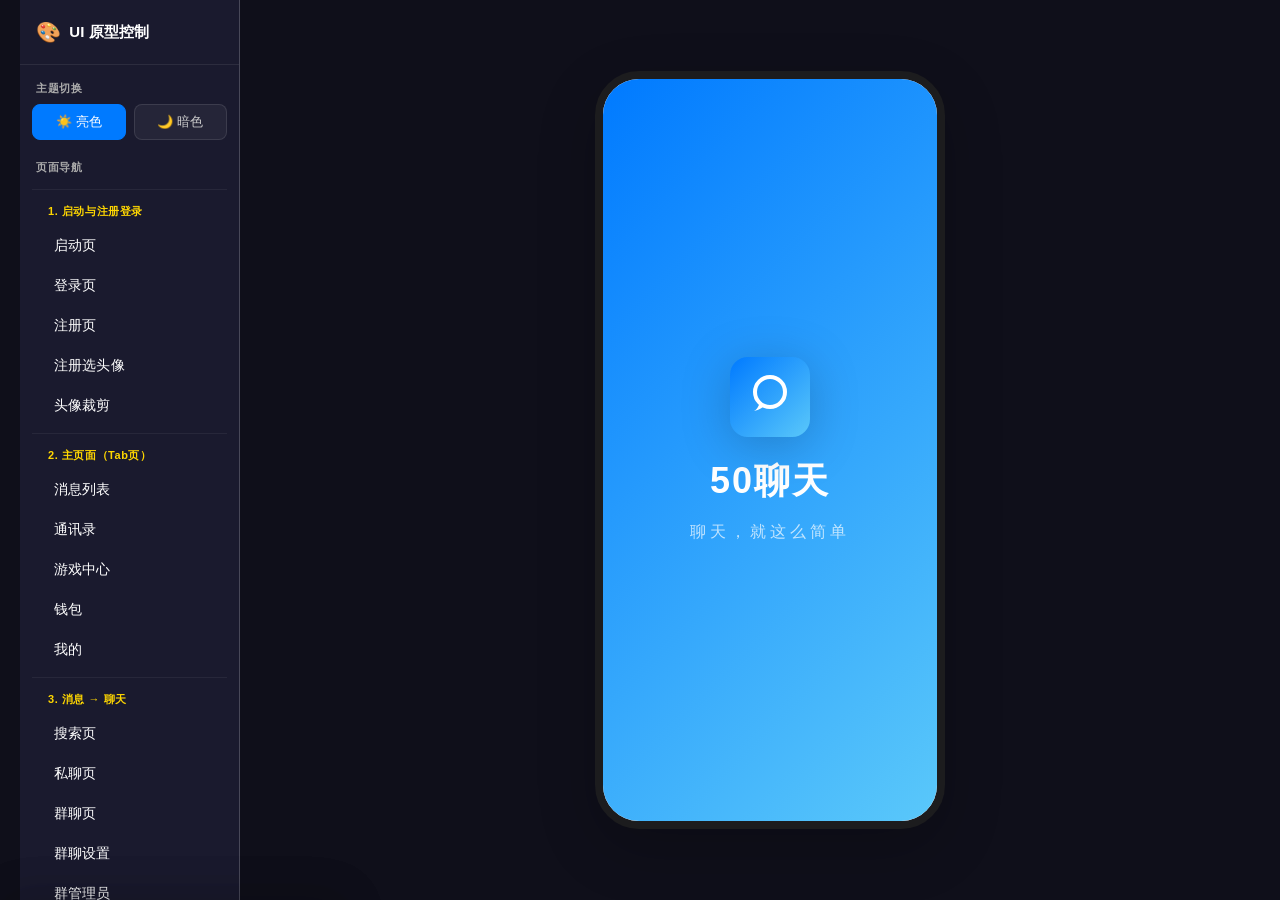
==== commit a0dbcfdd: "更新页面样式和功能，添加 logo 图片 Made-with: Cursor" ====
--- a/index.html
+++ b/index.html
@@ -88,6 +88,7 @@
       <a class="nav-link" data-goto="page-notification"><i data-lucide="bell"></i> 通知设置</a>
       <a class="nav-link" data-goto="page-privacy"><i data-lucide="shield"></i> 隐私设置</a>
       <a class="nav-link" data-goto="page-about"><i data-lucide="info"></i> 关于50聊天</a>
+      <a class="nav-link" data-goto="page-chat-manage"><i data-lucide="database"></i> 聊天记录管理</a>
     </div>
   </div>
 </div>
@@ -100,10 +101,15 @@
     <div class="splash-content">
       <div class="splash-icon">
         <svg viewBox="0 0 80 80" width="80" height="80">
-          <path d="M16 24 C16 18,22 12,28 12 L52 12 C58 12,64 18,64 24 L64 44 C64 50,58 56,52 56 L38 56 L26 66 L26 56 C20 56,16 50,16 44 Z" fill="white"/>
-          <circle cx="32" cy="35" r="4" fill="#007AFF"/>
-          <circle cx="40" cy="35" r="4" fill="#5AC8FA"/>
-          <circle cx="48" cy="35" r="4" fill="#007AFF"/>
+          <defs>
+            <linearGradient id="splash-grad" x1="0%" y1="0%" x2="100%" y2="100%">
+              <stop offset="0%" stop-color="#007AFF"/>
+              <stop offset="100%" stop-color="#5AC8FA"/>
+            </linearGradient>
+          </defs>
+          <rect rx="18" width="80" height="80" fill="url(#splash-grad)"/>
+          <circle cx="40" cy="35" r="15" fill="none" stroke="white" stroke-width="4"/>
+          <path d="M30 45 Q28 52,24 54 Q32 52,35 48" fill="white"/>
         </svg>
       </div>
       <h1 class="splash-title">50聊天</h1>
@@ -123,11 +129,9 @@
                 <stop offset="100%" stop-color="#5AC8FA"/>
               </linearGradient>
             </defs>
-            <rect rx="15" width="60" height="60" fill="url(#login-grad)"/>
-            <path d="M16 21 C16 18,19 15,22 15 L38 15 C41 15,44 18,44 21 L44 31 C44 34,41 37,38 37 L29 37 L23 43 L23 37 C19 37,16 34,16 31 Z" fill="white"/>
-            <circle cx="26" cy="26" r="2" fill="#007AFF"/>
-            <circle cx="30" cy="26" r="2" fill="#007AFF"/>
-            <circle cx="34" cy="26" r="2" fill="#007AFF"/>
+            <rect rx="14" width="60" height="60" fill="url(#login-grad)"/>
+            <circle cx="30" cy="26" r="11" fill="none" stroke="white" stroke-width="3"/>
+            <path d="M23 34 Q21 39,18 41 Q24 39,26 36" fill="white"/>
           </svg>
         </div>
         <span class="login-logo-text">50聊天</span>
@@ -1365,6 +1369,7 @@
               <span class="admin-member-name">李娜</span>
               <span class="admin-mute-status" id="mute-lina">未禁言</span>
             </div>
+            <button class="admin-recall-all-btn" data-member="李娜">撤回所有</button>
             <button class="admin-mute-btn" data-mute-target="lina">禁言</button>
           </div>
           <div class="admin-member-item">
@@ -1373,6 +1378,7 @@
               <span class="admin-member-name">张伟</span>
               <span class="admin-mute-status" id="mute-zhangwei">未禁言</span>
             </div>
+            <button class="admin-recall-all-btn" data-member="张伟">撤回所有</button>
             <button class="admin-mute-btn" data-mute-target="zhangwei">禁言</button>
           </div>
           <div class="admin-member-item">
@@ -1381,6 +1387,7 @@
               <span class="admin-member-name">王明</span>
               <span class="admin-mute-status" id="mute-wangming">未禁言</span>
             </div>
+            <button class="admin-recall-all-btn" data-member="王明">撤回所有</button>
             <button class="admin-mute-btn" data-mute-target="wangming">禁言</button>
           </div>
           <div class="admin-member-item">
@@ -1389,6 +1396,7 @@
               <span class="admin-member-name">赵雪</span>
               <span class="admin-mute-status" id="mute-zhaoxue">未禁言</span>
             </div>
+            <button class="admin-recall-all-btn" data-member="赵雪">撤回所有</button>
             <button class="admin-mute-btn" data-mute-target="zhaoxue">禁言</button>
           </div>
         </div>
@@ -1743,6 +1751,11 @@
         <div class="menu-item" id="menu-about">
           <i data-lucide="info" class="menu-icon" style="color:#0984E3"></i>
           <span>关于50聊天</span>
+          <i data-lucide="chevron-right" class="menu-arrow"></i>
+        </div>
+        <div class="menu-item" id="menu-chat-manage">
+          <i data-lucide="database" class="menu-icon" style="color:#A29BFE"></i>
+          <span>聊天记录管理</span>
           <i data-lucide="chevron-right" class="menu-arrow"></i>
         </div>
       </div>
@@ -2376,7 +2389,10 @@
             <div class="friend-req-name">陈晓明</div>
             <div class="friend-req-msg">我是陈晓明，通过搜索添加</div>
           </div>
-          <button class="friend-req-btn accept">接受</button>
+          <div class="friend-req-actions">
+            <button class="friend-req-btn accept">接受</button>
+            <button class="friend-req-btn reject">拒绝</button>
+          </div>
         </div>
         <div class="friend-request-item">
           <img class="friend-req-avatar" src="images/contact-wangming.png" alt="王明">
@@ -2384,7 +2400,10 @@
             <div class="friend-req-name">刘芳</div>
             <div class="friend-req-msg">你好，我是你同事刘芳</div>
           </div>
-          <button class="friend-req-btn accept">接受</button>
+          <div class="friend-req-actions">
+            <button class="friend-req-btn accept">接受</button>
+            <button class="friend-req-btn reject">拒绝</button>
+          </div>
         </div>
         <div class="friend-request-item">
           <img class="friend-req-avatar" src="images/contact-zhaoxue.png" alt="赵雪">
@@ -2392,7 +2411,10 @@
             <div class="friend-req-name">孙强</div>
             <div class="friend-req-msg">我是孙强，来自群聊"设计组"</div>
           </div>
-          <button class="friend-req-btn accept">接受</button>
+          <div class="friend-req-actions">
+            <button class="friend-req-btn accept">接受</button>
+            <button class="friend-req-btn reject">拒绝</button>
+          </div>
         </div>
 
         <div class="friend-req-section-title">已添加</div>
@@ -2698,6 +2720,94 @@
     </div>
   </div>
 
+  <!-- ==================== 聊天记录管理页 ==================== -->
+  <div class="page" id="page-chat-manage">
+    <nav class="top-nav">
+      <div class="nav-left">
+        <i data-lucide="chevron-left" class="nav-icon back-btn" data-back="page-profile"></i>
+        <span class="nav-title">聊天记录管理</span>
+      </div>
+      <div class="nav-right"></div>
+    </nav>
+    <div class="page-body">
+      <div class="chat-manage-header">
+        <div class="chat-manage-select-all">
+          <input type="checkbox" id="chat-manage-all-check" class="chat-manage-check">
+          <label for="chat-manage-all-check">全选</label>
+        </div>
+        <span class="chat-manage-selected-count">已选择 0 项</span>
+      </div>
+      <div class="chat-manage-list">
+        <div class="chat-manage-item" data-chat="小美">
+          <input type="checkbox" class="chat-manage-check chat-manage-item-check">
+          <img class="chat-manage-avatar" src="https://i.pravatar.cc/100?img=5" alt="">
+          <div class="chat-manage-info">
+            <div class="chat-manage-name">小美</div>
+            <div class="chat-manage-detail">23 条消息 · 1.2 MB</div>
+          </div>
+        </div>
+        <div class="chat-manage-item" data-chat="工作群">
+          <input type="checkbox" class="chat-manage-check chat-manage-item-check">
+          <img class="chat-manage-avatar" src="https://i.pravatar.cc/100?img=12" alt="">
+          <div class="chat-manage-info">
+            <div class="chat-manage-name">工作群</div>
+            <div class="chat-manage-detail">156 条消息 · 8.5 MB</div>
+          </div>
+        </div>
+        <div class="chat-manage-item" data-chat="Lina">
+          <input type="checkbox" class="chat-manage-check chat-manage-item-check">
+          <img class="chat-manage-avatar" src="https://i.pravatar.cc/100?img=32" alt="">
+          <div class="chat-manage-info">
+            <div class="chat-manage-name">Lina</div>
+            <div class="chat-manage-detail">45 条消息 · 3.1 MB</div>
+          </div>
+        </div>
+        <div class="chat-manage-item" data-chat="老王">
+          <input type="checkbox" class="chat-manage-check chat-manage-item-check">
+          <img class="chat-manage-avatar" src="https://i.pravatar.cc/100?img=60" alt="">
+          <div class="chat-manage-info">
+            <div class="chat-manage-name">老王</div>
+            <div class="chat-manage-detail">12 条消息 · 0.5 MB</div>
+          </div>
+        </div>
+        <div class="chat-manage-item" data-chat="李雷">
+          <input type="checkbox" class="chat-manage-check chat-manage-item-check">
+          <img class="chat-manage-avatar" src="https://i.pravatar.cc/100?img=15" alt="">
+          <div class="chat-manage-info">
+            <div class="chat-manage-name">李雷</div>
+            <div class="chat-manage-detail">8 条消息 · 0.3 MB</div>
+          </div>
+        </div>
+        <div class="chat-manage-item" data-chat="韩梅梅">
+          <input type="checkbox" class="chat-manage-check chat-manage-item-check">
+          <img class="chat-manage-avatar" src="https://i.pravatar.cc/100?img=25" alt="">
+          <div class="chat-manage-info">
+            <div class="chat-manage-name">韩梅梅</div>
+            <div class="chat-manage-detail">67 条消息 · 4.2 MB</div>
+          </div>
+        </div>
+        <div class="chat-manage-item" data-chat="家人群">
+          <input type="checkbox" class="chat-manage-check chat-manage-item-check">
+          <img class="chat-manage-avatar" src="https://i.pravatar.cc/100?img=45" alt="">
+          <div class="chat-manage-info">
+            <div class="chat-manage-name">家人群</div>
+            <div class="chat-manage-detail">203 条消息 · 12.8 MB</div>
+          </div>
+        </div>
+      </div>
+      <div class="chat-manage-actions">
+        <button class="chat-manage-delete-btn" id="chat-manage-delete-btn" disabled>删除选中记录</button>
+        <button class="chat-manage-clear-btn" id="chat-manage-clear-all-btn">一键清空全部</button>
+      </div>
+      <div class="chat-manage-storage">
+        <div class="storage-bar">
+          <div class="storage-used" style="width: 35%"></div>
+        </div>
+        <div class="storage-text">已使用 30.6 MB / 1 GB</div>
+      </div>
+    </div>
+  </div>
+
   <!-- 添加表情包弹窗 -->
   <div class="sticker-modal-overlay" id="sticker-modal">
     <div class="sticker-modal">
@@ -2975,6 +3085,7 @@
   <div class="group-msg-menu-item" id="gm-at-ta" style="display:none"><i data-lucide="at-sign"></i><span>@TA</span></div>
   <div class="group-msg-menu-item" id="gm-recall"><i data-lucide="undo-2"></i><span>撤回消息</span></div>
   <div class="group-msg-menu-item" id="gm-mute"><i data-lucide="volume-x"></i><span>禁言此人</span></div>
+  <div class="group-msg-menu-item" id="gm-recall-all"><i data-lucide="trash"></i><span>撤回TA所有消息</span></div>
   <div class="group-msg-menu-item danger" id="gm-delete"><i data-lucide="trash-2"></i><span>删除</span></div>
 </div>
 
@@ -2983,17 +3094,68 @@
 <div class="action-sheet" id="mass-send-sheet">
   <div class="action-sheet-handle"></div>
   <div class="action-sheet-title">群发消息</div>
-  <div class="action-sheet-subtitle">选择发送目标并输入消息内容</div>
-  <div class="action-sheet-targets">
-    <button class="target-btn active" data-target="friends">
-      <i data-lucide="users"></i>
-      <span>所有好友</span>
-    </button>
-    <button class="target-btn" data-target="groups">
-      <i data-lucide="messages-square"></i>
-      <span>所有群组</span>
-    </button>
-  </div>
+  
+  <!-- Tab切换：好友/群组 -->
+  <div class="mass-send-tabs">
+    <div class="mass-send-tab active" data-mass-tab="friends">好友</div>
+    <div class="mass-send-tab" data-mass-tab="groups">群组</div>
+  </div>
+  
+  <!-- 好友列表（可多选） -->
+  <div class="mass-send-list" id="mass-friends-list">
+    <label class="mass-select-all">
+      <input type="checkbox" id="mass-friends-all">
+      <span>全选</span>
+    </label>
+    <div class="mass-contact-item">
+      <input type="checkbox" class="mass-check" data-name="张伟">
+      <img class="mass-avatar" src="images/avatar-zhangwei.png" alt="">
+      <span class="mass-name">张伟</span>
+    </div>
+    <div class="mass-contact-item">
+      <input type="checkbox" class="mass-check" data-name="李娜">
+      <img class="mass-avatar" src="images/avatar-lina.png" alt="">
+      <span class="mass-name">李娜</span>
+    </div>
+    <div class="mass-contact-item">
+      <input type="checkbox" class="mass-check" data-name="王明">
+      <img class="mass-avatar" src="images/avatar-wangming.png" alt="">
+      <span class="mass-name">王明</span>
+    </div>
+    <div class="mass-contact-item">
+      <input type="checkbox" class="mass-check" data-name="赵雪">
+      <img class="mass-avatar" src="images/avatar-zhaoxue.png" alt="">
+      <span class="mass-name">赵雪</span>
+    </div>
+  </div>
+  
+  <!-- 群组列表（可多选） -->
+  <div class="mass-send-list" id="mass-groups-list" style="display:none;">
+    <label class="mass-select-all">
+      <input type="checkbox" id="mass-groups-all">
+      <span>全选</span>
+    </label>
+    <div class="mass-contact-item">
+      <input type="checkbox" class="mass-check" data-name="设计组">
+      <img class="mass-avatar" src="images/avatar-shejigroup.png" alt="">
+      <span class="mass-name">设计组(5)</span>
+    </div>
+    <div class="mass-contact-item">
+      <input type="checkbox" class="mass-check" data-name="项目组">
+      <img class="mass-avatar" src="images/avatar-xiaoming.png" alt="">
+      <span class="mass-name">项目组(12)</span>
+    </div>
+    <div class="mass-contact-item">
+      <input type="checkbox" class="mass-check" data-name="技术交流">
+      <img class="mass-avatar" src="images/avatar-wangming.png" alt="">
+      <span class="mass-name">技术交流群(28)</span>
+    </div>
+  </div>
+  
+  <!-- 已选数量提示 -->
+  <div class="mass-selected-count" id="mass-selected-count">已选择 0 人</div>
+  
+  <!-- 消息输入 -->
   <textarea class="action-sheet-input" id="mass-send-input" placeholder="输入群发消息内容…" rows="3"></textarea>
   <button class="action-sheet-btn primary" id="mass-send-confirm">发送</button>
   <button class="action-sheet-btn cancel" id="mass-send-cancel">取消</button>
@@ -3020,6 +3182,18 @@
   <button class="action-sheet-btn cancel" id="forward-cancel">取消</button>
 </div>
 
+<!-- 撤回所有消息确认弹窗 -->
+<div class="recall-confirm-overlay" id="recall-confirm-overlay">
+  <div class="recall-confirm-dialog">
+    <div class="recall-confirm-title">撤回所有消息</div>
+    <div class="recall-confirm-msg" id="recall-confirm-msg">确认撤回该成员的所有消息？此操作不可恢复。</div>
+    <div class="recall-confirm-btns">
+      <button class="recall-confirm-btn cancel" id="recall-confirm-cancel">取消</button>
+      <button class="recall-confirm-btn danger" id="recall-confirm-ok">确认撤回</button>
+    </div>
+  </div>
+</div>
+
 <!-- Toast 提示 -->
 <div class="app-toast" id="app-toast"></div>
 
--- a/style.css
+++ b/style.css
@@ -4070,12 +4070,14 @@
   color: #666;
 }
 
-.rp-summary {
+#page-send-redpacket .rp-summary {
+  display: block;
   text-align: center;
   font-size: 13px;
   color: #e67e22;
   margin: 0 16px 8px;
   min-height: 18px;
+  gap: 0;
 }
 
 .rp-hint {
@@ -4394,7 +4396,23 @@
   transform: scale(0.95);
 }
 
-.friend-req-btn.accepted {
+.friend-req-btn.reject {
+  background: var(--bg-input);
+  color: var(--text-secondary);
+}
+
+.friend-req-btn.reject:active {
+  transform: scale(0.95);
+}
+
+.friend-req-actions {
+  display: flex;
+  gap: 8px;
+  flex-shrink: 0;
+}
+
+.friend-req-btn.accepted,
+.friend-req-btn.rejected {
   background: var(--bg-input);
   color: var(--text-tertiary);
   cursor: default;
@@ -5304,9 +5322,10 @@
   display: flex;
   flex-direction: column;
   align-items: center;
-  justify-content: center;
+  justify-content: safe center;
   overflow-y: auto;
   overflow-x: hidden;
+  -webkit-overflow-scrolling: touch;
 }
 
 .rp-open-bg::before {
@@ -5567,8 +5586,7 @@
   position: relative;
   z-index: 2;
   animation: rpResultPop 0.6s ease;
-  max-height: 100%;
-  overflow-y: auto;
+  flex-shrink: 0;
 }
 
 @keyframes rpResultPop {
@@ -6357,16 +6375,17 @@
 
 .action-sheet {
   position: fixed;
-  left: 0;
-  right: 0;
   bottom: 0;
   z-index: 1001;
+  width: 100%;
+  max-width: 350px;
+  left: 0;
+  transform: translateY(100%);
   background: rgba(255, 255, 255, 0.82);
   backdrop-filter: blur(40px) saturate(180%);
   -webkit-backdrop-filter: blur(40px) saturate(180%);
   border-radius: 20px 20px 0 0;
   padding: 12px 20px calc(env(safe-area-inset-bottom, 0px) + 20px);
-  transform: translateY(100%);
   transition: transform 0.35s cubic-bezier(0.32, 0.72, 0, 1);
   box-shadow: 0 -8px 40px rgba(0, 0, 0, 0.12);
   border-top: 1px solid rgba(255, 255, 255, 0.5);
@@ -6442,6 +6461,90 @@
 
 .target-btn:active {
   transform: scale(0.97);
+}
+
+/* 群发Tab */
+.mass-send-tabs {
+  display: flex;
+  background: var(--bg-input);
+  border-radius: 10px;
+  padding: 3px;
+  margin-bottom: 12px;
+}
+.mass-send-tab {
+  flex: 1;
+  text-align: center;
+  padding: 8px;
+  font-size: 14px;
+  font-weight: 500;
+  border-radius: 8px;
+  cursor: pointer;
+  color: var(--text-secondary);
+  transition: all 0.2s;
+}
+.mass-send-tab.active {
+  background: var(--bg-card);
+  color: var(--text-primary);
+  box-shadow: 0 1px 4px rgba(0,0,0,0.08);
+}
+
+/* 群发列表 */
+.mass-send-list {
+  max-height: 200px;
+  overflow-y: auto;
+  margin-bottom: 10px;
+  border: 1px solid var(--border-color);
+  border-radius: 12px;
+}
+.mass-select-all {
+  display: flex;
+  align-items: center;
+  gap: 10px;
+  padding: 10px 14px;
+  font-size: 14px;
+  color: var(--text-primary);
+  font-weight: 500;
+  border-bottom: 1px solid var(--border-color);
+  cursor: pointer;
+}
+.mass-contact-item {
+  display: flex;
+  align-items: center;
+  gap: 10px;
+  padding: 10px 14px;
+  cursor: pointer;
+  transition: background 0.15s;
+}
+.mass-contact-item:hover {
+  background: rgba(0,122,255,0.04);
+}
+.mass-contact-item + .mass-contact-item {
+  border-top: 1px solid var(--border-color);
+}
+.mass-check {
+  width: 18px;
+  height: 18px;
+  accent-color: #007AFF;
+  cursor: pointer;
+  flex-shrink: 0;
+}
+.mass-avatar {
+  width: 36px;
+  height: 36px;
+  border-radius: 50%;
+  object-fit: cover;
+  flex-shrink: 0;
+}
+.mass-name {
+  font-size: 14px;
+  color: var(--text-primary);
+}
+.mass-selected-count {
+  font-size: 13px;
+  color: var(--text-secondary);
+  text-align: right;
+  margin-bottom: 8px;
+  padding-right: 4px;
 }
 
 .action-sheet-input {
@@ -6609,3 +6712,239 @@
 [data-theme="dark"] .app-toast.success {
   background: rgba(48, 209, 88, 0.92);
 }
+
+/* 撤回所有消息按钮 */
+.admin-recall-all-btn {
+  padding: 4px 10px;
+  border-radius: 8px;
+  border: 1px solid #FF3B30;
+  background: transparent;
+  color: #FF3B30;
+  font-size: 12px;
+  cursor: pointer;
+  transition: all 0.2s;
+  flex-shrink: 0;
+}
+.admin-recall-all-btn:hover {
+  background: #FF3B30;
+  color: #FFF;
+}
+.admin-recall-all-btn:active {
+  transform: scale(0.95);
+}
+
+/* 确认弹窗 */
+.recall-confirm-overlay {
+  display: none;
+  position: fixed;
+  inset: 0;
+  background: rgba(0,0,0,0.4);
+  z-index: 2000;
+  align-items: center;
+  justify-content: center;
+}
+.recall-confirm-overlay.show {
+  display: flex;
+}
+.recall-confirm-dialog {
+  background: var(--bg-card);
+  border-radius: 16px;
+  padding: 24px;
+  width: 280px;
+  text-align: center;
+  box-shadow: 0 10px 40px rgba(0,0,0,0.15);
+}
+.recall-confirm-title {
+  font-size: 17px;
+  font-weight: 600;
+  color: var(--text-primary);
+  margin-bottom: 8px;
+}
+.recall-confirm-msg {
+  font-size: 14px;
+  color: var(--text-secondary);
+  margin-bottom: 20px;
+  line-height: 1.5;
+}
+.recall-confirm-btns {
+  display: flex;
+  gap: 12px;
+}
+.recall-confirm-btn {
+  flex: 1;
+  padding: 10px;
+  border: none;
+  border-radius: 10px;
+  font-size: 15px;
+  font-weight: 500;
+  cursor: pointer;
+  transition: all 0.15s;
+}
+.recall-confirm-btn.cancel {
+  background: var(--bg-input);
+  color: var(--text-primary);
+}
+.recall-confirm-btn.danger {
+  background: #FF3B30;
+  color: #FFF;
+}
+.recall-confirm-btn:active {
+  transform: scale(0.96);
+}
+
+/* ===== 聊天记录管理页面 ===== */
+.chat-manage-header {
+  display: flex;
+  align-items: center;
+  justify-content: space-between;
+  padding: 12px 16px;
+  background: var(--bg-card);
+  border-radius: 12px;
+  margin-bottom: 12px;
+  box-shadow: var(--shadow-sm);
+}
+.chat-manage-select-all {
+  display: flex;
+  align-items: center;
+  gap: 8px;
+  font-size: 15px;
+  color: var(--text-primary);
+  cursor: pointer;
+}
+.chat-manage-selected-count {
+  font-size: 13px;
+  color: var(--text-secondary);
+}
+.chat-manage-check {
+  width: 20px;
+  height: 20px;
+  border-radius: 50%;
+  accent-color: var(--primary);
+  cursor: pointer;
+  flex-shrink: 0;
+}
+.chat-manage-list {
+  display: flex;
+  flex-direction: column;
+  gap: 2px;
+}
+.chat-manage-item {
+  display: flex;
+  align-items: center;
+  gap: 12px;
+  padding: 12px 16px;
+  background: var(--bg-card);
+  border-radius: 12px;
+  transition: all 0.25s cubic-bezier(0.4,0,0.2,1);
+  cursor: pointer;
+}
+.chat-manage-item:hover {
+  background: var(--bg-hover, rgba(0,0,0,0.03));
+}
+.chat-manage-item.selected {
+  background: rgba(0, 122, 255, 0.06);
+  border: 1px solid rgba(0, 122, 255, 0.15);
+}
+.chat-manage-item.removing {
+  opacity: 0;
+  max-height: 0;
+  padding-top: 0;
+  padding-bottom: 0;
+  margin: 0;
+  overflow: hidden;
+  transition: all 0.35s ease;
+}
+.chat-manage-avatar {
+  width: 44px;
+  height: 44px;
+  border-radius: 12px;
+  object-fit: cover;
+  flex-shrink: 0;
+  box-shadow: 0 2px 6px rgba(0,0,0,0.08);
+}
+.chat-manage-info {
+  flex: 1;
+  min-width: 0;
+}
+.chat-manage-name {
+  font-size: 15px;
+  font-weight: 600;
+  color: var(--text-primary);
+  margin-bottom: 2px;
+}
+.chat-manage-detail {
+  font-size: 12px;
+  color: var(--text-secondary);
+}
+.chat-manage-actions {
+  display: flex;
+  gap: 12px;
+  margin-top: 16px;
+  padding: 0 4px;
+}
+.chat-manage-delete-btn {
+  flex: 1;
+  padding: 12px;
+  border: 1.5px solid #FF3B30;
+  background: transparent;
+  color: #FF3B30;
+  border-radius: 12px;
+  font-size: 15px;
+  font-weight: 600;
+  cursor: pointer;
+  transition: all 0.2s;
+}
+.chat-manage-delete-btn:disabled {
+  opacity: 0.4;
+  cursor: not-allowed;
+}
+.chat-manage-delete-btn:not(:disabled):hover {
+  background: #FF3B30;
+  color: #fff;
+}
+.chat-manage-delete-btn:not(:disabled):active {
+  transform: scale(0.97);
+}
+.chat-manage-clear-btn {
+  flex: 1;
+  padding: 12px;
+  border: none;
+  background: #FF3B30;
+  color: #fff;
+  border-radius: 12px;
+  font-size: 15px;
+  font-weight: 600;
+  cursor: pointer;
+  transition: all 0.2s;
+}
+.chat-manage-clear-btn:hover {
+  background: #E0352B;
+}
+.chat-manage-clear-btn:active {
+  transform: scale(0.97);
+}
+.chat-manage-storage {
+  margin-top: 20px;
+  padding: 16px;
+  background: var(--bg-card);
+  border-radius: 12px;
+  box-shadow: var(--shadow-sm);
+}
+.storage-bar {
+  height: 6px;
+  background: var(--bg-input, #e5e5ea);
+  border-radius: 3px;
+  overflow: hidden;
+  margin-bottom: 8px;
+}
+.storage-used {
+  height: 100%;
+  background: linear-gradient(90deg, #007AFF, #5856D6);
+  border-radius: 3px;
+  transition: width 0.5s ease;
+}
+.storage-text {
+  font-size: 12px;
+  color: var(--text-secondary);
+  text-align: center;
+}
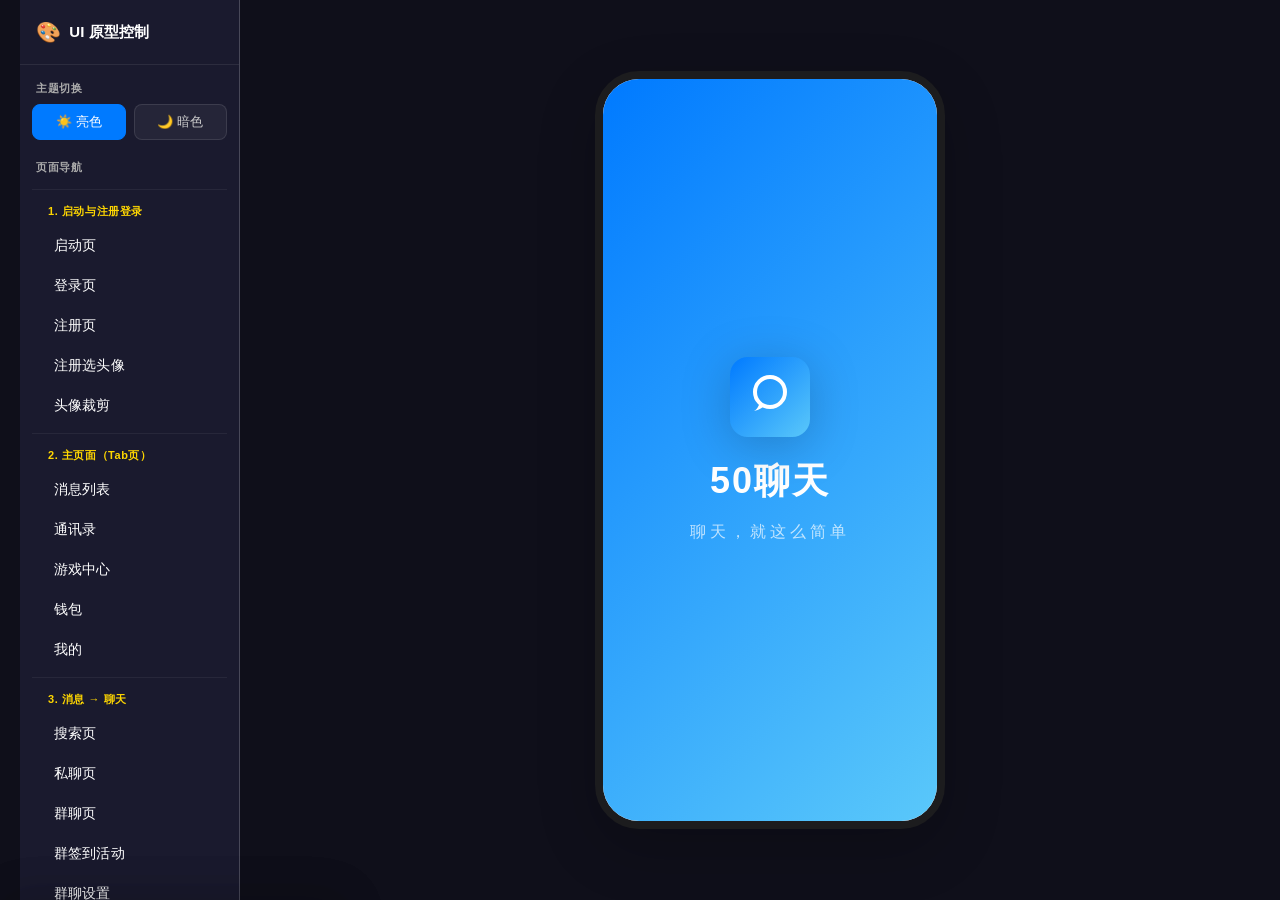
==== commit b155b295: "添加账号安全、签到活动、积分兑换、群规则透明底色、签到横幅按钮化 Made-with: Cursor" ====
--- a/index.html
+++ b/index.html
@@ -48,6 +48,7 @@
       <a class="nav-link" data-goto="page-search"><i data-lucide="search"></i> 搜索页</a>
       <a class="nav-link" data-goto="page-chat"><i data-lucide="message-square"></i> 私聊页</a>
       <a class="nav-link" data-goto="page-group-chat"><i data-lucide="messages-square"></i> 群聊页</a>
+      <a class="nav-link" data-goto="page-group-checkin"><i data-lucide="gift"></i> 群签到活动</a>
       <a class="nav-link" data-goto="page-group-settings"><i data-lucide="settings"></i> 群聊设置</a>
       <a class="nav-link" data-goto="page-group-admin"><i data-lucide="shield-check"></i> 群管理员</a>
       <a class="nav-link" data-goto="page-group-remark-edit"><i data-lucide="tag"></i> 成员备注</a>
@@ -62,12 +63,14 @@
       <div class="sidebar-group-title">5. 通讯录 → 子页面</div>
       <a class="nav-link" data-goto="page-new-friends"><i data-lucide="user-plus"></i> 新的朋友</a>
       <a class="nav-link" data-goto="page-group-list"><i data-lucide="users-round"></i> 群聊列表</a>
-      <a class="nav-link" data-goto="page-create-group"><i data-lucide="user-round-plus"></i> 发起群聊</a>
+      <a class="nav-link" data-goto="page-create-group"><i data-lucide="user-round-plus"></i> 发起群聊(选人)</a>
+      <a class="nav-link" data-goto="page-create-group-info"><i data-lucide="edit"></i> 发起群聊(设置)</a>
       <a class="nav-link" data-goto="page-add-friend"><i data-lucide="user-search"></i> 添加好友</a>
 
       <div class="sidebar-group-title">6. 钱包 → 子页面</div>
       <a class="nav-link" data-goto="page-recharge"><i data-lucide="plus-circle"></i> 充值</a>
       <a class="nav-link" data-goto="page-withdraw"><i data-lucide="arrow-up-circle"></i> 提现</a>
+      <a class="nav-link" onclick="navigateTo('page-points-exchange','forward')"><i data-lucide="coins"></i> 积分兑换</a>
       <a class="nav-link" data-goto="page-bind-alipay"><i data-lucide="smartphone"></i> 绑定支付宝</a>
       <a class="nav-link" data-goto="page-bind-bank"><i data-lucide="credit-card"></i> 绑定银行卡</a>
       <a class="nav-link" data-goto="page-bind-virtual"><i data-lucide="wallet"></i> 虚拟币地址</a>
@@ -88,6 +91,9 @@
       <a class="nav-link" data-goto="page-notification"><i data-lucide="bell"></i> 通知设置</a>
       <a class="nav-link" data-goto="page-privacy"><i data-lucide="shield"></i> 隐私设置</a>
       <a class="nav-link" data-goto="page-about"><i data-lucide="info"></i> 关于50聊天</a>
+      <a class="nav-link" data-goto="page-account-security"><i data-lucide="shield-check"></i> 账号与安全</a>
+      <a class="nav-link" data-goto="page-change-password"><i data-lucide="lock"></i> 修改密码</a>
+      <a class="nav-link" data-goto="page-change-phone"><i data-lucide="smartphone"></i> 修改手机号</a>
       <a class="nav-link" data-goto="page-chat-manage"><i data-lucide="database"></i> 聊天记录管理</a>
     </div>
   </div>
@@ -465,45 +471,112 @@
     </div>
   </div>
 
-  <!-- ==================== 发起群聊页 ==================== -->
+  <!-- ==================== 发起群聊 - 选择成员 ==================== -->
   <div class="page" id="page-create-group">
     <nav class="top-nav">
       <div class="nav-left">
         <i data-lucide="chevron-left" class="nav-icon back-btn" data-back="page-messages"></i>
-        <span class="nav-title">发起群聊</span>
+        <span class="nav-title">选择群成员</span>
       </div>
       <div class="nav-right">
-        <button class="create-group-btn" id="create-group-confirm" disabled>完成(0)</button>
+        <button class="create-group-btn" id="create-group-next" disabled>下一步(0)</button>
       </div>
     </nav>
     <div class="page-body">
       <div class="search-bar">
         <i data-lucide="search" class="search-icon"></i>
-        <input type="text" placeholder="搜索联系人" class="search-input">
+        <input type="text" placeholder="搜索好友" class="search-input" id="create-group-search-input">
+      </div>
+      <div class="group-contact-list" id="create-group-list">
+        <div class="group-contact-item" data-name="小美">
+          <div class="group-checkbox"><i data-lucide="check" class="check-icon"></i></div>
+          <img class="avatar" src="https://i.pravatar.cc/100?img=5" alt="小美">
+          <span class="contact-name">小美</span>
+        </div>
+        <div class="group-contact-item" data-name="Lina">
+          <div class="group-checkbox"><i data-lucide="check" class="check-icon"></i></div>
+          <img class="avatar" src="https://i.pravatar.cc/100?img=32" alt="Lina">
+          <span class="contact-name">Lina</span>
+        </div>
+        <div class="group-contact-item" data-name="老王">
+          <div class="group-checkbox"><i data-lucide="check" class="check-icon"></i></div>
+          <img class="avatar" src="https://i.pravatar.cc/100?img=60" alt="老王">
+          <span class="contact-name">老王</span>
+        </div>
+        <div class="group-contact-item" data-name="李雷">
+          <div class="group-checkbox"><i data-lucide="check" class="check-icon"></i></div>
+          <img class="avatar" src="https://i.pravatar.cc/100?img=15" alt="李雷">
+          <span class="contact-name">李雷</span>
+        </div>
+        <div class="group-contact-item" data-name="韩梅梅">
+          <div class="group-checkbox"><i data-lucide="check" class="check-icon"></i></div>
+          <img class="avatar" src="https://i.pravatar.cc/100?img=25" alt="韩梅梅">
+          <span class="contact-name">韩梅梅</span>
+        </div>
+        <div class="group-contact-item" data-name="张伟">
+          <div class="group-checkbox"><i data-lucide="check" class="check-icon"></i></div>
+          <img class="avatar" src="https://i.pravatar.cc/100?img=52" alt="张伟">
+          <span class="contact-name">张伟</span>
+        </div>
+        <div class="group-contact-item" data-name="王芳">
+          <div class="group-checkbox"><i data-lucide="check" class="check-icon"></i></div>
+          <img class="avatar" src="https://i.pravatar.cc/100?img=44" alt="王芳">
+          <span class="contact-name">王芳</span>
+        </div>
+        <div class="group-contact-item" data-name="赵敏">
+          <div class="group-checkbox"><i data-lucide="check" class="check-icon"></i></div>
+          <img class="avatar" src="https://i.pravatar.cc/100?img=9" alt="赵敏">
+          <span class="contact-name">赵敏</span>
+        </div>
+        <div class="group-contact-item" data-name="陈浩">
+          <div class="group-checkbox"><i data-lucide="check" class="check-icon"></i></div>
+          <img class="avatar" src="https://i.pravatar.cc/100?img=68" alt="陈浩">
+          <span class="contact-name">陈浩</span>
+        </div>
+        <div class="group-contact-item" data-name="刘洋">
+          <div class="group-checkbox"><i data-lucide="check" class="check-icon"></i></div>
+          <img class="avatar" src="https://i.pravatar.cc/100?img=11" alt="刘洋">
+          <span class="contact-name">刘洋</span>
+        </div>
       </div>
       <div class="selected-contacts-bar" id="selected-bar" style="display:none">
         <div class="selected-avatars" id="selected-avatars"></div>
       </div>
-      <div class="group-contact-list">
-        <div class="group-contact-item" data-name="张伟">
-          <div class="group-checkbox"><i data-lucide="check" class="check-icon"></i></div>
-          <img class="avatar" src="images/contact-zhangwei.png" alt="张伟">
-          <span class="contact-name">张伟</span>
-        </div>
-        <div class="group-contact-item" data-name="李娜">
-          <div class="group-checkbox"><i data-lucide="check" class="check-icon"></i></div>
-          <img class="avatar" src="images/contact-lina.png" alt="李娜">
-          <span class="contact-name">李娜</span>
-        </div>
-        <div class="group-contact-item" data-name="王明">
-          <div class="group-checkbox"><i data-lucide="check" class="check-icon"></i></div>
-          <img class="avatar" src="images/contact-wangming.png" alt="王明">
-          <span class="contact-name">王明</span>
-        </div>
-        <div class="group-contact-item" data-name="赵雪">
-          <div class="group-checkbox"><i data-lucide="check" class="check-icon"></i></div>
-          <img class="avatar" src="images/contact-zhaoxue.png" alt="赵雪">
-          <span class="contact-name">赵雪</span>
+    </div>
+  </div>
+
+  <!-- ==================== 发起群聊 - 设置群信息 ==================== -->
+  <div class="page" id="page-create-group-info">
+    <nav class="top-nav">
+      <div class="nav-left">
+        <i data-lucide="chevron-left" class="nav-icon back-btn" data-back="page-create-group"></i>
+        <span class="nav-title">新建群聊</span>
+      </div>
+      <div class="nav-right">
+        <button class="create-group-btn" id="create-group-submit">创建</button>
+      </div>
+    </nav>
+    <div class="page-body">
+      <div class="cg-info-card">
+        <div class="cg-avatar-section">
+          <div class="cg-default-avatar" id="cg-default-avatar">
+            <i data-lucide="users"></i>
+          </div>
+          <span class="cg-avatar-hint">默认群头像</span>
+        </div>
+        <div class="cg-form">
+          <div class="cg-field">
+            <label class="cg-label">群名称</label>
+            <input type="text" class="cg-input" id="cg-name-input" placeholder="请输入群名称" maxlength="20">
+          </div>
+          <div class="cg-field">
+            <label class="cg-label">群公告</label>
+            <textarea class="cg-textarea" id="cg-announce-input" placeholder="群公告（可选）" rows="3" maxlength="200"></textarea>
+          </div>
+        </div>
+        <div class="cg-members-preview">
+          <div class="cg-members-title">已选成员 (<span id="cg-info-count">0</span>人)</div>
+          <div class="cg-members-grid" id="cg-members-grid"></div>
         </div>
       </div>
     </div>
@@ -898,10 +971,16 @@
       </div>
     </nav>
 
+    <div class="group-checkin-bar" id="group-checkin-bar">
+      <div class="checkin-bar-icon">🎁</div>
+      <span class="checkin-bar-text">每日签到领积分</span>
+      <span class="checkin-bar-arrow"><i data-lucide="chevron-right"></i></span>
+      <button class="checkin-bar-btn" id="checkin-btn">签到</button>
+    </div>
+
     <div class="notice-bar" id="notice-bar">
       <span class="notice-icon">📢</span>
       <span class="notice-text"><span>本周五下午设计评审，请提前准备素材</span></span>
-      <i data-lucide="x" class="notice-close" id="close-notice"></i>
     </div>
 
     <div class="page-body chat-body">
@@ -1118,6 +1197,112 @@
     </div>
   </div>
 
+  <!-- ==================== 群签到活动页 ==================== -->
+  <div class="page" id="page-group-checkin">
+    <nav class="top-nav">
+      <div class="nav-left"><i data-lucide="chevron-left" class="nav-icon back-btn" data-back="page-group-chat"></i></div>
+      <h1 class="nav-title">签到活动</h1>
+      <div class="nav-right"></div>
+    </nav>
+    <div class="page-body">
+      <!-- 积分总览卡片 -->
+      <div class="checkin-hero-card">
+        <div class="checkin-hero-top">
+          <div class="checkin-hero-score-wrap">
+            <div class="checkin-hero-label">累积积分</div>
+            <div class="checkin-hero-score" id="checkin-total-score">0</div>
+          </div>
+          <div class="checkin-hero-streak-wrap">
+            <div class="checkin-hero-label">连续签到</div>
+            <div class="checkin-hero-streak"><span id="checkin-streak-num">0</span> 天</div>
+          </div>
+        </div>
+        <button class="checkin-hero-btn" id="checkin-hero-btn">立即签到</button>
+      </div>
+
+      <!-- 月度日历 -->
+      <div class="checkin-calendar-card">
+        <div class="checkin-cal-header">
+          <span class="checkin-cal-month" id="checkin-cal-month">2026年3月</span>
+        </div>
+        <div class="checkin-cal-weekdays">
+          <span>一</span><span>二</span><span>三</span><span>四</span><span>五</span><span>六</span><span>日</span>
+        </div>
+        <div class="checkin-cal-grid" id="checkin-cal-grid"></div>
+      </div>
+
+      <!-- 累积签到奖励里程碑 -->
+      <div class="checkin-milestone-card">
+        <div class="checkin-milestone-title">累积签到奖励</div>
+        <div class="checkin-milestones">
+          <div class="checkin-ms-item" data-days="3">
+            <div class="checkin-ms-days">3天</div>
+            <div class="checkin-ms-reward">+5积分</div>
+            <div class="checkin-ms-status">未达成</div>
+          </div>
+          <div class="checkin-ms-item" data-days="7">
+            <div class="checkin-ms-days">7天</div>
+            <div class="checkin-ms-reward">+20积分</div>
+            <div class="checkin-ms-status">未达成</div>
+          </div>
+          <div class="checkin-ms-item" data-days="15">
+            <div class="checkin-ms-days">15天</div>
+            <div class="checkin-ms-reward">+50积分</div>
+            <div class="checkin-ms-status">未达成</div>
+          </div>
+          <div class="checkin-ms-item" data-days="30">
+            <div class="checkin-ms-days">30天</div>
+            <div class="checkin-ms-reward">+100积分</div>
+            <div class="checkin-ms-status">未达成</div>
+          </div>
+        </div>
+      </div>
+
+      <!-- 签到记录 -->
+      <div class="checkin-history-card">
+        <div class="checkin-history-title">签到记录</div>
+        <div class="checkin-history-list" id="checkin-history-list">
+          <div class="checkin-history-item">
+            <span class="checkin-h-date">3月6日</span>
+            <span class="checkin-h-desc">每日签到</span>
+            <span class="checkin-h-points">+12 积分</span>
+          </div>
+          <div class="checkin-history-item">
+            <span class="checkin-h-date">3月5日</span>
+            <span class="checkin-h-desc">每日签到</span>
+            <span class="checkin-h-points">+10 积分</span>
+          </div>
+          <div class="checkin-history-item">
+            <span class="checkin-h-date">3月4日</span>
+            <span class="checkin-h-desc">连续签到3天奖励</span>
+            <span class="checkin-h-points">+15 积分</span>
+          </div>
+          <div class="checkin-history-item">
+            <span class="checkin-h-date">3月4日</span>
+            <span class="checkin-h-desc">每日签到</span>
+            <span class="checkin-h-points">+14 积分</span>
+          </div>
+          <div class="checkin-history-item">
+            <span class="checkin-h-date">3月3日</span>
+            <span class="checkin-h-desc">每日签到</span>
+            <span class="checkin-h-points">+11 积分</span>
+          </div>
+        </div>
+      </div>
+
+      <!-- 积分规则 -->
+      <div class="checkin-rules-card">
+        <div class="checkin-rules-title">积分规则</div>
+        <div class="checkin-rule-row">📌 每日签到随机获得 10~20 积分</div>
+        <div class="checkin-rule-row">🔥 连续签到3天 额外 +5 积分</div>
+        <div class="checkin-rule-row">🔥 连续签到7天 额外 +20 积分</div>
+        <div class="checkin-rule-row">🔥 连续签到15天 额外 +50 积分</div>
+        <div class="checkin-rule-row">🔥 连续签到30天 额外 +100 积分</div>
+        <div class="checkin-rule-row">💰 积分可兑换群内专属红包</div>
+      </div>
+    </div>
+  </div>
+
   <!-- ==================== 群聊设置页 ==================== -->
   <div class="page" id="page-group-settings">
     <nav class="top-nav">
@@ -1617,6 +1802,17 @@
         </div>
       </div>
 
+      <div class="wallet-points-entry" id="wallet-points-entry">
+        <div class="points-entry-left">
+          <i data-lucide="coins"></i>
+          <span>积分兑换</span>
+        </div>
+        <div class="points-entry-right">
+          <span class="points-entry-balance" id="wallet-points-balance">62 积分</span>
+          <i data-lucide="chevron-right"></i>
+        </div>
+      </div>
+
       <div class="rp-summary">
         <div class="rp-summary-card">
           <div class="rp-summary-item income">
@@ -1751,6 +1947,11 @@
         <div class="menu-item" id="menu-about">
           <i data-lucide="info" class="menu-icon" style="color:#0984E3"></i>
           <span>关于50聊天</span>
+          <i data-lucide="chevron-right" class="menu-arrow"></i>
+        </div>
+        <div class="menu-item" id="menu-account-security">
+          <i data-lucide="shield-check" class="menu-icon" style="color:#E17055"></i>
+          <span>账号与安全</span>
           <i data-lucide="chevron-right" class="menu-arrow"></i>
         </div>
         <div class="menu-item" id="menu-chat-manage">
@@ -1894,6 +2095,57 @@
         </div>
         <div class="wallet-form-tip">预计2小时内到账，免手续费</div>
         <button class="wallet-submit-btn" id="withdraw-submit">确认提现</button>
+      </div>
+    </div>
+  </div>
+
+  <!-- ==================== 积分兑换页 ==================== -->
+  <div class="page" id="page-points-exchange">
+    <nav class="top-nav">
+      <div class="nav-left"><i data-lucide="chevron-left" class="nav-icon back-btn" data-back="page-wallet"></i></div>
+      <h1 class="nav-title">积分兑换</h1>
+      <div class="nav-right"></div>
+    </nav>
+    <div class="page-body">
+      <div class="points-balance-card">
+        <div class="points-balance-label">当前积分</div>
+        <div class="points-balance-num" id="points-current">62</div>
+        <div class="points-balance-hint">10积分 = 1元</div>
+      </div>
+
+      <div class="points-exchange-form">
+        <div class="points-exchange-field">
+          <label>兑换积分</label>
+          <input type="number" class="points-exchange-input" id="points-exchange-input" placeholder="请输入兑换积分数" min="10" step="10">
+          <div class="points-quick-btns">
+            <button class="points-quick-btn" data-points="10">10</button>
+            <button class="points-quick-btn" data-points="50">50</button>
+            <button class="points-quick-btn" data-points="100">100</button>
+            <button class="points-quick-btn" data-points="all">全部</button>
+          </div>
+        </div>
+        <div class="points-exchange-preview">
+          <div class="points-preview-row">
+            <span>兑换积分</span>
+            <span id="points-preview-points">0 积分</span>
+          </div>
+          <div class="points-preview-row">
+            <span>兑换金额</span>
+            <span id="points-preview-amount" class="points-amount-highlight">¥ 0.00</span>
+          </div>
+          <div class="points-preview-row">
+            <span>兑换后剩余</span>
+            <span id="points-preview-remain">62 积分</span>
+          </div>
+        </div>
+        <button class="points-exchange-btn" id="points-exchange-btn">确认兑换</button>
+      </div>
+
+      <div class="points-history-card">
+        <div class="points-history-title">兑换记录</div>
+        <div class="points-history-list" id="points-history-list">
+          <div class="points-history-empty">暂无兑换记录</div>
+        </div>
       </div>
     </div>
   </div>
@@ -3031,6 +3283,130 @@
       <div class="signature-edit-area">
         <textarea class="signature-textarea" id="signature-textarea" maxlength="50" placeholder="写点什么介绍一下自己吧">这个人很懒，什么都没写</textarea>
         <div class="signature-counter"><span id="signature-count">14</span>/50</div>
+      </div>
+    </div>
+  </div>
+
+  <!-- ==================== 账号与安全页 ==================== -->
+  <div class="page" id="page-account-security">
+    <nav class="top-nav">
+      <div class="nav-left"><i data-lucide="chevron-left" class="nav-icon back-btn" data-back="page-profile"></i></div>
+      <h1 class="nav-title">账号与安全</h1>
+      <div class="nav-right"></div>
+    </nav>
+    <div class="page-body">
+      <div class="security-list">
+        <div class="security-item" id="security-change-phone">
+          <span class="security-label">手机号</span>
+          <span class="security-value">138****8888 <i data-lucide="chevron-right"></i></span>
+        </div>
+        <div class="security-item" id="security-change-pwd">
+          <span class="security-label">修改密码</span>
+          <span class="security-value"><i data-lucide="chevron-right"></i></span>
+        </div>
+        <div class="security-item security-danger" id="security-delete-account">
+          <span class="security-label">注销账号</span>
+          <span class="security-value"><i data-lucide="chevron-right"></i></span>
+        </div>
+      </div>
+    </div>
+  </div>
+
+  <!-- ==================== 修改密码页 ==================== -->
+  <div class="page" id="page-change-password">
+    <nav class="top-nav">
+      <div class="nav-left"><i data-lucide="chevron-left" class="nav-icon back-btn" data-back="page-account-security"></i></div>
+      <h1 class="nav-title">修改密码</h1>
+      <div class="nav-right"></div>
+    </nav>
+    <div class="page-body">
+      <div class="pwd-tab-bar">
+        <div class="pwd-tab active" data-pwd-tab="old">旧密码修改</div>
+        <div class="pwd-tab" data-pwd-tab="code">验证码修改</div>
+      </div>
+      <!-- 旧密码方式 -->
+      <div class="pwd-panel active" id="pwd-panel-old">
+        <div class="pwd-form-card">
+          <div class="pwd-field">
+            <label>旧密码</label>
+            <input type="password" class="pwd-input" id="pwd-old" placeholder="请输入旧密码">
+          </div>
+          <div class="pwd-field">
+            <label>新密码</label>
+            <input type="password" class="pwd-input" id="pwd-new1" placeholder="请输入新密码">
+          </div>
+          <div class="pwd-field">
+            <label>确认密码</label>
+            <input type="password" class="pwd-input" id="pwd-new2" placeholder="请再次输入新密码">
+          </div>
+          <button class="pwd-submit-btn" id="pwd-submit-old">确认修改</button>
+        </div>
+      </div>
+      <!-- 验证码方式 -->
+      <div class="pwd-panel" id="pwd-panel-code">
+        <div class="pwd-form-card">
+          <div class="pwd-phone-hint">验证码将发送至 138****8888</div>
+          <div class="pwd-field pwd-code-field">
+            <label>验证码</label>
+            <div class="pwd-code-row">
+              <input type="text" class="pwd-input pwd-code-input" id="pwd-code" placeholder="请输入验证码" maxlength="6">
+              <button class="pwd-send-code-btn" id="pwd-send-code">发送验证码</button>
+            </div>
+          </div>
+          <div class="pwd-field">
+            <label>新密码</label>
+            <input type="password" class="pwd-input" id="pwd-code-new1" placeholder="请输入新密码">
+          </div>
+          <div class="pwd-field">
+            <label>确认密码</label>
+            <input type="password" class="pwd-input" id="pwd-code-new2" placeholder="请再次输入新密码">
+          </div>
+          <button class="pwd-submit-btn" id="pwd-submit-code">确认修改</button>
+        </div>
+      </div>
+    </div>
+  </div>
+
+  <!-- ==================== 修改手机号页 ==================== -->
+  <div class="page" id="page-change-phone">
+    <nav class="top-nav">
+      <div class="nav-left"><i data-lucide="chevron-left" class="nav-icon back-btn" data-back="page-account-security"></i></div>
+      <h1 class="nav-title">修改手机号</h1>
+      <div class="nav-right"></div>
+    </nav>
+    <div class="page-body">
+      <!-- 第一步：验证当前手机 -->
+      <div class="phone-step active" id="phone-step-1">
+        <div class="phone-step-title">第1步：验证当前手机号</div>
+        <div class="pwd-form-card">
+          <div class="pwd-phone-hint">验证码将发送至 138****8888</div>
+          <div class="pwd-field pwd-code-field">
+            <label>验证码</label>
+            <div class="pwd-code-row">
+              <input type="text" class="pwd-input pwd-code-input" id="phone-old-code" placeholder="请输入验证码" maxlength="6">
+              <button class="pwd-send-code-btn" id="phone-old-send">发送验证码</button>
+            </div>
+          </div>
+          <button class="pwd-submit-btn" id="phone-step-next">下一步</button>
+        </div>
+      </div>
+      <!-- 第二步：绑定新手机 -->
+      <div class="phone-step" id="phone-step-2">
+        <div class="phone-step-title">第2步：绑定新手机号</div>
+        <div class="pwd-form-card">
+          <div class="pwd-field">
+            <label>新手机号</label>
+            <input type="tel" class="pwd-input" id="phone-new-number" placeholder="请输入新手机号" maxlength="11">
+          </div>
+          <div class="pwd-field pwd-code-field">
+            <label>验证码</label>
+            <div class="pwd-code-row">
+              <input type="text" class="pwd-input pwd-code-input" id="phone-new-code" placeholder="请输入验证码" maxlength="6">
+              <button class="pwd-send-code-btn" id="phone-new-send">发送验证码</button>
+            </div>
+          </div>
+          <button class="pwd-submit-btn" id="phone-bind-submit">确认绑定</button>
+        </div>
       </div>
     </div>
   </div>
--- a/style.css
+++ b/style.css
@@ -1413,7 +1413,7 @@
   align-items: center;
   gap: 8px;
   padding: 10px 12px;
-  background: #FFF3CD;
+  background: transparent;
   font-size: 13px;
   flex-shrink: 0;
   overflow: hidden;
@@ -1421,7 +1421,7 @@
 }
 
 [data-theme="dark"] .notice-bar {
-  background: rgba(255,149,0,0.15);
+  background: transparent;
 }
 
 .notice-icon {
@@ -3159,7 +3159,7 @@
 }
 
 /* ============================== */
-/*  发起群聊页                    */
+/*  发起群聊 - 选择成员            */
 /* ============================== */
 .create-group-btn {
   padding: 6px 14px;
@@ -3170,6 +3170,7 @@
   font-size: 13px;
   font-weight: 500;
   cursor: pointer;
+  transition: opacity 0.2s;
 }
 
 .create-group-btn:disabled {
@@ -3178,14 +3179,19 @@
 }
 
 .selected-contacts-bar {
-  padding: 8px 16px;
-  border-bottom: 0.5px solid var(--border-color);
+  position: sticky;
+  bottom: 0;
+  padding: 10px 16px;
+  background: var(--bg-card);
+  border-top: 0.5px solid var(--border-color);
+  z-index: 5;
 }
 
 .selected-avatars {
   display: flex;
   gap: 8px;
   overflow-x: auto;
+  padding-bottom: 2px;
 }
 
 .selected-avatars img {
@@ -3194,10 +3200,13 @@
   border-radius: 50%;
   object-fit: cover;
   flex-shrink: 0;
+  border: 2px solid var(--accent);
 }
 
 .group-contact-list {
   padding: 0 16px;
+  flex: 1;
+  overflow-y: auto;
 }
 
 .group-contact-item {
@@ -3208,6 +3217,15 @@
   border-bottom: 0.5px solid var(--border-color);
   cursor: pointer;
   -webkit-tap-highlight-color: transparent;
+  transition: background 0.15s;
+}
+
+.group-contact-item:active {
+  background: var(--bg-hover);
+}
+
+.group-contact-item.hidden {
+  display: none;
 }
 
 .group-checkbox {
@@ -3236,6 +3254,141 @@
 
 .group-contact-item.selected .group-checkbox .check-icon {
   display: block;
+}
+
+/* ============================== */
+/*  发起群聊 - 设置群信息          */
+/* ============================== */
+.cg-info-card {
+  padding: 20px 16px;
+  display: flex;
+  flex-direction: column;
+  gap: 24px;
+}
+
+.cg-avatar-section {
+  display: flex;
+  flex-direction: column;
+  align-items: center;
+  gap: 8px;
+}
+
+.cg-default-avatar {
+  width: 72px;
+  height: 72px;
+  border-radius: 50%;
+  background: var(--accent);
+  display: flex;
+  align-items: center;
+  justify-content: center;
+  color: #fff;
+}
+
+.cg-default-avatar i,
+.cg-default-avatar svg {
+  width: 36px;
+  height: 36px;
+}
+
+.cg-avatar-hint {
+  font-size: 12px;
+  color: var(--text-tertiary);
+}
+
+.cg-form {
+  display: flex;
+  flex-direction: column;
+  gap: 16px;
+  background: var(--bg-card);
+  border-radius: 12px;
+  padding: 16px;
+}
+
+.cg-field {
+  display: flex;
+  flex-direction: column;
+  gap: 6px;
+}
+
+.cg-label {
+  font-size: 13px;
+  color: var(--text-secondary);
+  font-weight: 500;
+}
+
+.cg-input {
+  padding: 10px 12px;
+  border-radius: 8px;
+  border: 1px solid var(--border-color);
+  background: var(--bg-page);
+  color: var(--text-primary);
+  font-size: 15px;
+  outline: none;
+  transition: border-color 0.2s;
+}
+
+.cg-input:focus {
+  border-color: var(--accent);
+}
+
+.cg-textarea {
+  padding: 10px 12px;
+  border-radius: 8px;
+  border: 1px solid var(--border-color);
+  background: var(--bg-page);
+  color: var(--text-primary);
+  font-size: 14px;
+  outline: none;
+  resize: none;
+  font-family: inherit;
+  transition: border-color 0.2s;
+}
+
+.cg-textarea:focus {
+  border-color: var(--accent);
+}
+
+.cg-members-preview {
+  background: var(--bg-card);
+  border-radius: 12px;
+  padding: 16px;
+}
+
+.cg-members-title {
+  font-size: 14px;
+  font-weight: 500;
+  color: var(--text-primary);
+  margin-bottom: 12px;
+}
+
+.cg-members-grid {
+  display: grid;
+  grid-template-columns: repeat(5, 1fr);
+  gap: 12px;
+}
+
+.cg-member-item {
+  display: flex;
+  flex-direction: column;
+  align-items: center;
+  gap: 4px;
+}
+
+.cg-member-item img {
+  width: 44px;
+  height: 44px;
+  border-radius: 50%;
+  object-fit: cover;
+}
+
+.cg-member-item span {
+  font-size: 11px;
+  color: var(--text-secondary);
+  text-align: center;
+  max-width: 56px;
+  overflow: hidden;
+  text-overflow: ellipsis;
+  white-space: nowrap;
 }
 
 /* ============================== */
@@ -6948,3 +7101,771 @@
   color: var(--text-secondary);
   text-align: center;
 }
+
+/* ==================== 账号与安全 ==================== */
+.security-list {
+  background: var(--bg-card);
+  border-radius: 12px;
+  overflow: hidden;
+  box-shadow: var(--shadow-sm);
+}
+.security-item {
+  display: flex;
+  align-items: center;
+  justify-content: space-between;
+  padding: 16px;
+  border-bottom: 1px solid var(--border-color, rgba(0,0,0,0.06));
+  cursor: pointer;
+  transition: background 0.15s;
+}
+.security-item:last-child { border-bottom: none; }
+.security-item:active { background: var(--bg-hover, rgba(0,0,0,0.04)); }
+.security-label {
+  font-size: 15px;
+  color: var(--text-primary);
+}
+.security-value {
+  font-size: 14px;
+  color: var(--text-secondary);
+  display: flex;
+  align-items: center;
+  gap: 4px;
+}
+.security-value svg { width: 16px; height: 16px; }
+.security-danger .security-label { color: #FF3B30; }
+.security-danger .security-value svg { color: var(--text-secondary); }
+
+/* ==================== 修改密码 / 修改手机号 ==================== */
+.pwd-tab-bar {
+  display: flex;
+  background: var(--bg-card);
+  border-radius: 12px;
+  overflow: hidden;
+  box-shadow: var(--shadow-sm);
+  margin-bottom: 16px;
+}
+.pwd-tab {
+  flex: 1;
+  text-align: center;
+  padding: 12px 0;
+  font-size: 14px;
+  color: var(--text-secondary);
+  cursor: pointer;
+  position: relative;
+  transition: color 0.2s;
+}
+.pwd-tab.active {
+  color: #007AFF;
+  font-weight: 600;
+}
+.pwd-tab.active::after {
+  content: '';
+  position: absolute;
+  bottom: 0;
+  left: 50%;
+  transform: translateX(-50%);
+  width: 40px;
+  height: 3px;
+  background: linear-gradient(90deg, #007AFF, #5AC8FA);
+  border-radius: 2px;
+}
+.pwd-panel { display: none; }
+.pwd-panel.active { display: block; }
+.pwd-form-card {
+  background: var(--bg-card);
+  border-radius: 12px;
+  padding: 20px 16px;
+  box-shadow: var(--shadow-sm);
+}
+.pwd-field {
+  margin-bottom: 16px;
+}
+.pwd-field label {
+  display: block;
+  font-size: 13px;
+  color: var(--text-secondary);
+  margin-bottom: 6px;
+}
+.pwd-input {
+  width: 100%;
+  height: 44px;
+  padding: 0 12px;
+  border: 1px solid var(--border-color, rgba(0,0,0,0.1));
+  border-radius: 10px;
+  font-size: 15px;
+  background: var(--bg-input, #f5f5f7);
+  color: var(--text-primary);
+  outline: none;
+  transition: border-color 0.2s;
+  box-sizing: border-box;
+}
+.pwd-input:focus {
+  border-color: #007AFF;
+}
+.pwd-code-row {
+  display: flex;
+  gap: 10px;
+}
+.pwd-code-input { flex: 1; }
+.pwd-send-code-btn {
+  flex-shrink: 0;
+  height: 44px;
+  padding: 0 14px;
+  border: 1.5px solid #007AFF;
+  border-radius: 10px;
+  background: transparent;
+  color: #007AFF;
+  font-size: 13px;
+  font-weight: 500;
+  cursor: pointer;
+  white-space: nowrap;
+  transition: opacity 0.2s;
+}
+.pwd-send-code-btn:disabled {
+  border-color: var(--text-secondary, #999);
+  color: var(--text-secondary, #999);
+  cursor: not-allowed;
+  opacity: 0.6;
+}
+.pwd-submit-btn {
+  width: 100%;
+  height: 46px;
+  border: none;
+  border-radius: 12px;
+  background: linear-gradient(135deg, #007AFF, #5AC8FA);
+  color: #fff;
+  font-size: 16px;
+  font-weight: 600;
+  cursor: pointer;
+  margin-top: 8px;
+  transition: opacity 0.2s;
+}
+.pwd-submit-btn:active { opacity: 0.85; }
+.pwd-phone-hint {
+  font-size: 13px;
+  color: var(--text-secondary);
+  margin-bottom: 16px;
+  text-align: center;
+}
+.phone-step { display: none; }
+.phone-step.active { display: block; }
+.phone-step-title {
+  font-size: 15px;
+  font-weight: 600;
+  color: var(--text-primary);
+  margin-bottom: 14px;
+  padding-left: 2px;
+}
+
+/* ============================== */
+/*  群签到活动 — Checkin Feature  */
+/* ============================== */
+
+/* --- 群聊页签到横幅（按钮风格） --- */
+.group-checkin-bar {
+  display: flex;
+  align-items: center;
+  gap: 8px;
+  margin: 6px 10px;
+  padding: 10px 14px;
+  background: linear-gradient(135deg, #FF6B35 0%, #FF9A56 100%);
+  color: #fff;
+  cursor: pointer;
+  flex-shrink: 0;
+  border-radius: 12px;
+  box-shadow: 0 3px 12px rgba(255,107,53,0.35);
+  transition: all 0.2s ease;
+  user-select: none;
+}
+.group-checkin-bar:hover {
+  transform: translateY(-1px);
+  box-shadow: 0 5px 16px rgba(255,107,53,0.45);
+}
+.group-checkin-bar:active {
+  transform: scale(0.98);
+}
+.checkin-bar-icon {
+  font-size: 20px;
+  flex-shrink: 0;
+  line-height: 1;
+}
+.checkin-bar-text {
+  flex: 1;
+  font-size: 14px;
+  font-weight: 600;
+  letter-spacing: 0.5px;
+}
+.checkin-bar-arrow {
+  display: flex;
+  align-items: center;
+  opacity: 0.7;
+  margin-right: -4px;
+}
+.checkin-bar-arrow svg { width: 16px; height: 16px; stroke: #fff; }
+.checkin-bar-btn {
+  padding: 5px 18px;
+  border: none;
+  border-radius: 20px;
+  background: #fff;
+  color: #FF6B35;
+  font-size: 13px;
+  font-weight: 700;
+  cursor: pointer;
+  box-shadow: 0 2px 6px rgba(0,0,0,0.1);
+  transition: all 0.15s;
+  flex-shrink: 0;
+}
+.checkin-bar-btn:active { transform: scale(0.93); }
+.checkin-bar-btn.checked {
+  background: rgba(255,255,255,0.4);
+  color: rgba(255,255,255,0.85);
+  cursor: default;
+  box-shadow: none;
+}
+
+[data-theme="dark"] .group-checkin-bar {
+  background: linear-gradient(135deg, #cc5529 0%, #cc7a45 100%);
+  box-shadow: 0 3px 12px rgba(204,85,41,0.3);
+}
+
+/* --- 群聊签到红包卡片 --- */
+.checkin-redpacket-card {
+  display: flex;
+  align-items: center;
+  gap: 12px;
+  max-width: 280px;
+  margin: 8px auto;
+  padding: 12px 16px;
+  background: linear-gradient(135deg, #ff6b35 0%, #e84118 100%);
+  color: #fff;
+  border-radius: 12px;
+  cursor: pointer;
+  transition: transform 0.2s, box-shadow 0.2s;
+  box-shadow: 0 3px 12px rgba(232, 65, 24, 0.3);
+  user-select: none;
+}
+.checkin-redpacket-card:hover {
+  transform: translateY(-1px);
+  box-shadow: 0 5px 18px rgba(232, 65, 24, 0.4);
+}
+.checkin-redpacket-card:active {
+  transform: scale(0.97);
+}
+.checkin-rp-icon {
+  font-size: 28px;
+  flex-shrink: 0;
+}
+.checkin-rp-info {
+  flex: 1;
+  min-width: 0;
+}
+.checkin-rp-name {
+  font-size: 14px;
+  font-weight: 600;
+  white-space: nowrap;
+  overflow: hidden;
+  text-overflow: ellipsis;
+}
+.checkin-rp-points {
+  font-size: 12px;
+  opacity: 0.9;
+  margin-top: 2px;
+}
+.checkin-rp-arrow {
+  flex-shrink: 0;
+  opacity: 0.7;
+}
+.checkin-rp-arrow svg { width: 16px; height: 16px; stroke: #fff; }
+
+[data-theme="dark"] .checkin-redpacket-card {
+  background: linear-gradient(135deg, #c0392b 0%, #a93226 100%);
+  box-shadow: 0 3px 12px rgba(169, 50, 38, 0.35);
+}
+
+/* --- 签到详情页 — 积分总览卡片 --- */
+.checkin-hero-card {
+  margin: 16px;
+  padding: 24px;
+  background: linear-gradient(135deg, #667eea 0%, #764ba2 100%);
+  border-radius: 16px;
+  color: #fff;
+  box-shadow: 0 8px 24px rgba(102, 126, 234, 0.35);
+}
+.checkin-hero-top {
+  display: flex;
+  justify-content: space-around;
+  align-items: center;
+  margin-bottom: 20px;
+}
+.checkin-hero-score-wrap,
+.checkin-hero-streak-wrap {
+  text-align: center;
+}
+.checkin-hero-label {
+  font-size: 13px;
+  opacity: 0.8;
+  margin-bottom: 4px;
+}
+.checkin-hero-score {
+  font-size: 42px;
+  font-weight: 700;
+  line-height: 1.2;
+}
+.checkin-hero-streak {
+  font-size: 24px;
+  font-weight: 600;
+}
+.checkin-hero-btn {
+  display: block;
+  width: 100%;
+  padding: 12px;
+  border: none;
+  border-radius: 24px;
+  background: rgba(255,255,255,0.95);
+  color: #667eea;
+  font-size: 16px;
+  font-weight: 600;
+  cursor: pointer;
+  transition: all 0.2s;
+}
+.checkin-hero-btn:hover {
+  background: #fff;
+  box-shadow: 0 2px 12px rgba(255,255,255,0.4);
+}
+.checkin-hero-btn:active {
+  transform: scale(0.97);
+}
+.checkin-hero-btn.checked {
+  background: rgba(255,255,255,0.35);
+  color: rgba(255,255,255,0.8);
+  cursor: default;
+  pointer-events: none;
+}
+
+[data-theme="dark"] .checkin-hero-card {
+  background: linear-gradient(135deg, #4a5a9e 0%, #5c3b7d 100%);
+  box-shadow: 0 8px 24px rgba(74, 90, 158, 0.3);
+}
+
+/* --- 月度日历 --- */
+.checkin-calendar-card {
+  margin: 0 16px 16px;
+  padding: 16px;
+  background: var(--bg-card);
+  border-radius: 12px;
+  box-shadow: 0 1px 4px rgba(0,0,0,0.06);
+}
+.checkin-cal-header {
+  display: flex;
+  align-items: center;
+  justify-content: center;
+  margin-bottom: 12px;
+}
+.checkin-cal-month {
+  font-size: 15px;
+  font-weight: 600;
+  color: var(--text-primary);
+}
+.checkin-cal-weekdays {
+  display: grid;
+  grid-template-columns: repeat(7, 1fr);
+  text-align: center;
+  margin-bottom: 8px;
+}
+.checkin-cal-weekdays span {
+  font-size: 12px;
+  color: var(--text-secondary);
+  font-weight: 500;
+  padding: 4px 0;
+}
+.checkin-cal-grid {
+  display: grid;
+  grid-template-columns: repeat(7, 1fr);
+  gap: 4px;
+}
+.checkin-cal-day {
+  aspect-ratio: 1;
+  display: flex;
+  align-items: center;
+  justify-content: center;
+  border-radius: 8px;
+  position: relative;
+  transition: all 0.2s;
+}
+.checkin-cal-day .cal-day-num {
+  font-size: 13px;
+  font-weight: 500;
+  color: var(--text-primary);
+}
+.checkin-cal-day.empty {
+  pointer-events: none;
+}
+.checkin-cal-day.today {
+  border: 2px solid #667eea;
+}
+.checkin-cal-day.checked {
+  background: #34c759;
+}
+.checkin-cal-day.checked .cal-day-num {
+  color: #fff;
+}
+.checkin-cal-day.checked::after {
+  content: '✓';
+  position: absolute;
+  bottom: 2px;
+  right: 3px;
+  font-size: 8px;
+  color: rgba(255,255,255,0.8);
+  font-weight: 700;
+}
+.checkin-cal-day.future .cal-day-num {
+  color: var(--text-secondary);
+  opacity: 0.5;
+}
+
+[data-theme="dark"] .checkin-cal-day.today {
+  border-color: #8b9cf7;
+}
+[data-theme="dark"] .checkin-cal-day.checked {
+  background: #2d9f46;
+}
+
+/* --- 累积签到里程碑 --- */
+.checkin-milestone-card {
+  margin: 0 16px 16px;
+  padding: 16px;
+  background: var(--bg-card);
+  border-radius: 12px;
+  box-shadow: 0 1px 4px rgba(0,0,0,0.06);
+}
+.checkin-milestone-title {
+  font-size: 15px;
+  font-weight: 600;
+  color: var(--text-primary);
+  margin-bottom: 12px;
+}
+.checkin-milestones {
+  display: flex;
+  flex-direction: column;
+  gap: 0;
+}
+.checkin-ms-item {
+  display: flex;
+  align-items: center;
+  gap: 12px;
+  padding: 10px 0;
+  border-bottom: 1px solid var(--border-color);
+}
+.checkin-ms-item:last-child {
+  border-bottom: none;
+}
+.checkin-ms-days {
+  font-size: 14px;
+  font-weight: 600;
+  color: var(--text-primary);
+  width: 48px;
+  flex-shrink: 0;
+}
+.checkin-ms-reward {
+  flex: 1;
+  font-size: 13px;
+  color: #ff9500;
+  font-weight: 500;
+}
+.checkin-ms-status {
+  font-size: 12px;
+  color: var(--text-secondary);
+  flex-shrink: 0;
+}
+.checkin-ms-item.achieved .checkin-ms-days {
+  color: #34c759;
+}
+.checkin-ms-item.achieved .checkin-ms-status {
+  color: #34c759;
+  font-weight: 600;
+}
+.checkin-ms-item.achieved .checkin-ms-reward {
+  text-decoration: line-through;
+  opacity: 0.6;
+}
+
+/* --- 签到记录 --- */
+.checkin-history-card {
+  margin: 0 16px 16px;
+  padding: 16px;
+  background: var(--bg-card);
+  border-radius: 12px;
+  box-shadow: 0 1px 4px rgba(0,0,0,0.06);
+}
+.checkin-history-title {
+  font-size: 15px;
+  font-weight: 600;
+  color: var(--text-primary);
+  margin-bottom: 12px;
+}
+.checkin-history-list {
+  display: flex;
+  flex-direction: column;
+  gap: 0;
+}
+.checkin-history-item {
+  display: flex;
+  align-items: center;
+  padding: 10px 0;
+  border-bottom: 1px solid var(--border-color);
+}
+.checkin-history-item:last-child {
+  border-bottom: none;
+}
+.checkin-history-item.checkin-new {
+  animation: checkinSlideIn 0.4s ease-out;
+}
+.checkin-h-date {
+  font-size: 13px;
+  color: var(--text-secondary);
+  width: 60px;
+  flex-shrink: 0;
+}
+.checkin-h-desc {
+  flex: 1;
+  font-size: 13px;
+  color: var(--text-primary);
+}
+.checkin-h-points {
+  font-size: 13px;
+  font-weight: 600;
+  color: #34c759;
+  flex-shrink: 0;
+}
+
+/* --- 积分规则 --- */
+.checkin-rules-card {
+  margin: 0 16px 20px;
+  padding: 16px;
+  background: var(--bg-card);
+  border-radius: 12px;
+  box-shadow: 0 1px 4px rgba(0,0,0,0.06);
+}
+.checkin-rules-title {
+  font-size: 15px;
+  font-weight: 600;
+  color: var(--text-primary);
+  margin-bottom: 10px;
+}
+.checkin-rule-row {
+  font-size: 13px;
+  color: var(--text-secondary);
+  padding: 5px 0;
+  line-height: 1.5;
+}
+
+/* --- 签到动画 --- */
+@keyframes checkinSlideIn {
+  from { opacity: 0; transform: translateY(-12px); }
+  to   { opacity: 1; transform: translateY(0); }
+}
+@keyframes checkinFadeIn {
+  from { opacity: 0; transform: scale(0.9); }
+  to   { opacity: 1; transform: scale(1); }
+}
+
+/* ============================== */
+/*  积分兑换                       */
+/* ============================== */
+
+.wallet-points-entry {
+  display: flex;
+  align-items: center;
+  justify-content: space-between;
+  background: var(--bg-card);
+  border-radius: 12px;
+  padding: 14px 16px;
+  margin-bottom: 16px;
+  cursor: pointer;
+  transition: background 0.2s, box-shadow 0.2s;
+}
+.wallet-points-entry:hover {
+  background: var(--bg-hover, rgba(0,0,0,0.03));
+  box-shadow: 0 2px 8px rgba(0,0,0,0.06);
+}
+.points-entry-left {
+  display: flex;
+  align-items: center;
+  gap: 10px;
+  font-size: 15px;
+  font-weight: 500;
+  color: var(--text-primary);
+}
+.points-entry-left i { color: #f59e0b; width: 20px; height: 20px; }
+.points-entry-right {
+  display: flex;
+  align-items: center;
+  gap: 6px;
+  color: var(--text-secondary);
+  font-size: 13px;
+}
+.points-entry-balance { color: #f59e0b; font-weight: 600; }
+.points-entry-right i { width: 16px; height: 16px; opacity: 0.5; }
+
+.points-balance-card {
+  background: linear-gradient(135deg, #f59e0b 0%, #d97706 100%);
+  color: #fff;
+  border-radius: 16px;
+  padding: 28px 24px;
+  text-align: center;
+  margin-bottom: 20px;
+  box-shadow: 0 4px 16px rgba(245,158,11,0.3);
+}
+.points-balance-label {
+  font-size: 14px;
+  opacity: 0.85;
+  margin-bottom: 8px;
+}
+.points-balance-num {
+  font-size: 42px;
+  font-weight: 700;
+  line-height: 1.1;
+  margin-bottom: 6px;
+}
+.points-balance-hint {
+  font-size: 13px;
+  opacity: 0.7;
+}
+
+.points-exchange-form {
+  background: var(--bg-card);
+  border-radius: 14px;
+  padding: 20px 16px;
+  margin-bottom: 20px;
+}
+.points-exchange-field { margin-bottom: 16px; }
+.points-exchange-field label {
+  display: block;
+  font-size: 14px;
+  font-weight: 500;
+  color: var(--text-primary);
+  margin-bottom: 10px;
+}
+.points-exchange-input {
+  width: 100%;
+  box-sizing: border-box;
+  padding: 12px 14px;
+  font-size: 20px;
+  text-align: center;
+  border: 1.5px solid var(--border-color, #e5e5e5);
+  border-radius: 10px;
+  background: var(--bg-page, #f9fafb);
+  color: var(--text-primary);
+  outline: none;
+  transition: border-color 0.2s;
+}
+.points-exchange-input:focus {
+  border-color: #f59e0b;
+}
+.points-exchange-input::placeholder {
+  font-size: 15px;
+  color: var(--text-hint, #aaa);
+}
+
+.points-quick-btns {
+  display: flex;
+  gap: 8px;
+  margin-top: 12px;
+}
+.points-quick-btn {
+  flex: 1;
+  padding: 8px 0;
+  border: 1.5px solid var(--border-color, #e5e5e5);
+  border-radius: 8px;
+  background: transparent;
+  font-size: 14px;
+  color: var(--text-primary);
+  cursor: pointer;
+  transition: all 0.2s;
+}
+.points-quick-btn:hover {
+  border-color: #f59e0b;
+  color: #f59e0b;
+}
+.points-quick-btn.active {
+  background: #f59e0b;
+  border-color: #f59e0b;
+  color: #fff;
+  font-weight: 600;
+}
+
+.points-exchange-preview {
+  background: var(--bg-page, #f4f4f5);
+  border-radius: 10px;
+  padding: 14px 16px;
+  margin-bottom: 18px;
+}
+.points-preview-row {
+  display: flex;
+  justify-content: space-between;
+  align-items: center;
+  padding: 6px 0;
+  font-size: 14px;
+  color: var(--text-secondary);
+}
+.points-preview-row + .points-preview-row {
+  border-top: 1px solid var(--border-color, #eee);
+}
+.points-amount-highlight {
+  color: #f59e0b;
+  font-size: 18px;
+  font-weight: 700;
+}
+
+.points-exchange-btn {
+  width: 100%;
+  padding: 14px 0;
+  border: none;
+  border-radius: 12px;
+  background: linear-gradient(135deg, #f59e0b 0%, #d97706 100%);
+  color: #fff;
+  font-size: 16px;
+  font-weight: 600;
+  cursor: pointer;
+  box-shadow: 0 3px 12px rgba(245,158,11,0.3);
+  transition: opacity 0.2s, box-shadow 0.2s;
+}
+.points-exchange-btn:hover { opacity: 0.92; }
+.points-exchange-btn:disabled {
+  background: #ccc;
+  box-shadow: none;
+  cursor: not-allowed;
+  opacity: 0.6;
+}
+
+.points-history-card {
+  background: var(--bg-card);
+  border-radius: 14px;
+  padding: 18px 16px;
+  margin-bottom: 20px;
+}
+.points-history-title {
+  font-size: 15px;
+  font-weight: 600;
+  color: var(--text-primary);
+  margin-bottom: 12px;
+}
+.points-history-list { }
+.points-history-item {
+  display: flex;
+  align-items: center;
+  justify-content: space-between;
+  padding: 10px 0;
+  border-bottom: 1px solid var(--border-color, #f0f0f0);
+  font-size: 13px;
+}
+.points-history-item:last-child { border-bottom: none; }
+.points-h-date { color: var(--text-secondary); flex: 1; }
+.points-h-amount { color: #f59e0b; font-weight: 600; min-width: 60px; text-align: right; }
+.points-h-points { color: var(--text-hint, #999); min-width: 70px; text-align: right; margin-left: 8px; }
+.points-history-empty {
+  text-align: center;
+  color: var(--text-hint, #bbb);
+  font-size: 13px;
+  padding: 24px 0;
+}
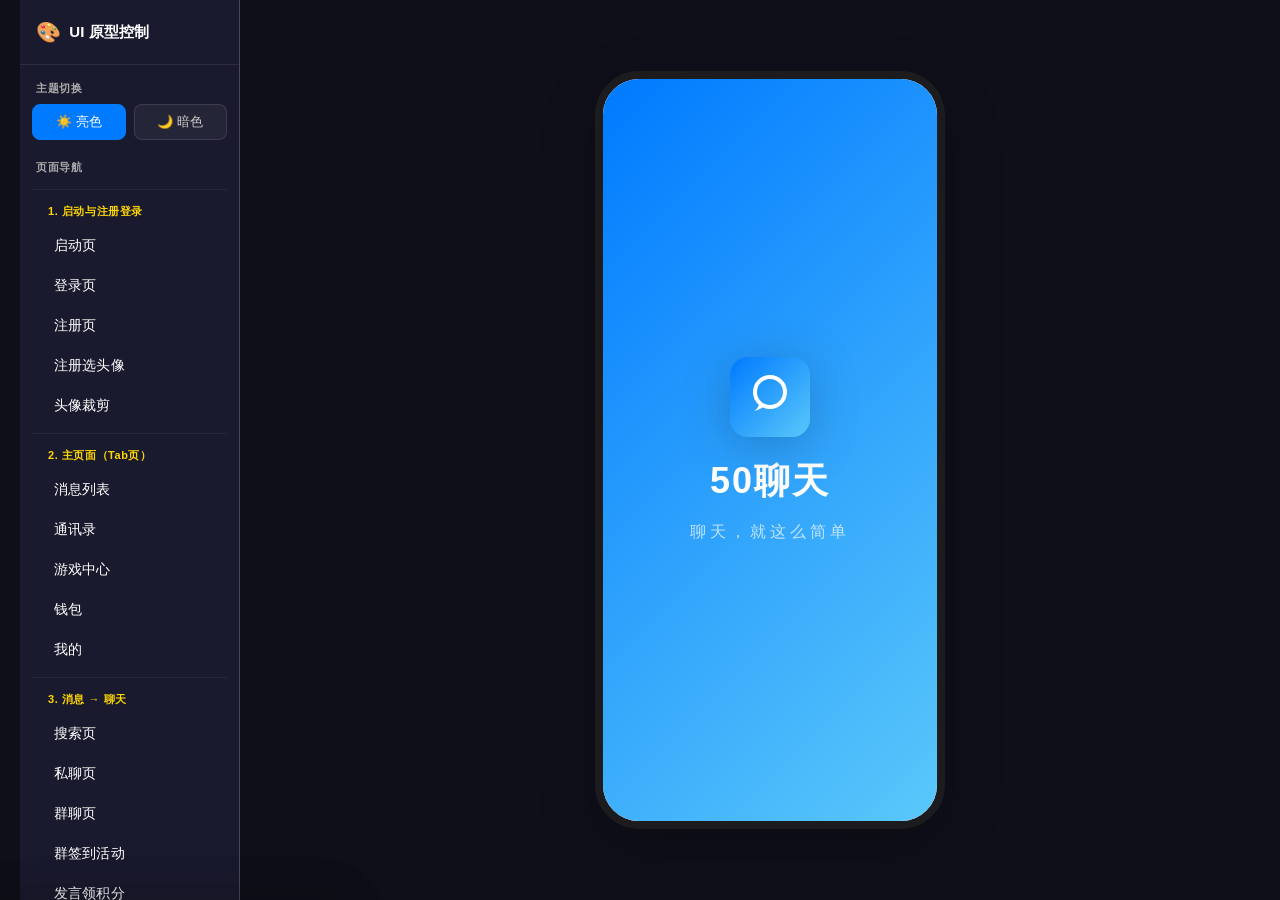
==== commit 4beefeac: "修复交互逻辑和显示bug，VIP等级展示优化 Made-with: Cursor" ====
--- a/index.html
+++ b/index.html
@@ -49,6 +49,7 @@
       <a class="nav-link" data-goto="page-chat"><i data-lucide="message-square"></i> 私聊页</a>
       <a class="nav-link" data-goto="page-group-chat"><i data-lucide="messages-square"></i> 群聊页</a>
       <a class="nav-link" data-goto="page-group-checkin"><i data-lucide="gift"></i> 群签到活动</a>
+      <a class="nav-link" data-goto="page-speak-reward"><i data-lucide="message-circle"></i> 发言领积分</a>
       <a class="nav-link" data-goto="page-group-settings"><i data-lucide="settings"></i> 群聊设置</a>
       <a class="nav-link" data-goto="page-group-admin"><i data-lucide="shield-check"></i> 群管理员</a>
       <a class="nav-link" data-goto="page-group-remark-edit"><i data-lucide="tag"></i> 成员备注</a>
@@ -70,7 +71,7 @@
       <div class="sidebar-group-title">6. 钱包 → 子页面</div>
       <a class="nav-link" data-goto="page-recharge"><i data-lucide="plus-circle"></i> 充值</a>
       <a class="nav-link" data-goto="page-withdraw"><i data-lucide="arrow-up-circle"></i> 提现</a>
-      <a class="nav-link" onclick="navigateTo('page-points-exchange','forward')"><i data-lucide="coins"></i> 积分兑换</a>
+      <a class="nav-link" data-goto="page-points-exchange"><i data-lucide="coins"></i> 积分兑换</a>
       <a class="nav-link" data-goto="page-bind-alipay"><i data-lucide="smartphone"></i> 绑定支付宝</a>
       <a class="nav-link" data-goto="page-bind-bank"><i data-lucide="credit-card"></i> 绑定银行卡</a>
       <a class="nav-link" data-goto="page-bind-virtual"><i data-lucide="wallet"></i> 虚拟币地址</a>
@@ -971,11 +972,17 @@
       </div>
     </nav>
 
-    <div class="group-checkin-bar" id="group-checkin-bar">
-      <div class="checkin-bar-icon">🎁</div>
-      <span class="checkin-bar-text">每日签到领积分</span>
-      <span class="checkin-bar-arrow"><i data-lucide="chevron-right"></i></span>
-      <button class="checkin-bar-btn" id="checkin-btn">签到</button>
+    <div class="group-activities-bar">
+      <div class="activity-card activity-checkin" id="activity-checkin-card">
+        <span class="activity-icon">🎁</span>
+        <span class="activity-name">每日签到</span>
+        <button class="activity-btn" id="checkin-btn">签到</button>
+      </div>
+      <div class="activity-card activity-speak" id="activity-speak-card">
+        <span class="activity-icon">💬</span>
+        <span class="activity-name">发言领积分</span>
+        <span class="activity-arrow"><i data-lucide="chevron-right"></i></span>
+      </div>
     </div>
 
     <div class="notice-bar" id="notice-bar">
@@ -986,6 +993,15 @@
     <div class="page-body chat-body">
       <div class="messages-area" id="group-messages-area">
         <div class="time-label"><span>今天 14:20</span></div>
+
+        <!-- 签到活动通报 -->
+        <div class="system-msg checkin-system-msg">🎁 Lina 签到成功，领取 <span class="checkin-points">+12 积分</span></div>
+        <div class="system-msg checkin-system-msg">🎁 老王 签到成功，领取 <span class="checkin-points">+10 积分</span></div>
+        <div class="system-msg checkin-system-msg">🎁 李雷 签到成功，领取 <span class="checkin-points">+15 积分</span>（含连签奖励 +5）</div>
+
+        <!-- 发言领积分通报 -->
+        <div class="system-msg checkin-system-msg">🎉 Lina 发言达到 20 条，领取了 <span class="checkin-points">+10 积分</span></div>
+        <div class="system-msg checkin-system-msg">🎉 李雷 发言达到 50 条，领取了 <span class="checkin-points">+20 积分</span></div>
 
         <div class="msg-system-admin" data-admin-only="1">
           <span class="msg-system-text">赵雪 加入了群聊</span>
@@ -995,7 +1011,7 @@
         <div class="message-row other">
           <img class="msg-avatar" src="images/group-lina.png" alt="李娜">
           <div class="msg-content-group">
-            <span class="sender-name" data-sender="李娜">李娜</span>
+            <div class="sender-line"><span class="sender-name" data-sender="李娜">李娜</span><span class="vip-badge vip-lv7"><span class="vip-lvl">VIP7</span><span class="vip-icon">👑</span><span class="vip-text">传奇</span></span></div>
             <div class="bubble">素材我已经传到群文件了</div>
           </div>
         </div>
@@ -1007,7 +1023,7 @@
         <div class="message-row other">
           <img class="msg-avatar" src="images/group-wangming.png" alt="王明">
           <div class="msg-content-group">
-            <span class="sender-name" data-sender="王明">王明</span>
+            <div class="sender-line"><span class="sender-name" data-sender="王明">王明</span><span class="vip-badge vip-lv3"><span class="vip-lvl">VIP3</span><span class="vip-icon">🛡️</span><span class="vip-text">守护者</span></span></div>
             <div class="bubble"><span class="at-highlight">@李娜</span> 收到，我看一下</div>
           </div>
         </div>
@@ -1017,9 +1033,9 @@
 
         <!-- 赵雪发的语音消息 -->
         <div class="message-row other">
-          <img class="msg-avatar" src="images/group-zhaoxue.png" alt="赵雪">
+          <img class="msg-avatar" src="images/avatar-zhaoxue.png" alt="赵雪">
           <div class="msg-content-group">
-            <span class="sender-name" data-sender="赵雪">赵雪</span>
+            <div class="sender-line"><span class="sender-name" data-sender="赵雪">赵雪</span><span class="vip-badge vip-lv5"><span class="vip-lvl">VIP5</span><span class="vip-icon">📖</span><span class="vip-text">贤者</span></span></div>
             <div class="msg-voice-bubble">
               <i data-lucide="volume-2" class="voice-icon"></i>
               <div class="voice-wave">
@@ -1057,7 +1073,7 @@
         <div class="message-row other">
           <img class="msg-avatar" src="images/group-zhangwei.png" alt="张伟">
           <div class="msg-content-group">
-            <span class="sender-name" data-sender="张伟">张伟</span>
+            <div class="sender-line"><span class="sender-name" data-sender="张伟">张伟</span><span class="vip-badge vip-lv2"><span class="vip-lvl">VIP2</span><span class="vip-icon">🌿</span><span class="vip-text">探索者</span></span></div>
             <div class="red-packet-card">
               <div class="rp-icon">🧧</div>
               <div class="rp-info">
@@ -1075,7 +1091,7 @@
         <div class="message-row other">
           <img class="msg-avatar" src="images/group-lina.png" alt="李娜">
           <div class="msg-content-group">
-            <span class="sender-name" data-sender="李娜">李娜</span>
+            <div class="sender-line"><span class="sender-name" data-sender="李娜">李娜</span><span class="vip-badge vip-lv7"><span class="vip-lvl">VIP7</span><span class="vip-icon">👑</span><span class="vip-text">传奇</span></span></div>
             <div class="msg-video-wrap">
               <div class="msg-video-thumb" style="background: url('https://images.unsplash.com/photo-1504384308090-c894fdcc538d?w=400&h=300&fit=crop') center/cover no-repeat;">
                 <div class="video-play-btn"><i data-lucide="play" class="play-icon"></i></div>
@@ -1115,7 +1131,7 @@
             <span class="at-mention-name">张伟</span>
           </div>
           <div class="at-mention-item" data-name="赵雪">
-            <img class="at-mention-avatar" src="images/group-zhaoxue.png" alt="赵雪">
+            <img class="at-mention-avatar" src="images/avatar-zhaoxue.png" alt="赵雪">
             <span class="at-mention-name">赵雪</span>
           </div>
         </div>
@@ -1303,6 +1319,85 @@
     </div>
   </div>
 
+  <!-- ==================== 发言领积分页 ==================== -->
+  <div class="page" id="page-speak-reward">
+    <nav class="top-nav">
+      <div class="nav-left"><i data-lucide="chevron-left" class="nav-icon back-btn" data-back="page-group-chat"></i></div>
+      <h1 class="nav-title">发言领积分</h1>
+      <div class="nav-right"></div>
+    </nav>
+    <div class="page-body">
+      <div class="speak-hero-card">
+        <div class="speak-hero-top">
+          <div class="speak-stat-item">
+            <div class="speak-stat-label">今日有效发言</div>
+            <div class="speak-stat-num" id="speak-today-count">0</div>
+          </div>
+          <div class="speak-stat-item">
+            <div class="speak-stat-label">今日获得积分</div>
+            <div class="speak-stat-num" id="speak-today-points">0</div>
+          </div>
+        </div>
+        <div class="speak-progress-wrap">
+          <div class="speak-progress-bar">
+            <div class="speak-progress-fill" id="speak-progress-fill" style="width: 0%"></div>
+          </div>
+          <div class="speak-progress-text">下一档奖励：<span id="speak-next-target">5条</span> 发言</div>
+        </div>
+      </div>
+
+      <div class="speak-tiers-card">
+        <div class="speak-tiers-title">积分阶梯</div>
+        <div class="speak-tiers-list">
+          <div class="speak-tier-item" data-tier="20" data-reward="10">
+            <div class="speak-tier-count">20条</div>
+            <div class="speak-tier-reward">+10积分</div>
+            <button class="speak-tier-btn" id="speak-tier-20" disabled>未达成</button>
+          </div>
+          <div class="speak-tier-item" data-tier="50" data-reward="20">
+            <div class="speak-tier-count">50条</div>
+            <div class="speak-tier-reward">+20积分</div>
+            <button class="speak-tier-btn" id="speak-tier-50" disabled>未达成</button>
+          </div>
+          <div class="speak-tier-item" data-tier="100" data-reward="50">
+            <div class="speak-tier-count">100条</div>
+            <div class="speak-tier-reward">+50积分</div>
+            <button class="speak-tier-btn" id="speak-tier-100" disabled>未达成</button>
+          </div>
+          <div class="speak-tier-item" data-tier="200" data-reward="100">
+            <div class="speak-tier-count">200条</div>
+            <div class="speak-tier-reward">+100积分</div>
+            <button class="speak-tier-btn" id="speak-tier-200" disabled>未达成</button>
+          </div>
+          <div class="speak-tier-item" data-tier="500" data-reward="200">
+            <div class="speak-tier-count">500条</div>
+            <div class="speak-tier-reward">+200积分</div>
+            <button class="speak-tier-btn" id="speak-tier-500" disabled>未达成</button>
+          </div>
+        </div>
+      </div>
+
+      <div class="speak-rules-card">
+        <div class="speak-rules-title">活动规则</div>
+          <div class="speak-rule-row">📌 单句消息 ≥5个字 为有效发言</div>
+          <div class="speak-rule-row">📌 每日0点重置发言计数</div>
+          <div class="speak-rule-row">🔥 发言达到20条 奖励 +10 积分</div>
+          <div class="speak-rule-row">🔥 发言达到50条 奖励 +20 积分</div>
+          <div class="speak-rule-row">🔥 发言达到100条 奖励 +50 积分</div>
+          <div class="speak-rule-row">🔥 发言达到200条 奖励 +100 积分</div>
+          <div class="speak-rule-row">🔥 发言达到500条 奖励 +200 积分</div>
+          <div class="speak-rule-row">💰 积分累计到签到积分中，可在钱包兑换</div>
+      </div>
+
+      <div class="speak-history-card">
+        <div class="speak-history-title">今日发言记录</div>
+        <div class="speak-history-list" id="speak-history-list">
+          <div class="speak-history-empty">今日暂无有效发言</div>
+        </div>
+      </div>
+    </div>
+  </div>
+
   <!-- ==================== 群聊设置页 ==================== -->
   <div class="page" id="page-group-settings">
     <nav class="top-nav">
@@ -1554,7 +1649,7 @@
               <span class="admin-member-name">李娜</span>
               <span class="admin-mute-status" id="mute-lina">未禁言</span>
             </div>
-            <button class="admin-recall-all-btn" data-member="李娜">撤回所有</button>
+            <button class="admin-recall-all-btn" data-member="李娜">撤回TA所有消息并踢出</button>
             <button class="admin-mute-btn" data-mute-target="lina">禁言</button>
           </div>
           <div class="admin-member-item">
@@ -1563,7 +1658,7 @@
               <span class="admin-member-name">张伟</span>
               <span class="admin-mute-status" id="mute-zhangwei">未禁言</span>
             </div>
-            <button class="admin-recall-all-btn" data-member="张伟">撤回所有</button>
+            <button class="admin-recall-all-btn" data-member="张伟">撤回TA所有消息并踢出</button>
             <button class="admin-mute-btn" data-mute-target="zhangwei">禁言</button>
           </div>
           <div class="admin-member-item">
@@ -1572,7 +1667,7 @@
               <span class="admin-member-name">王明</span>
               <span class="admin-mute-status" id="mute-wangming">未禁言</span>
             </div>
-            <button class="admin-recall-all-btn" data-member="王明">撤回所有</button>
+            <button class="admin-recall-all-btn" data-member="王明">撤回TA所有消息并踢出</button>
             <button class="admin-mute-btn" data-mute-target="wangming">禁言</button>
           </div>
           <div class="admin-member-item">
@@ -1581,7 +1676,7 @@
               <span class="admin-member-name">赵雪</span>
               <span class="admin-mute-status" id="mute-zhaoxue">未禁言</span>
             </div>
-            <button class="admin-recall-all-btn" data-member="赵雪">撤回所有</button>
+            <button class="admin-recall-all-btn" data-member="赵雪">撤回TA所有消息并踢出</button>
             <button class="admin-mute-btn" data-mute-target="zhaoxue">禁言</button>
           </div>
         </div>
@@ -2203,7 +2298,7 @@
   <div class="page" id="page-bind-virtual">
     <nav class="top-nav">
       <div class="nav-left">
-        <i data-lucide="chevron-left" class="nav-icon back-btn" data-back="page-wallet"></i>
+        <i data-lucide="chevron-left" class="nav-icon back-btn" data-back="page-withdraw"></i>
       </div>
       <div class="nav-center"><span class="nav-title">虚拟币地址</span></div>
       <div class="nav-right"></div>
@@ -2273,11 +2368,13 @@
 
   <!-- ==================== 交易明细页 ==================== -->
   <div class="page" id="page-transactions">
-    <div class="top-nav">
-      <i data-lucide="chevron-left" class="nav-icon back-btn" data-back="page-wallet"></i>
-      <span class="nav-title">交易明细</span>
-      <span style="width:24px"></span>
-    </div>
+    <nav class="top-nav">
+      <div class="nav-left">
+        <i data-lucide="chevron-left" class="nav-icon back-btn" data-back="page-wallet"></i>
+      </div>
+      <div class="nav-center"><span class="nav-title">交易明细</span></div>
+      <div class="nav-right"></div>
+    </nav>
 
     <!-- 筛选栏 -->
     <div class="tx-filter-bar">
@@ -3461,7 +3558,7 @@
   <div class="group-msg-menu-item" id="gm-at-ta" style="display:none"><i data-lucide="at-sign"></i><span>@TA</span></div>
   <div class="group-msg-menu-item" id="gm-recall"><i data-lucide="undo-2"></i><span>撤回消息</span></div>
   <div class="group-msg-menu-item" id="gm-mute"><i data-lucide="volume-x"></i><span>禁言此人</span></div>
-  <div class="group-msg-menu-item" id="gm-recall-all"><i data-lucide="trash"></i><span>撤回TA所有消息</span></div>
+  <div class="group-msg-menu-item" id="gm-recall-all"><i data-lucide="trash"></i><span>撤回TA所有消息并踢出</span></div>
   <div class="group-msg-menu-item danger" id="gm-delete"><i data-lucide="trash-2"></i><span>删除</span></div>
 </div>
 
--- a/style.css
+++ b/style.css
@@ -1060,10 +1060,15 @@
 
 /* Sender Name (group chat) */
 .msg-sender,
+.sender-line {
+  display: flex;
+  align-items: center;
+  gap: 4px;
+  margin-bottom: 2px;
+}
 .sender-name {
   font-size: 12px;
   color: var(--text-secondary);
-  margin-bottom: 2px;
   padding-left: 4px;
 }
 
@@ -3105,7 +3110,7 @@
   background: #2C2C2E;
   border-radius: 12px;
   box-shadow: 0 8px 30px rgba(0,0,0,0.3);
-  z-index: 100;
+  z-index: 200;
   overflow: hidden;
   padding: 4px 0;
 }
@@ -6429,7 +6434,7 @@
   border-radius: 16px;
   box-shadow: var(--shadow-lg);
   overflow: hidden;
-  z-index: 100;
+  z-index: 150;
   animation: atMentionIn 0.2s ease;
 }
 
@@ -6793,7 +6798,7 @@
   border-radius: 14px;
   font-size: 15px;
   font-weight: 500;
-  z-index: 2000;
+  z-index: 3000;
   opacity: 0;
   pointer-events: none;
   transition: all 0.3s cubic-bezier(0.32, 0.72, 0, 1);
@@ -7328,6 +7333,134 @@
   box-shadow: 0 3px 12px rgba(204,85,41,0.3);
 }
 
+/* --- 双活动入口 --- */
+.group-activities-bar {
+  display: flex;
+  gap: 8px;
+  margin: 6px 10px;
+}
+.activity-card {
+  flex: 1;
+  display: flex;
+  align-items: center;
+  gap: 6px;
+  padding: 10px 12px;
+  border-radius: 12px;
+  cursor: pointer;
+  color: #fff;
+  transition: all 0.2s;
+  user-select: none;
+}
+.activity-card:hover { transform: translateY(-1px); }
+.activity-card:active { transform: scale(0.97); }
+.activity-checkin {
+  background: linear-gradient(135deg, #FF6B35, #FF9A56);
+  box-shadow: 0 3px 10px rgba(255,107,53,0.3);
+}
+.activity-speak {
+  background: linear-gradient(135deg, #667eea, #764ba2);
+  box-shadow: 0 3px 10px rgba(102,126,234,0.3);
+}
+.activity-icon { font-size: 18px; flex-shrink: 0; }
+.activity-name { flex: 1; font-size: 13px; font-weight: 600; }
+.activity-btn {
+  padding: 4px 14px; border: none; border-radius: 16px;
+  background: #fff; font-size: 12px; font-weight: 700; cursor: pointer;
+  transition: all 0.15s;
+}
+.activity-checkin .activity-btn { color: #FF6B35; }
+.activity-btn:active { transform: scale(0.93); }
+.activity-btn.checked { background: rgba(255,255,255,0.4); color: rgba(255,255,255,0.85); cursor: default; }
+.activity-arrow { display: flex; align-items: center; opacity: 0.7; }
+.activity-arrow svg { width: 16px; height: 16px; stroke: #fff; }
+
+[data-theme="dark"] .activity-checkin { background: linear-gradient(135deg, #cc5529, #cc7a45); }
+[data-theme="dark"] .activity-speak { background: linear-gradient(135deg, #4a5a9e, #5c3b7d); }
+
+/* --- 发言领积分页面 --- */
+.speak-hero-card {
+  background: linear-gradient(135deg, #667eea, #764ba2);
+  color: #fff; border-radius: 16px; padding: 20px;
+  box-shadow: 0 6px 20px rgba(102,126,234,0.3); margin-bottom: 16px;
+}
+.speak-hero-top { display: flex; gap: 16px; margin-bottom: 16px; }
+.speak-stat-item { flex: 1; text-align: center; }
+.speak-stat-label { font-size: 12px; opacity: 0.8; margin-bottom: 4px; }
+.speak-stat-num { font-size: 36px; font-weight: 800; }
+.speak-progress-wrap { margin-top: 8px; }
+.speak-progress-bar { height: 8px; background: rgba(255,255,255,0.2); border-radius: 4px; overflow: hidden; }
+.speak-progress-fill { height: 100%; background: #fff; border-radius: 4px; transition: width 0.5s ease; }
+.speak-progress-text { font-size: 12px; opacity: 0.8; margin-top: 6px; text-align: center; }
+
+.speak-tiers-card, .speak-rules-card, .speak-history-card {
+  background: var(--bg-card); border-radius: 12px; padding: 16px; margin-bottom: 12px;
+  box-shadow: var(--shadow-sm, 0 1px 3px rgba(0,0,0,0.06));
+}
+.speak-tiers-title, .speak-rules-title, .speak-history-title {
+  font-size: 15px; font-weight: 600; color: var(--text-primary); margin-bottom: 12px;
+}
+.speak-tier-item {
+  display: flex; align-items: center; padding: 10px 0;
+  border-bottom: 1px solid var(--border-color, rgba(0,0,0,0.06));
+}
+.speak-tier-item:last-child { border-bottom: none; }
+.speak-tier-count { width: 60px; font-size: 14px; font-weight: 600; color: var(--text-primary); }
+.speak-tier-reward { flex: 1; font-size: 14px; color: #FF9500; font-weight: 600; }
+.speak-tier-btn {
+  padding: 5px 14px;
+  border: 1px solid var(--border-color, #ddd);
+  border-radius: 16px;
+  background: var(--bg-input, #f5f5f5);
+  color: var(--text-secondary);
+  font-size: 12px;
+  cursor: not-allowed;
+  transition: all 0.2s;
+  flex-shrink: 0;
+}
+.speak-tier-btn:disabled {
+  opacity: 0.6;
+}
+.speak-tier-btn.claimable {
+  background: linear-gradient(135deg, #FF6B35, #FF9A56);
+  color: #fff;
+  border: none;
+  cursor: pointer;
+  opacity: 1;
+  box-shadow: 0 2px 8px rgba(255,107,53,0.3);
+  animation: tierPulse 1.5s ease-in-out infinite;
+}
+.speak-tier-btn.claimable:hover {
+  transform: scale(1.05);
+  box-shadow: 0 3px 12px rgba(255,107,53,0.45);
+}
+.speak-tier-btn.claimable:active {
+  transform: scale(0.95);
+}
+.speak-tier-btn.claimed {
+  background: #34C759;
+  color: #fff;
+  border: none;
+  cursor: default;
+  opacity: 1;
+  box-shadow: none;
+  animation: none;
+}
+@keyframes tierPulse {
+  0%, 100% { box-shadow: 0 2px 8px rgba(255,107,53,0.3); }
+  50% { box-shadow: 0 3px 14px rgba(255,107,53,0.5); }
+}
+.speak-rule-row { font-size: 13px; color: var(--text-secondary); line-height: 2; }
+.speak-history-list { max-height: 300px; overflow-y: auto; }
+.speak-history-item {
+  display: flex; align-items: center; padding: 8px 0;
+  border-bottom: 1px solid var(--border-color, rgba(0,0,0,0.06));
+}
+.speak-history-item:last-child { border-bottom: none; }
+.speak-h-time { width: 50px; font-size: 12px; color: var(--text-secondary); }
+.speak-h-text { flex: 1; font-size: 13px; color: var(--text-primary); overflow: hidden; text-overflow: ellipsis; white-space: nowrap; }
+.speak-h-status { font-size: 11px; color: #34C759; font-weight: 600; margin-left: 8px; }
+.speak-history-empty { text-align: center; color: var(--text-secondary); font-size: 13px; padding: 20px 0; }
+
 /* --- 群聊签到红包卡片 --- */
 .checkin-redpacket-card {
   display: flex;
@@ -7869,3 +8002,145 @@
   font-size: 13px;
   padding: 24px 0;
 }
+
+/* ===== VIP等级徽章 ===== */
+.vip-badge {
+  display: inline-flex;
+  align-items: center;
+  gap: 2px;
+  padding: 1px 6px;
+  border-radius: 8px;
+  font-size: 10px;
+  font-weight: 600;
+  vertical-align: middle;
+  line-height: 1.4;
+}
+.vip-lvl {
+  font-weight: 700;
+  letter-spacing: 0.5px;
+  margin-right: 1px;
+}
+.vip-icon { font-size: 10px; }
+.vip-text { font-size: 10px; }
+
+.vip-lv1 { background: rgba(139,195,74,0.15); color: #689F38; }
+.vip-lv2 { background: rgba(76,175,80,0.15); color: #388E3C; }
+.vip-lv3 { background: rgba(33,150,243,0.15); color: #1976D2; }
+.vip-lv4 { background: rgba(63,81,181,0.15); color: #303F9F; }
+.vip-lv5 { background: rgba(156,39,176,0.15); color: #7B1FA2; }
+.vip-lv6 { background: rgba(224,64,251,0.15); color: #AB47BC; }
+.vip-lv7 { background: rgba(255,152,0,0.15); color: #F57C00; }
+.vip-lv8 { background: rgba(255,87,34,0.15); color: #E64A19; }
+.vip-lv9 { background: rgba(244,67,54,0.15); color: #D32F2F; }
+.vip-lv10 { background: linear-gradient(135deg, rgba(255,215,0,0.2), rgba(255,152,0,0.2)); color: #FF8F00; border: 1px solid rgba(255,215,0,0.3); }
+
+[data-theme="dark"] .vip-lv1 { background: rgba(139,195,74,0.2); color: #AED581; }
+[data-theme="dark"] .vip-lv2 { background: rgba(76,175,80,0.2); color: #81C784; }
+[data-theme="dark"] .vip-lv3 { background: rgba(33,150,243,0.2); color: #64B5F6; }
+[data-theme="dark"] .vip-lv4 { background: rgba(63,81,181,0.2); color: #7986CB; }
+[data-theme="dark"] .vip-lv5 { background: rgba(156,39,176,0.2); color: #BA68C8; }
+[data-theme="dark"] .vip-lv6 { background: rgba(224,64,251,0.2); color: #CE93D8; }
+[data-theme="dark"] .vip-lv7 { background: rgba(255,152,0,0.2); color: #FFB74D; }
+[data-theme="dark"] .vip-lv8 { background: rgba(255,87,34,0.2); color: #FF8A65; }
+[data-theme="dark"] .vip-lv9 { background: rgba(244,67,54,0.2); color: #EF5350; }
+[data-theme="dark"] .vip-lv10 { background: linear-gradient(135deg, rgba(255,215,0,0.25), rgba(255,152,0,0.25)); color: #FFD54F; }
+
+/* ============================== */
+/*  签到成员列表                   */
+/* ============================== */
+.checkin-member-item {
+  display: flex;
+  align-items: center;
+  gap: 10px;
+  padding: 10px 0;
+  border-bottom: 1px solid var(--border-color);
+}
+.checkin-member-avatar {
+  width: 36px;
+  height: 36px;
+  border-radius: 50%;
+  object-fit: cover;
+}
+.checkin-member-name {
+  flex: 1;
+  font-size: 14px;
+  color: var(--text-primary);
+}
+.checkin-member-time {
+  font-size: 12px;
+  color: var(--text-secondary);
+  margin-right: 8px;
+}
+.checkin-member-score {
+  font-size: 13px;
+  font-weight: 600;
+  color: #f59e0b;
+}
+
+/* 系统消息通用 */
+.system-msg {
+  text-align: center;
+  font-size: 12px;
+  color: var(--text-secondary);
+  padding: 6px 12px;
+  margin: 8px 0;
+}
+
+/* 签到系统消息 */
+.checkin-system-msg {
+  text-align: center;
+  font-size: 12px;
+  color: var(--text-secondary);
+  padding: 6px 12px;
+  margin: 8px 0;
+}
+
+/* 签到积分高亮 */
+.checkin-points {
+  color: #f59e0b;
+  font-weight: 600;
+}
+
+/* ============================== */
+/*  发红包暗色主题适配              */
+/* ============================== */
+[data-theme="dark"] .rp-send-card {
+  background: var(--bg-card);
+}
+[data-theme="dark"] .rp-send-label,
+[data-theme="dark"] .rp-yen,
+[data-theme="dark"] .rp-amount-field {
+  color: var(--text-primary);
+}
+[data-theme="dark"] .rp-send-row {
+  border-color: var(--border-color);
+}
+
+/* ============================== */
+/*  暗色主题 toggle-switch          */
+/* ============================== */
+[data-theme="dark"] .toggle-switch {
+  background: #444;
+}
+
+/* ============================== */
+/*  暗色主题 play-icon              */
+/* ============================== */
+[data-theme="dark"] .play-icon {
+  color: #fff;
+}
+
+/* ============================== */
+/*  暗色主题 qrcode/receive         */
+/* ============================== */
+[data-theme="dark"] .qrcode-placeholder,
+[data-theme="dark"] .receive-qr-wrapper {
+  background: var(--bg-card);
+}
+
+/* ============================== */
+/*  暗色主题 balance-btn.primary    */
+/* ============================== */
+[data-theme="dark"] .balance-btn.primary {
+  background: var(--bg-card);
+}
